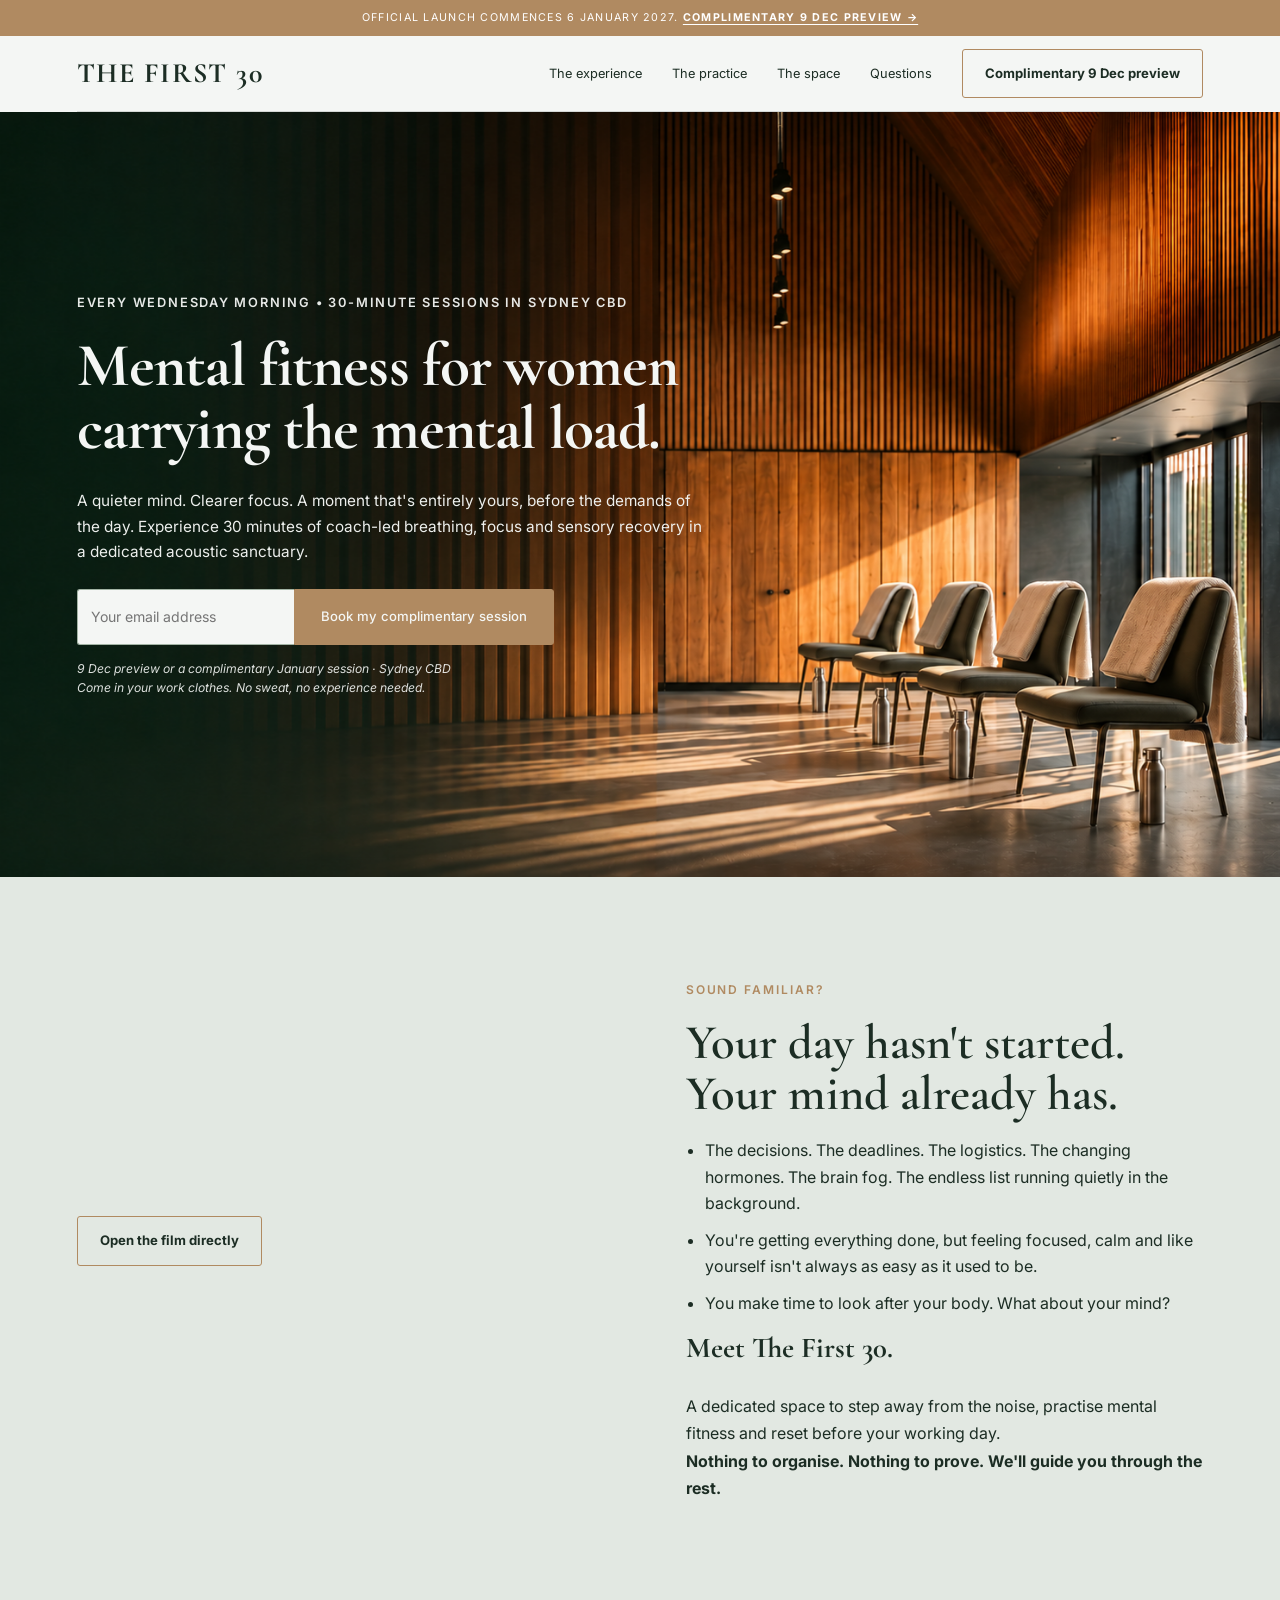
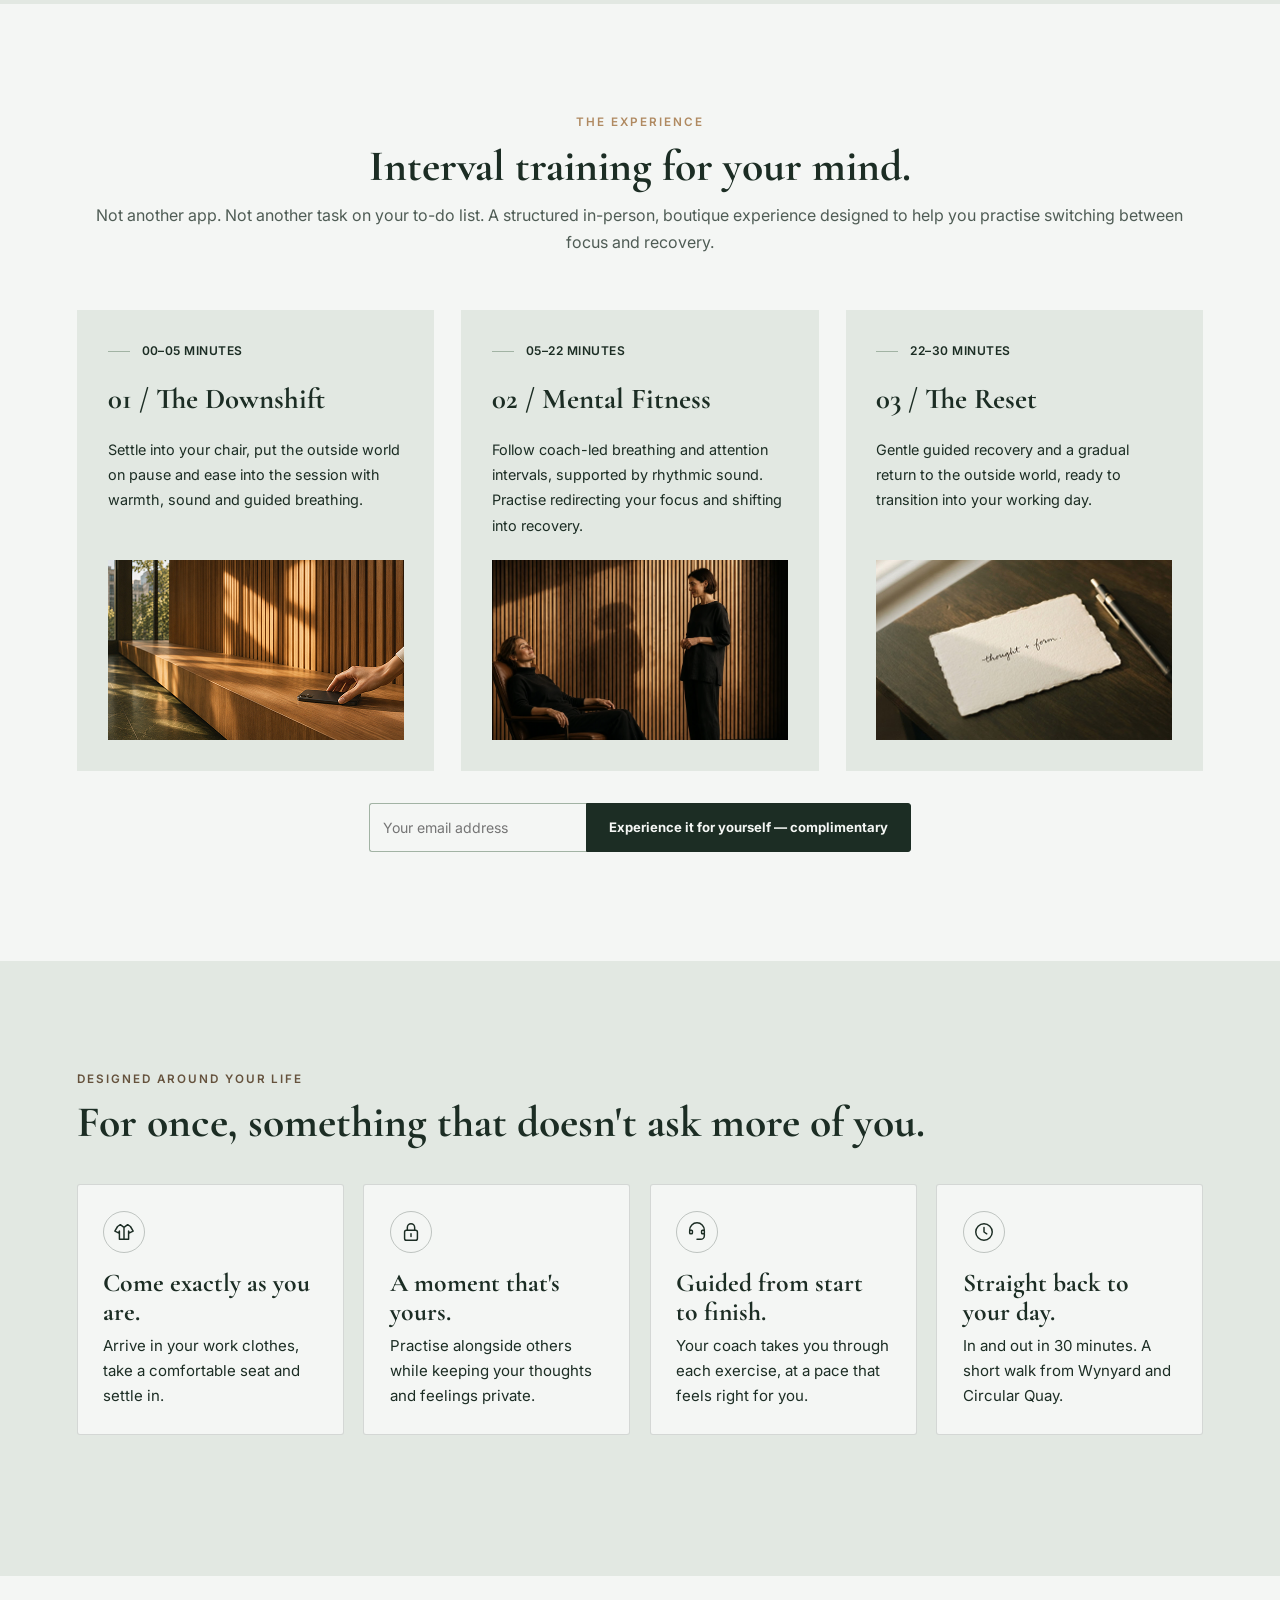
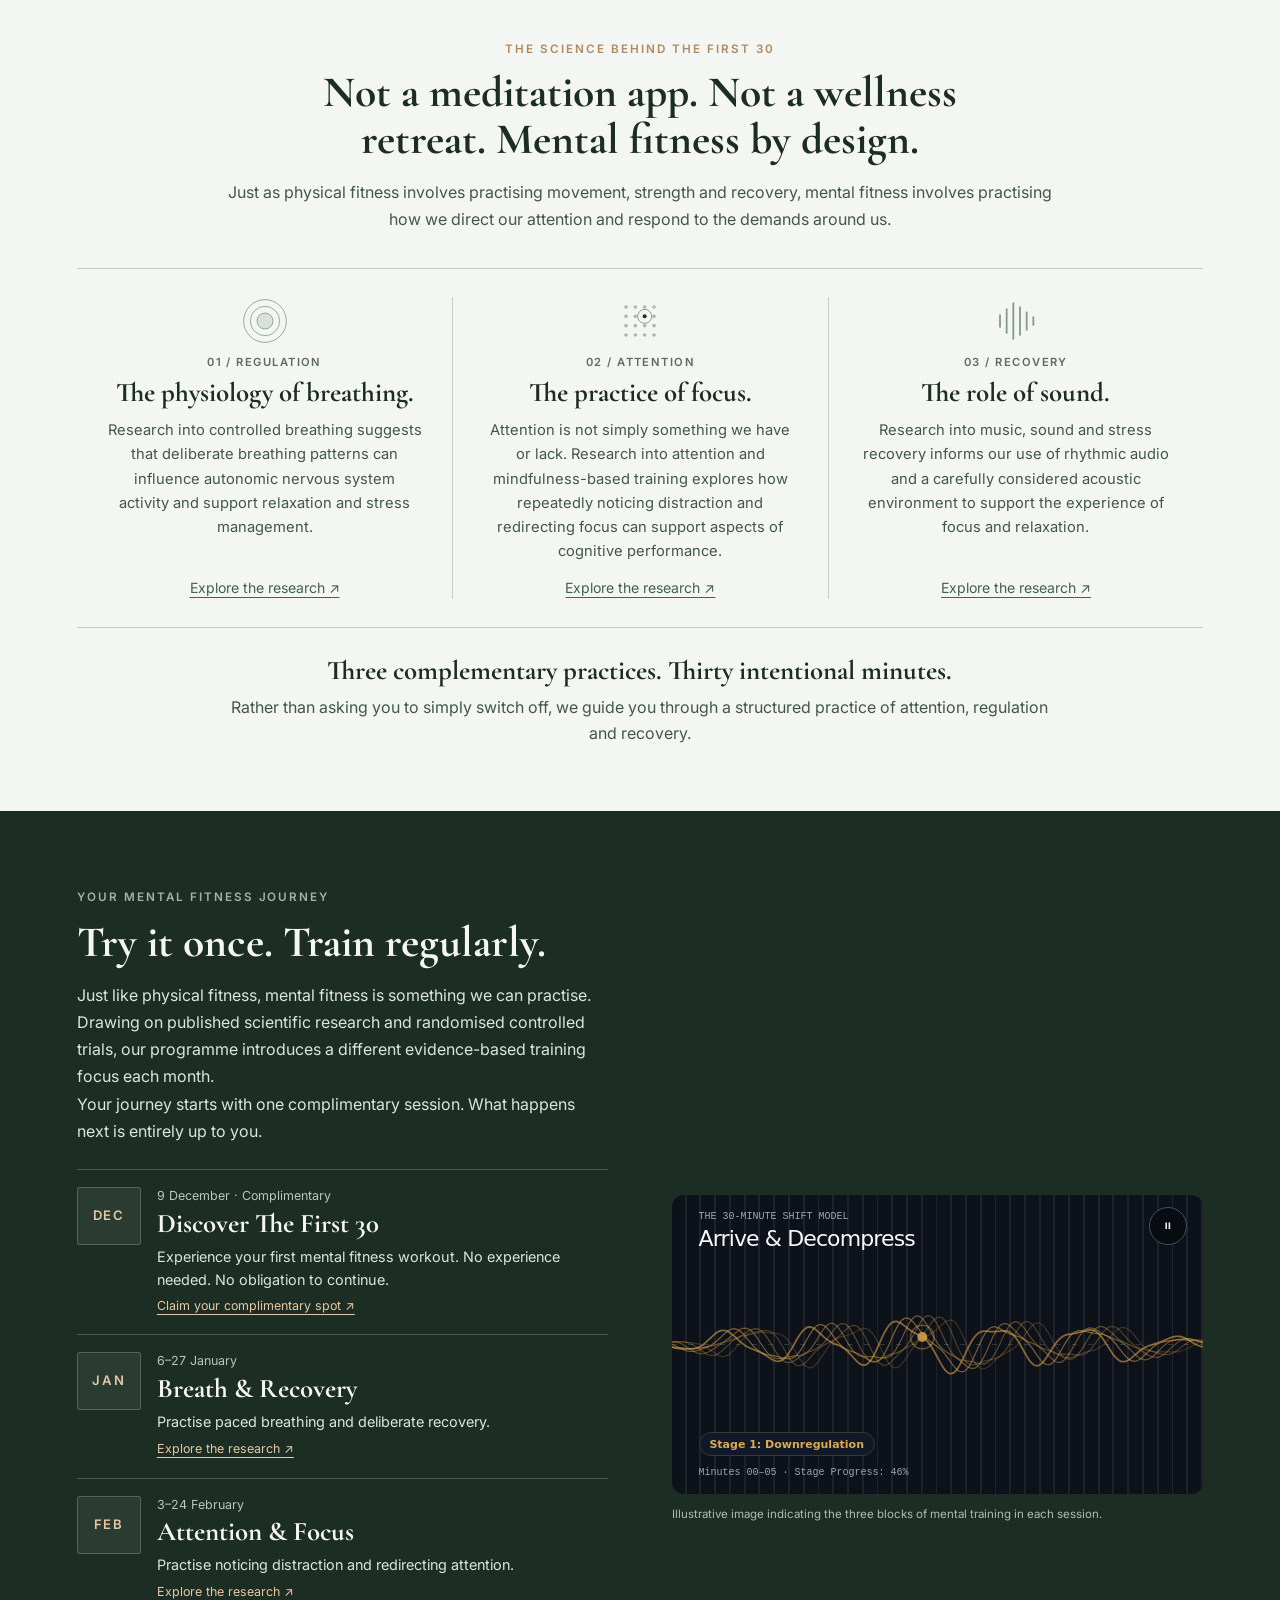
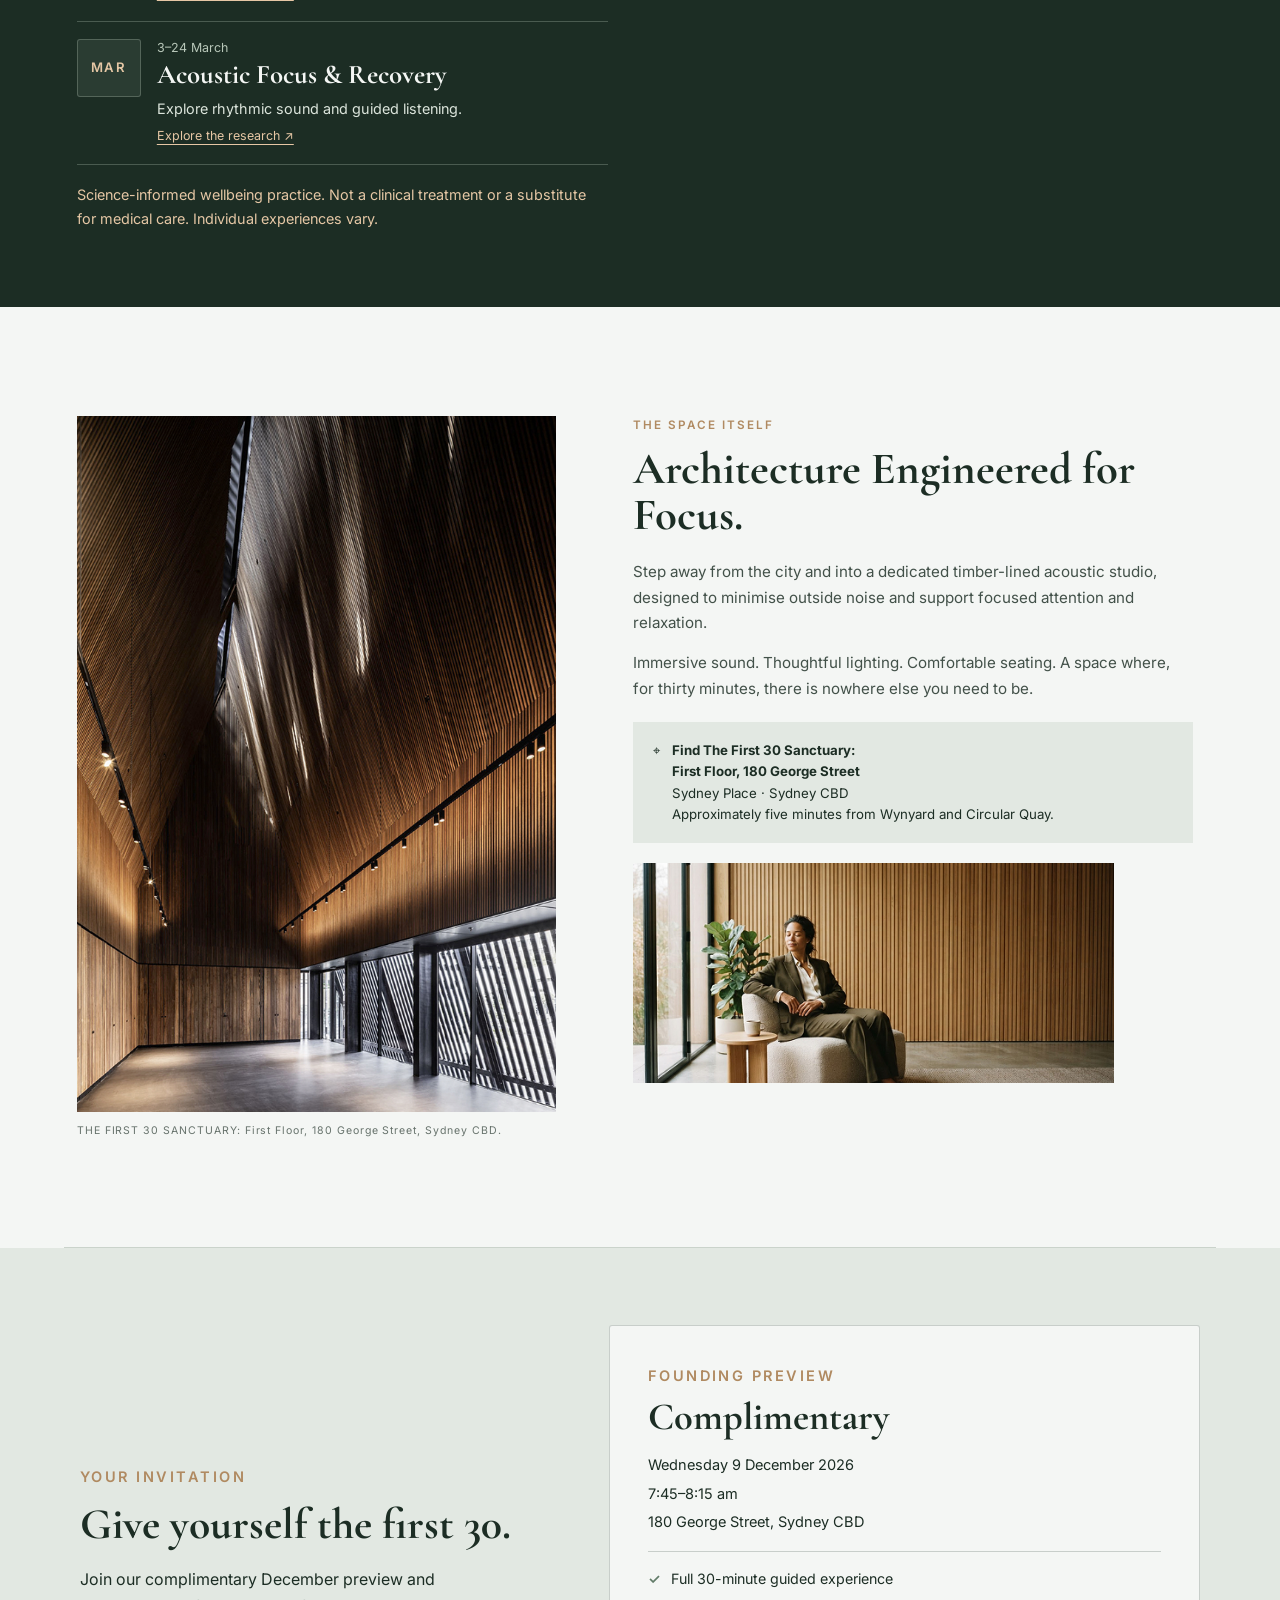
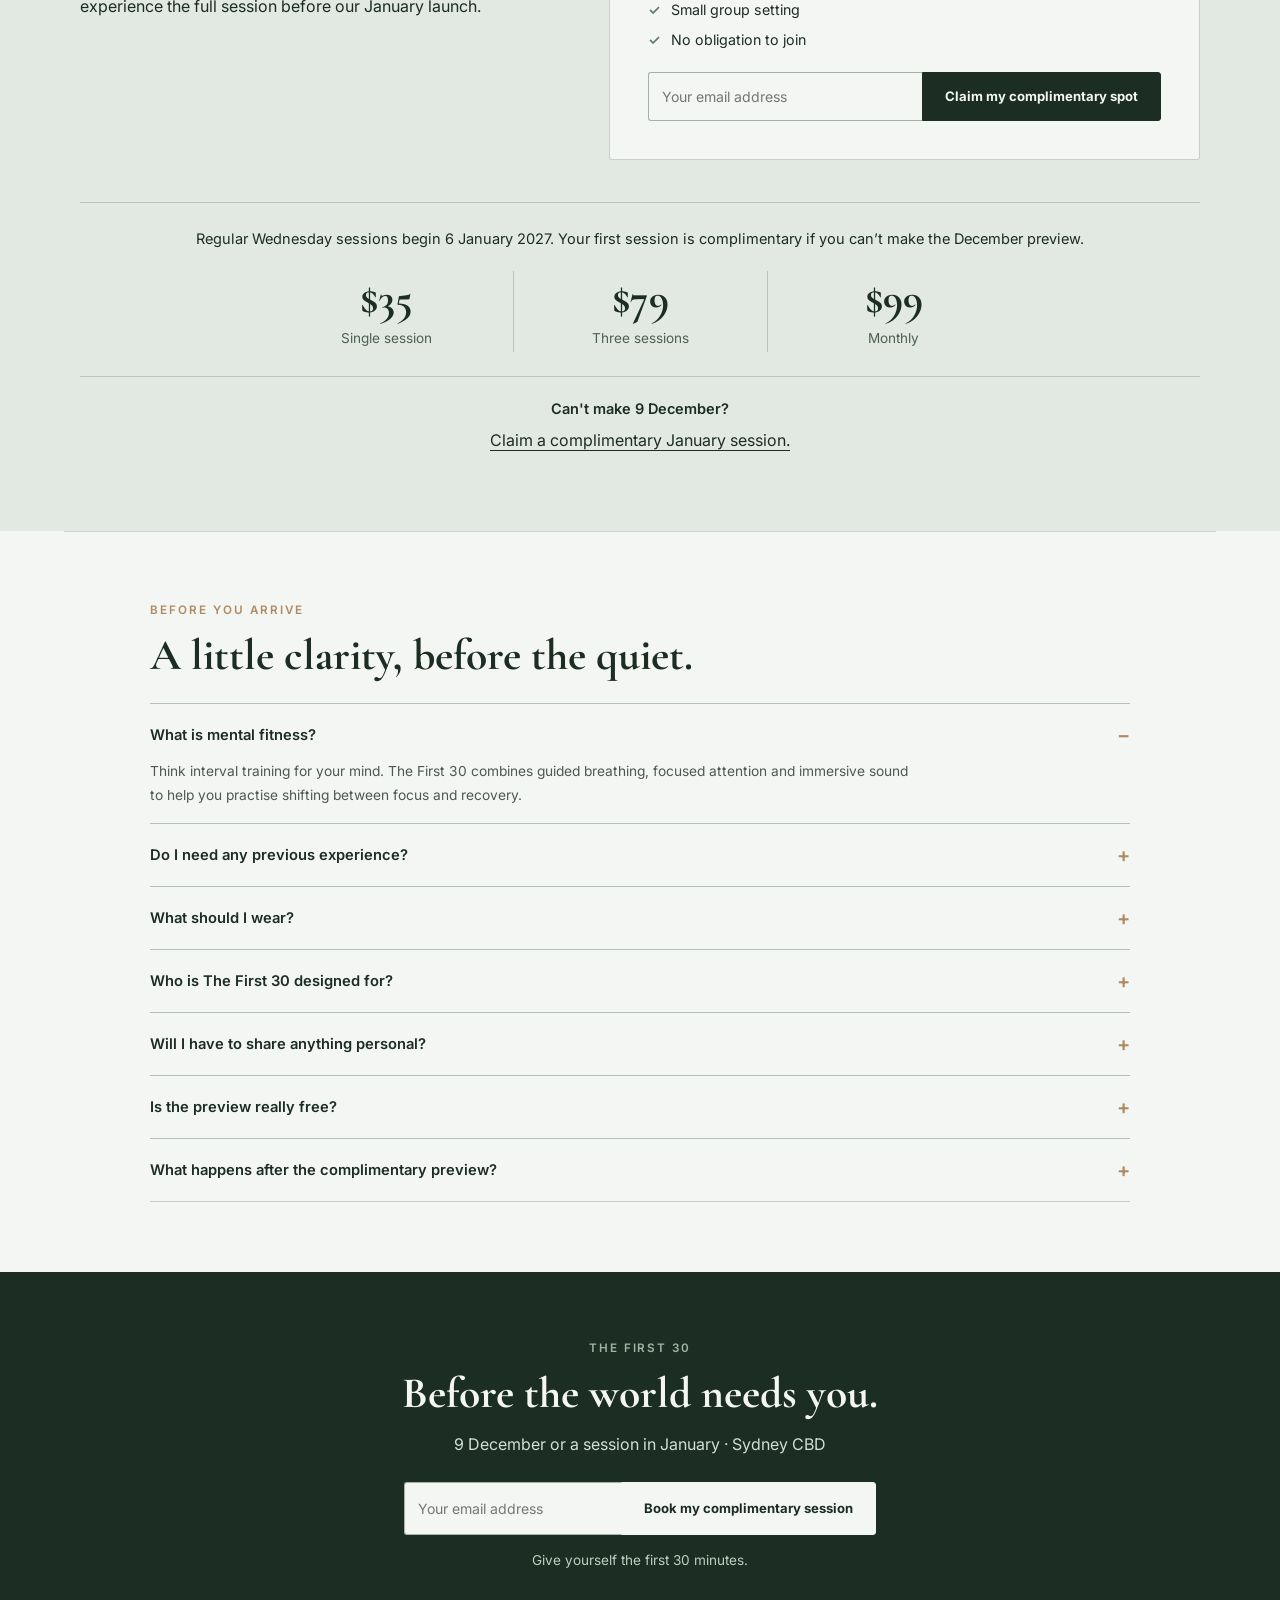
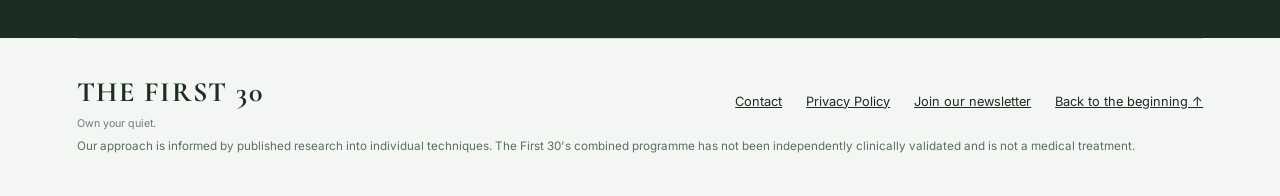
==== index.html @ bc0d4ae2 "Use welcoming affirmative copy in workday cards" ====
<!DOCTYPE html>

<html lang="en"><head><meta charset="utf-8"/><meta content="width=device-width,initial-scale=1" name="viewport"/><meta content="#1c2d24" name="theme-color"/><title>The First 30 | Mental Fitness for Women Carrying the Mental Load</title><link href="https://fonts.googleapis.com" rel="preconnect"/><link crossorigin="" href="https://fonts.gstatic.com" rel="preconnect"/><link href="https://fonts.googleapis.com/css2?family=Cormorant+Garamond:wght@500;600;700&amp;family=Inter:wght@400;500;600;700&amp;display=swap" rel="stylesheet"/><link rel="stylesheet" href="styles.css?v=complimentary-pass"/><meta name="description" content="A 30-minute, coach-led mental fitness session for women carrying the mental load. Get a complimentary spot at the Wednesday 9 December preview in Sydney CBD."/>
<link rel="canonical" href="https://thefirst30.com.au/"/>
<meta property="og:type" content="website"/>
<meta property="og:site_name" content="The First 30"/>
<meta property="og:title" content="The First 30 | Mental Fitness for Women Carrying the Mental Load"/>
<meta property="og:description" content="A 30-minute, coach-led mental fitness session for women carrying the mental load. Get a complimentary spot at the Wednesday 9 December preview in Sydney CBD."/>
<meta property="og:url" content="https://thefirst30.com.au/"/>
<meta property="og:image" content="https://thefirst30.com.au/assets/homepage-share-1200.jpg"/>
<meta property="og:image:type" content="image/jpeg">
<meta property="og:image:width" content="1200">
<meta property="og:image:height" content="630">
<meta property="og:image:alt" content="The First 30 guided morning session space with chairs arranged for participants"/>
<meta name="twitter:card" content="summary_large_image"/>
<meta name="twitter:title" content="The First 30 | Mental Fitness for Women Carrying the Mental Load"/>
<meta name="twitter:description" content="A 30-minute, coach-led mental fitness session for women carrying the mental load. Get a complimentary spot at the Wednesday 9 December preview in Sydney CBD."/>
<meta name="twitter:image" content="https://thefirst30.com.au/assets/homepage-share-1200.jpg"/>
<link rel="icon" href="favicon.svg" type="image/svg+xml" sizes="any"/>
</head><body id="top"><div class="announcement">OFFICIAL LAUNCH COMMENCES 6 JANUARY 2027. <a class="preview-register" data-rsvp-shortcut href="/free-preview/">Complimentary 9 Dec preview →</a></div><header class="wrap"><nav aria-label="Main navigation" class="nav"><a class="brand" href="#top">THE FIRST 30</a><button aria-controls="navlinks" aria-expanded="false" class="menu-toggle" id="menu">Menu ☰</button><div class="nav-links" id="navlinks"><a href="#experience">The experience</a><a href="#toolkit">The practice</a><a href="#space">The space</a><a href="#questions">Questions</a><a class="button preview-register outline" data-rsvp-shortcut href="/free-preview/">Complimentary 9 Dec preview</a></div></nav></header><section aria-label="The First 30 introduction" class="hero"><div class="wrap hero-inner"><div class="hero-copy"><p class="eyebrow">EVERY WEDNESDAY MORNING • 30-MINUTE SESSIONS IN SYDNEY CBD</p><h1>Mental fitness for women carrying the mental load.</h1><p class="intro">A quieter mind. Clearer focus. A moment that's entirely yours, before the demands of the day. Experience 30 minutes of coach-led breathing, focus and sensory recovery in a dedicated acoustic sanctuary.</p><a class="button preview-register homepage-rsvp-fallback" href="/free-preview/">Book my complimentary session</a><form class="homepage-rsvp-start" hidden aria-label="Book your complimentary session"><input id="hero-rsvp-email" name="email" type="email" autocomplete="email" placeholder="Your email address" aria-label="Your email address" required><button class="button" type="submit">Book my complimentary session</button></form><p class="fineprint">9 Dec preview or a complimentary January session · Sydney CBD<br><em>Come in your work clothes. No sweat, no experience needed.</em></p></div></div></section>
<main><section class="methodology-section" id="methodology">
<div class="wrap methodology-copy"><div class="method-video">
<video id="intro-film" src="assets/the-first-30-own-your-quiet-women.mp4?v=6aa486e" poster="assets/own-your-clarity-poster.jpg" aria-label="The First 30 — Own Your Quiet film" controls playsinline preload="metadata"></video>
<a id="intro-film-fallback" class="button outline" href="assets/the-first-30-own-your-quiet-women.mp4?v=6aa486e" hidden>Open the film directly</a>
</div>
<div><p class="eyebrow">SOUND FAMILIAR?</p><h2>Your day hasn't started. Your mind already has.</h2>
<ul class="methodology-points">
<li>The decisions. The deadlines. The logistics. The changing hormones. The brain fog. The endless list running quietly in the background.</li>
<li>You're getting everything done, but feeling focused, calm and like yourself isn't always as easy as it used to be.</li>
<li>You make time to look after your body. What about your mind?</li>
</ul>
<h3>Meet The First 30.</h3>
<p>A dedicated space to step away from the noise, practise mental fitness and reset before your working day.</p>
<p><strong>Nothing to organise. Nothing to prove. We'll guide you through the rest.</strong></p></div>
</div></section><section class="section" id="experience"><div class="wrap"><div class="center"><p class="eyebrow">The experience</p><h2 class="section-title">Interval training for your mind.</h2><p class="section-sub">Not another app. Not another task on your to-do list. A structured in-person, boutique experience designed to help you practise switching between focus and recovery.</p></div><div class="steps"><article class="step"><div class="time">00–05 MINUTES</div><h3>01 / The Downshift</h3><p>Settle into your chair, put the outside world on pause and ease into the session with warmth, sound and guided breathing.</p><img alt="" src="assets/Arrival%20sensory%20cue.jpg"/></article><article class="step"><div class="time">05–22 MINUTES</div><h3>02 / Mental Fitness</h3><p>Follow coach-led breathing and attention intervals, supported by rhythmic sound. Practise redirecting your focus and shifting into recovery.</p><img alt="A facilitator faces a seated woman in the timber-lined studio" src="assets/first-30-guided-session.webp"/></article><article class="step"><div class="time">22–30 MINUTES</div><h3>03 / The Reset</h3><p>Gentle guided recovery and a gradual return to the outside world, ready to transition into your working day.</p><img alt="" src="assets/Ritual%20sensory%20cue.jpg"/></article></div><div class="center" style="margin-top:32px"><a class="button preview-register homepage-rsvp-fallback" href="/free-preview/">Experience it for yourself — complimentary</a><form class="homepage-rsvp-start" hidden aria-label="Book your complimentary session"><input name="email" type="email" autocomplete="email" placeholder="Your email address" aria-label="Your email address" required><button class="button" type="submit">Experience it for yourself — complimentary</button></form></div></div></section>

<section class="section workday-section" aria-labelledby="workday-title"><div class="wrap">
<p class="eyebrow">DESIGNED AROUND YOUR LIFE</p>
<h2 class="section-title" id="workday-title">For once, something that doesn't ask more of you.</h2>
<div class="workday-grid">
<div class="workday-card"><span class="workday-icon" aria-hidden="true"><svg viewBox="0 0 24 24" fill="none" stroke="currentColor" stroke-width="1.6" stroke-linecap="round" stroke-linejoin="round" focusable="false"><path d="m8 4 4 3 4-3 3 2 3 5-4 2-1-2v9H7v-9l-1 2-4-2 3-5zM12 7v13"/></svg></span><h3>Come exactly as you are.</h3><p>Arrive in your work clothes, take a comfortable seat and settle in.</p></div>
<div class="workday-card"><span class="workday-icon" aria-hidden="true"><svg viewBox="0 0 24 24" fill="none" stroke="currentColor" stroke-width="1.6" stroke-linecap="round" stroke-linejoin="round" focusable="false"><path d="M8 10V7a4 4 0 0 1 8 0v3"/><rect x="5" y="10" width="14" height="11" rx="2"/><path d="M12 14v3"/></svg></span><h3>A moment that's yours.</h3><p>Practise alongside others while keeping your thoughts and feelings private.</p></div>
<div class="workday-card"><span class="workday-icon" aria-hidden="true"><svg viewBox="0 0 24 24" fill="none" stroke="currentColor" stroke-width="1.6" stroke-linecap="round" stroke-linejoin="round" focusable="false"><rect x="4" y="10" width="3" height="4" rx="1"/><rect x="17" y="10" width="3" height="4" rx="1"/><path d="M4 10a8 8 0 0 1 16 0M20 14v2a4 4 0 0 1-4 4h-4"/></svg></span><h3>Guided from start to finish.</h3><p>Your coach takes you through each exercise, at a pace that feels right for you.</p></div>
<div class="workday-card"><span class="workday-icon" aria-hidden="true"><svg viewBox="0 0 24 24" fill="none" stroke="currentColor" stroke-width="1.6" stroke-linecap="round" stroke-linejoin="round" focusable="false"><circle cx="12" cy="12" r="9"/><path d="M12 7v5l3 2"/></svg></span><h3>Straight back to your day.</h3><p>In and out in 30 minutes. A short walk from Wynyard and Circular Quay.</p></div>
</div>
</div></section>
<section class="section science-section" id="science" aria-labelledby="science-title"><div class="wrap">
<p class="eyebrow">THE SCIENCE BEHIND THE FIRST 30</p>
<h2 class="section-title" id="science-title">Not a meditation app. Not a wellness retreat. Mental fitness by design.</h2>
<div class="science-intro">
<p>Just as physical fitness involves practising movement, strength and recovery, mental fitness involves practising how we direct our attention and respond to the demands around us.</p>

</div>
<div class="science-practices">
<article class="science-practice"><span class="science-mark" aria-hidden="true"><svg viewBox="0 0 72 72" fill="none" xmlns="http://www.w3.org/2000/svg" focusable="false"><circle cx="36" cy="36" r="32" stroke="currentColor" stroke-width="1.2"/><circle cx="36" cy="36" r="22" stroke="currentColor" stroke-width="1.2"/><circle cx="36" cy="36" r="12" fill="#d9e2d8" stroke="currentColor" stroke-width="1.2"/></svg></span><div><p class="science-label">01 / REGULATION</p><h3>The physiology of breathing.</h3><p>Research into controlled breathing suggests that deliberate breathing patterns can influence autonomic nervous system activity and support relaxation and stress management.</p><button class="source-link" data-source="1" type="button" aria-haspopup="dialog" aria-label="Explore the research: The physiology of breathing.">Explore the research ↗</button></div></article>
<article class="science-practice"><span class="science-mark" aria-hidden="true"><svg viewBox="0 0 72 72" fill="none" xmlns="http://www.w3.org/2000/svg" focusable="false"><circle cx="15" cy="15" r="2.7" fill="currentColor" opacity=".65"/><circle cx="29" cy="15" r="2.7" fill="currentColor" opacity=".65"/><circle cx="43" cy="15" r="2.7" fill="currentColor" opacity=".65"/><circle cx="57" cy="15" r="2.7" fill="currentColor" opacity=".65"/><circle cx="15" cy="29" r="2.7" fill="currentColor" opacity=".65"/><circle cx="29" cy="29" r="2.7" fill="currentColor" opacity=".65"/><circle cx="43" cy="29" r="2.7" fill="currentColor" opacity=".65"/><circle cx="57" cy="29" r="2.7" fill="currentColor" opacity=".65"/><circle cx="15" cy="43" r="2.7" fill="currentColor" opacity=".65"/><circle cx="29" cy="43" r="2.7" fill="currentColor" opacity=".65"/><circle cx="43" cy="43" r="2.7" fill="currentColor" opacity=".65"/><circle cx="57" cy="43" r="2.7" fill="currentColor" opacity=".65"/><circle cx="15" cy="57" r="2.7" fill="currentColor" opacity=".65"/><circle cx="29" cy="57" r="2.7" fill="currentColor" opacity=".65"/><circle cx="43" cy="57" r="2.7" fill="currentColor" opacity=".65"/><circle cx="57" cy="57" r="2.7" fill="currentColor" opacity=".65"/><circle cx="43" cy="29" r="10.5" fill="#f4f6f4" stroke="currentColor" stroke-width="1.4"/><circle cx="43" cy="29" r="3" fill="#1c2d24"/></svg></span><div><p class="science-label">02 / ATTENTION</p><h3>The practice of focus.</h3><p>Attention is not simply something we have or lack. Research into attention and mindfulness-based training explores how repeatedly noticing distraction and redirecting focus can support aspects of cognitive performance.</p><button class="source-link" data-source="2" type="button" aria-haspopup="dialog" aria-label="Explore the research: The practice of focus.">Explore the research ↗</button></div></article>
<article class="science-practice"><span class="science-mark" aria-hidden="true"><svg viewBox="0 0 72 72" fill="none" xmlns="http://www.w3.org/2000/svg" focusable="false"><path d="M12 27v18M22 18v36M32 9v54M42 15v42M52 23v26M62 30v12" stroke="currentColor" stroke-width="2.6" stroke-linecap="round"/></svg></span><div><p class="science-label">03 / RECOVERY</p><h3>The role of sound.</h3><p>Research into music, sound and stress recovery informs our use of rhythmic audio and a carefully considered acoustic environment to support the experience of focus and relaxation.</p><button class="source-link" data-source="3" type="button" aria-haspopup="dialog" aria-label="Explore the research: The role of sound.">Explore the research ↗</button></div></article>
</div>
<div class="science-conclusion">
<h3>Three complementary practices. Thirty intentional minutes.</h3>
<p>Rather than asking you to simply switch off, we guide you through a structured practice of attention, regulation and recovery.</p>

</div></div></section>
<section class="section dark training-program-section" id="toolkit" aria-labelledby="training-program-title">
<div class="wrap training-program-grid">
<div class="training-program-copy">
<p class="eyebrow">YOUR MENTAL FITNESS JOURNEY</p>
<h2 id="training-program-title">Try it once. Train regularly.</h2>
<p class="training-program-intro">Just like physical fitness, mental fitness is something we can practise.</p>
<p class="training-program-intro">Drawing on published scientific research and randomised controlled trials, our programme introduces a different evidence-based training focus each month.</p>
<p class="training-program-intro">Your journey starts with one complimentary session. What happens next is entirely up to you.</p>
</div>
<div class="training-program-visual"><div class="toolkit-image"><iframe allow="autoplay" class="science-interactive" loading="lazy" src="assets/shift-model-interactive.html" title="The 30-minute shift model — animated three-stage interval-training visual"></iframe></div><p class="caption">Illustrative image indicating the three blocks of mental training in each session.</p></div>
<div class="training-program-list">
<article class="program-month"><div class="program-month-badge" aria-hidden="true">DEC</div><div><p class="program-month-date">9 December · Complimentary</p><h3>Discover The First 30</h3><p class="program-month-description">Experience your first mental fitness workout. No experience needed. No obligation to continue.</p><a class="source-link" href="#book">Claim your complimentary spot ↗</a></div></article>
<article class="program-month"><div class="program-month-badge" aria-hidden="true">JAN</div><div><p class="program-month-date">6–27 January</p><h3>Breath &amp; Recovery</h3><p class="program-month-description">Practise paced breathing and deliberate recovery.</p><button class="source-link" data-source="1" type="button" aria-haspopup="dialog">Explore the research ↗</button></div></article>
<article class="program-month"><div class="program-month-badge" aria-hidden="true">FEB</div><div><p class="program-month-date">3–24 February</p><h3>Attention &amp; Focus</h3><p class="program-month-description">Practise noticing distraction and redirecting attention.</p><button class="source-link" data-source="2" type="button" aria-haspopup="dialog">Explore the research ↗</button></div></article>
<article class="program-month"><div class="program-month-badge" aria-hidden="true">MAR</div><div><p class="program-month-date">3–24 March</p><h3>Acoustic Focus &amp; Recovery</h3><p class="program-month-description">Explore rhythmic sound and guided listening.</p><button class="source-link" data-source="3" type="button" aria-haspopup="dialog">Explore the research ↗</button></div></article>
</div>
<p class="training-program-footer">Science-informed wellbeing practice. Not a clinical treatment or a substitute for medical care. Individual experiences vary.</p>
</div></section>
<section class="section" id="space"><div class="wrap space-grid"><div class="space-main"><img alt="" src="assets/Concept%20photograph%20copy.jpg"/><div class="caption">THE FIRST 30 SANCTUARY: First Floor, 180 George Street, Sydney CBD.</div></div><div class="space-copy"><p class="eyebrow">The space itself</p><h2>Architecture Engineered for Focus.</h2><p>Step away from the city and into a dedicated timber-lined acoustic studio, designed to minimise outside noise and support focused attention and relaxation.</p><p>Immersive sound. Thoughtful lighting. Comfortable seating. A space where, for thirty minutes, there is nowhere else you need to be.</p><div class="address"><span aria-hidden="true">⌖</span><div><strong>Find The First 30 Sanctuary:</strong><br/><strong>First Floor, 180 George Street</strong><br/>Sydney Place · Sydney CBD<br/>Approximately five minutes from Wynyard and Circular Quay.</div></div><img alt="Person resting in a timber-lined lounge" class="space-secondary" src="assets/Concept photograph.jpg"/></div></div></section><section class="section booking invitation-section" id="book" aria-labelledby="invitation-title">
<div class="wrap invitation-wrap">
<div class="invitation-grid">
<div class="invitation-intro"><p class="eyebrow">YOUR INVITATION</p><h2 id="invitation-title">Give yourself the first 30.</h2><p>Join our complimentary December preview and experience the full session before our January launch.</p></div>
<article class="invitation-card" id="preview-booking" aria-labelledby="preview-title"><p class="eyebrow">FOUNDING PREVIEW</p><h3 id="preview-title">Complimentary</h3>
<div class="invitation-details"><p>Wednesday 9 December 2026</p><p>7:45–8:15 am</p><p>180 George Street, Sydney CBD</p></div>
<ul class="invitation-inclusions"><li>Full 30-minute guided experience</li><li>Small group setting</li><li>No obligation to join</li></ul>
<a class="button preview-register homepage-rsvp-fallback" href="/free-preview/">Claim my complimentary spot</a><form class="homepage-rsvp-start" hidden aria-label="Book your complimentary session"><input name="email" type="email" autocomplete="email" placeholder="Your email address" aria-label="Your email address" required><button class="button" type="submit">Claim my complimentary spot</button></form>
</article></div>
<div class="invitation-pricing" id="pricing"><p>Regular Wednesday sessions begin 6 January 2027. Your first session is complimentary if you can’t make the December preview.</p><div class="invitation-prices">
<div class="invitation-price"><strong>$35</strong><span>Single session</span></div>
<div class="invitation-price"><strong>$79</strong><span>Three sessions</span></div>
<div class="invitation-price"><strong>$99</strong><span>Monthly</span></div>
</div></div>
<div class="invitation-priority"><p>Can't make 9 December?</p><a data-rsvp-priority href="mailto:hello@thefirst30.com.au?subject=Complimentary%20January%20pass">Claim a complimentary January session.</a></div>
</div></section>
<section class="section" id="questions" aria-labelledby="faq-title">
<div class="wrap"><div class="faq"><p class="eyebrow">BEFORE YOU ARRIVE</p><h2 id="faq-title">A little clarity, before the quiet.</h2>
<details open><summary>What is mental fitness?</summary><p>Think interval training for your mind. The First 30 combines guided breathing, focused attention and immersive sound to help you practise shifting between focus and recovery.</p></details>
<details><summary>Do I need any previous experience?</summary><p>Not at all. Every part of the session is coach-led. You don't need to know how to meditate, control your thoughts or be good at switching off. Busy minds are welcome.</p></details>
<details><summary>What should I wear?</summary><p>Come in your usual work clothes. There is no strenuous physical activity, no sweat and no need to change or shower afterwards.</p></details>
<details><summary>Who is The First 30 designed for?</summary><p>Women navigating demanding careers, family responsibilities, midlife, changing hormones and the mental load of everyday life. You don't need to be experiencing menopause to attend.</p></details>
<details><summary>Will I have to share anything personal?</summary><p>No. This is mental fitness, not group therapy. There is no pressure to talk about your feelings or share personal experiences.</p></details>
<details><summary>Is the preview really free?</summary><p>Yes. Our founding preview is entirely complimentary. You'll experience the full 30-minute session with no payment required and no obligation to continue.</p></details>
<details><summary>What happens after the complimentary preview?</summary><p>Regular Wednesday morning sessions begin on 6 January 2027. There is no obligation to book further sessions.</p></details>
</div></div></section>
<section class="section dark final-cta-band" id="final-cta" aria-labelledby="final-cta-title">
<div class="wrap final-cta-band-inner"><p class="eyebrow">THE FIRST 30</p><h2 id="final-cta-title">Before the world needs you.</h2><p class="final-cta-band-subcopy">9 December or a session in January · Sydney CBD</p><a class="button light preview-register homepage-rsvp-fallback" href="/free-preview/">Book my complimentary session</a><form class="homepage-rsvp-start" hidden aria-label="Book your complimentary session"><input name="email" type="email" autocomplete="email" placeholder="Your email address" aria-label="Your email address" required><button class="button light" type="submit">Book my complimentary session</button></form><p class="final-cta-band-note">Give yourself the first 30 minutes.</p></div>
</section>
</main><div class="wrap"><footer><div><a class="brand" href="#top">THE FIRST 30</a><small>Own your quiet.</small></div><nav aria-label="Footer" style="display:flex;flex-wrap:wrap;gap:8px 24px"><a href="/contact/">Contact</a><a href="/privacy/">Privacy Policy</a><a data-rsvp-newsletter href="mailto:hello@thefirst30.com.au?subject=Newsletter%20signup">Join our newsletter</a><a href="#top">Back to the beginning ↑</a></nav><p class="footer-research-disclaimer">Our approach is informed by published research into individual techniques. The First 30's combined programme has not been independently clinically validated and is not a medical treatment.</p></footer></div><script src="script-1.js?v=media"></script>
<dialog aria-labelledby="research-title" class="research-dialog" id="research-dialog">
<button aria-label="Close research source" class="research-close" type="button">Close ×</button>
<p class="eyebrow" id="research-kicker"></p>
<h3 id="research-title"></h3>
<div class="research-credit" id="research-credit"></div>
<p id="research-summary"></p>
<div class="research-context" id="research-context"></div>
</dialog>
<script src="script-2.js"></script>
<dialog id="homepage-rsvp" aria-labelledby="homepage-rsvp-title">
<button type="button" class="rsvp-close" data-rsvp-close>Close ×</button>
<p class="eyebrow">THE FIRST 30</p>
<h2 id="homepage-rsvp-title">Make the first 30 yours.</h2>
<p id="homepage-rsvp-description">Choose when you would like to experience The First 30.</p>
<form>
<fieldset class="rsvp-session-choices"><legend>Choose your complimentary session</legend><label class="rsvp-session-option"><input type="radio" name="session" value="attend" checked><span><strong>Wednesday 9 December</strong><small>7:45–8:15 am · Founding preview</small></span></label><label class="rsvp-session-option"><input type="radio" name="session" value="january"><span><strong>A session in January</strong><small>Choose a Wednesday when bookings open</small></span></label></fieldset>
<label class="rsvp-field">Full name *<input name="name" autocomplete="name" required></label>
<label class="rsvp-field">Email *<input name="email" type="email" autocomplete="email" required></label>
<label class="rsvp-field"><span class="rsvp-phone-label">Phone number *</span><input name="phone" type="tel" autocomplete="tel" required></label>
<p class="rsvp-phone-help">For your 9 December door code and reminder.</p>
<label class="rsvp-opt-in"><input name="updates" type="checkbox"> <span>Send me occasional First 30 updates and free passes. I can opt out anytime.</span></label>
<p class="rsvp-priority-consent" hidden>By joining, you're signing up for occasional First 30 updates and free passes. You can opt out anytime.</p>
<p role="alert"></p>
<a class="rsvp-email-fallback" href="mailto:hello@thefirst30.com.au" hidden>Contact us by email</a>
<button type="submit" class="button">Lock in my spot</button>
<p class="rsvp-privacy">See our <a href="/privacy/" target="_blank" rel="noopener">privacy policy</a>.</p>
</form>
<div class="rsvp-success" hidden><h3 tabindex="-1"></h3><p class="rsvp-success-text"></p><div class="rsvp-share"><p>And you have a plus one. Invite someone to join you.</p><button type="button" class="button rsvp-copy">Copy invitation message</button><p class="rsvp-share-status" role="status"></p></div></div>
</dialog>
<script src="/homepage-rsvp.js?v=4" defer></script>
</body></html>
---- styles.css ----
:root{--ink:#1c2d24;--sage:#e2e8e2;--paper:#f4f6f4;--gold:#b08a61;--muted:#a2b3a4}*{box-sizing:border-box}html{scroll-behavior:smooth}body{margin:0;background:var(--paper);color:var(--ink);font:16px/1.65 Inter,Arial,sans-serif}h1,h2,h3,p{margin-top:0}h1,h2,h3,.brand{font-family:'Cormorant Garamond',Georgia,serif}h1{font-size:clamp(3.15rem,4.5vw,5rem);line-height:1.02;letter-spacing:-.035em}h2{font-size:clamp(2.4rem,3.4vw,3.7rem);line-height:1.08}h3{font-size:clamp(1.8rem,2.1vw,2.3rem);line-height:1.12}p{margin-bottom:0}a{color:inherit}button{font:inherit;cursor:pointer}.wrap{width:min(1370px,calc(100% - 9vw));margin:auto}.eyebrow{font-size:.73rem;letter-spacing:.17em;font-weight:600;text-transform:uppercase;color:var(--gold)}.button{display:inline-flex;align-items:center;justify-content:center;background:var(--ink);color:var(--paper);border:1px solid var(--ink);border-radius:3px;padding:13px 22px;font-size:.82rem;font-weight:700;text-decoration:none;transition:transform .2s,background .2s}.button:hover{transform:translateY(-2px);background:#304739}.button.outline{background:transparent;color:var(--ink);border-color:var(--gold)}.button.light{background:var(--paper);color:var(--ink);border-color:var(--paper)}.announcement{background:var(--gold);color:white;text-align:center;padding:9px 20px;font-size:.67rem;letter-spacing:.12em;text-transform:uppercase}.announcement a{font-weight:700;text-decoration:underline;text-underline-offset:3px}.nav{height:100px;border-bottom:1px solid #1c2d2426;display:flex;justify-content:space-between;align-items:center;gap:20px}.brand{font-size:1.75rem;font-weight:700;letter-spacing:.04em;text-decoration:none;white-space:nowrap}.nav-links{display:flex;gap:30px;align-items:center;font-size:.8rem}.nav-links>a:not(.button){text-decoration:none}.nav-links>a:hover{text-decoration:underline}.menu-toggle{display:none;border:1px solid #b9c5b9;background:transparent;padding:7px 12px}.hero{padding:58px 0 72px;display:grid;grid-template-columns:1fr .95fr;gap:8%;align-items:center}.hero .eyebrow{color:var(--muted);margin-bottom:25px}.hero h1{margin-bottom:26px}.hero .intro{font-size:1.07rem;line-height:1.7;max-width:600px;opacity:.82;margin-bottom:28px}.hero .fineprint{max-width:480px;opacity:.6;font-size:.73rem;font-style:italic;margin-top:15px}.hero-photo img{width:100%;aspect-ratio:504/585;object-fit:cover;display:block}.photo-note{font-size:.68rem;opacity:.6;line-height:1.55;margin-top:12px}.section{padding:90px 0}.center{text-align:center}.section-title{max-width:850px;margin:10px auto 13px}.section-sub{opacity:.76}.steps{display:grid;grid-template-columns:repeat(3,minmax(0,1fr));gap:20px;margin-top:45px}.step{background:var(--sage);padding:28px;display:flex;flex-direction:column;gap:19px}.step .time{font-size:.75rem;font-weight:600;letter-spacing:.04em}.step .time:before{content:'';display:inline-block;width:22px;height:1px;background:var(--muted);vertical-align:middle;margin-right:12px}.step h3{margin:0}.step p{font-size:.9rem;line-height:1.75;flex:1}.step img{width:100%;height:180px;object-fit:cover}.dark{background:var(--ink);color:var(--paper)}.dark .eyebrow{color:var(--muted)}.toolkit-intro{display:grid;grid-template-columns:1fr 1fr;gap:8%;align-items:center;margin:22px 0 44px}.toolkit-intro h2{max-width:600px}.toolkit-intro p{max-width:580px;opacity:.78}.toolkit-image{border:1px solid var(--gold);padding:7px}.toolkit-image img{width:100%;display:block;aspect-ratio:632/236;object-fit:cover}.caption{font-size:.66rem;letter-spacing:.09em;opacity:.65;margin-top:10px}.phases{display:grid;gap:12px}.phase{border:1px solid var(--gold);border-radius:100px;padding:18px 28px;display:grid;grid-template-columns:32% 1fr;gap:25px;align-items:center;font-size:.84rem}.phase>div+div{border-left:1px solid #a2b3a46a;padding-left:26px;opacity:.82}.phase.featured{background:var(--gold);border-color:var(--gold)}.phase small{display:block;opacity:.75}.space-grid{display:grid;grid-template-columns:1.04fr 1fr;gap:6%;align-items:start}.space-main img{width:100%;display:block;aspect-ratio:648/941;object-fit:cover}.space-copy{padding-top:15px}.space-copy h2{margin:15px 0 22px}.space-copy>p:not(.eyebrow){opacity:.82}.address{background:var(--sage);padding:22px;margin:24px 0;display:flex;gap:12px;font-size:.87rem}.space-secondary{width:100%;display:block;aspect-ratio:560/256;object-fit:cover}.booking{background:var(--sage)}.booking-grid{display:grid;grid-template-columns:.92fr 1.08fr;gap:7%;align-items:start}.booking h2{margin:15px 0 22px}.booking p{font-size:.91rem}.access{background:var(--paper);padding:22px;margin-top:30px;font-size:.82rem}.access strong{display:block;margin-bottom:8px}.schedule{background:#fff;padding:28px;border-radius:10px}.session{display:grid;grid-template-columns:1fr auto;gap:15px;align-items:center;padding:15px 0;border-bottom:1px solid #b3c0b5}.session:last-child{border:0}.session strong{font-size:1rem}.session small{display:block;color:var(--gold);font-size:.7rem}.session .button{padding:11px 16px;font-size:.72rem}.pricing{padding-top:80px}.price-grid{display:grid;grid-template-columns:repeat(3,1fr);gap:20px}.price-card{border:1px solid #8b9c8e;background:#fff;padding:30px;display:flex;flex-direction:column;gap:14px;position:relative;min-height:360px}.price-card .eyebrow{font-size:.65rem}.price-card h3{margin:0}.price{font-size:2rem;font-weight:700;line-height:1.2}.price-card ul{padding-left:17px;font-size:.78rem;line-height:1.9;flex:1}.price-card .button{width:100%}.price-card.featured{border:2px solid var(--gold)}.ribbon{position:absolute;top:-12px;left:24px;background:var(--gold);color:white;padding:4px 12px;font-size:.61rem;letter-spacing:.09em}.preview-callout{border:1px solid var(--ink);background:var(--sage);padding:30px;margin-top:28px}.preview-callout h3{margin-bottom:8px}.preview-callout p{max-width:750px;margin:12px 0 20px}.faq-layout{display:grid;grid-template-columns:1fr 440px;gap:8%;align-items:start}.faq-layout h2{margin:15px 0 30px}.faq details{border-top:1px solid #b2c0b5;padding:20px 0}.faq details:last-child{border-bottom:1px solid #b2c0b5}.faq summary{font-size:.92rem;font-weight:600;cursor:pointer;list-style:none;display:flex;justify-content:space-between;gap:20px}.faq summary:after{content:'+';color:var(--gold);font-size:1.25rem}.faq details[open] summary:after{content:'−'}.faq details p{font-size:.86rem;opacity:.78;margin-top:14px}.final-cta{background:var(--ink);color:var(--paper);padding:36px;border-top:2px solid var(--gold)}.final-cta h2{margin:14px 0 25px}.final-cta>p:not(.eyebrow){font-size:.82rem;line-height:1.8;margin-bottom:22px}.final-cta .fineprint{opacity:.6;font-size:.7rem;font-style:italic;margin-top:16px}footer{border-top:1px solid #1c2d2426;padding:30px 0 40px;display:flex;justify-content:space-between;align-items:center;font-size:.8rem}footer small{display:block;opacity:.6}.prototype-note{background:#fff5e9;border:1px solid #dfc8aa;padding:13px 20px;font-size:.75rem;color:#4e3c29}.prototype-note strong{font-weight:700}dialog{border:0;border-radius:10px;max-width:min(470px,calc(100% - 32px));padding:32px;color:var(--ink);box-shadow:0 15px 70px #0003}dialog::backdrop{background:#12241caa}dialog h2{font-size:2rem}dialog p{font-size:.9rem;margin-bottom:20px}.dialog-actions{display:flex;gap:12px;flex-wrap:wrap}dialog .outline{background:white}section[id]{scroll-margin-top:20px}
@media(max-width:1000px){.wrap{width:min(100% - 44px,900px)}.nav-links{gap:16px}.hero{gap:5%}.hero h1{font-size:3.3rem}.steps{gap:12px}.step{padding:20px}.faq-layout{grid-template-columns:1fr 340px;gap:5%}.phase{grid-template-columns:35% 1fr}.space-grid{gap:4%}}
@media(max-width:720px){.announcement{font-size:.58rem}.nav{height:76px}.menu-toggle{display:block}.nav-links{display:none;position:absolute;top:115px;left:0;right:0;background:var(--paper);z-index:20;flex-direction:column;align-items:stretch;padding:25px;box-shadow:0 12px 25px #0002}.nav-links.open{display:flex}.hero,.toolkit-intro,.space-grid,.booking-grid,.faq-layout{grid-template-columns:1fr}.hero{padding:36px 0 60px;gap:32px}.hero h1{font-size:clamp(3rem,12vw,4.5rem)}.hero-photo img{max-height:520px}.section{padding:65px 0}.steps,.price-grid{grid-template-columns:1fr}.step img{height:220px}.toolkit-intro{gap:26px}.phase{grid-template-columns:1fr;border-radius:18px;gap:8px}.phase>div+div{border-left:0;border-top:1px solid #a2b3a46a;padding:10px 0 0}.space-main img{max-height:600px}.space-copy{padding:20px 0}.booking-grid{gap:30px}.price-card{min-height:auto}.faq-layout{gap:40px}.session{grid-template-columns:1fr auto}.session .button{padding:10px}.final-cta{padding:28px}footer{gap:15px}.brand{font-size:1.5rem}}
@media(prefers-reduced-motion:reduce){html{scroll-behavior:auto}.button{transition:none}}

/* v3: fluid editorial layout, first-screen hero, and generous whitespace */
:root { --page-gutter: clamp(22px, 5.2vw, 104px); }
.wrap { width: min(1440px, calc(100% - 2 * var(--page-gutter))); }
.nav { height: clamp(66px, 9vh, 88px); }
.hero {
  min-height: min(760px, calc(100svh - 130px));
  padding: clamp(22px, 3.5vh, 46px) 0;
  grid-template-columns: minmax(0, 1.06fr) minmax(0, .94fr);
  gap: clamp(30px, 5.2vw, 96px);
  align-items: center;
}
.hero > * { min-width: 0; }
.hero h1 { font-size: clamp(3rem, 4.2vw, 4.9rem); line-height: 1.02; margin-bottom: clamp(14px, 2.2vh, 24px); }
.hero .eyebrow { margin-bottom: clamp(12px, 2vh, 22px); }
.hero .intro { font-size: clamp(.9rem, 1.04vw, 1.07rem); line-height: 1.6; margin-bottom: clamp(16px, 2.4vh, 26px); }
.hero-photo img { width: 100%; height: min(60svh, 570px); aspect-ratio: auto; object-fit: cover; object-position: center; }
.hero .photo-note { font-size: .64rem; line-height: 1.4; margin-top: 8px; }
.hero .fineprint { margin-top: 10px; line-height: 1.45; }
.section { padding: clamp(88px, 9vw, 148px) 0; }
.steps { gap: clamp(18px, 2.1vw, 32px); margin-top: 55px; }
.step { padding: clamp(24px, 2.4vw, 40px); gap: 22px; }
.toolkit-intro { gap: 10%; margin: 32px 0 58px; }
.space-grid { gap: 8%; }
.booking-grid { gap: 9%; }
.price-grid { gap: clamp(18px, 2vw, 30px); }
.faq-layout { gap: 10%; }
.prototype-note { max-width: 100%; margin: 0; padding: 15px var(--page-gutter); }
@media (min-width: 721px) and (max-height: 800px) {
  .hero { min-height: calc(100svh - 115px); padding: 16px 0; }
  .hero h1 { font-size: clamp(2.65rem, 3.7vw, 4.2rem); }
  .hero-photo img { height: min(54svh, 440px); }
  .hero .intro { font-size: .91rem; }
  .hero .photo-note { max-height: 42px; overflow: hidden; }
}
@media (max-width: 1100px) {
  .hero { gap: 4vw; }
  .hero h1 { font-size: clamp(2.8rem, 4.6vw, 4rem); }
  .nav-links { gap: 16px; }
  .space-grid { gap: 5%; }
  .faq-layout { grid-template-columns: minmax(0, 1fr) minmax(280px, 36%); gap: 5%; }
}
@media (max-width: 720px) {
  .wrap { width: calc(100% - 40px); }
  .nav { height: 70px; }
  .nav-links { top: 100%; }
  header { position: relative; }
  .hero { min-height: auto; grid-template-columns: 1fr; padding: 42px 0 72px; gap: 34px; }
  .hero h1 { font-size: clamp(3.15rem, 11.4vw, 4.6rem); }
  .hero .intro { font-size: 1rem; }
  .hero-photo img { height: auto; aspect-ratio: 4 / 3; max-height: 430px; }
  .section { padding: 84px 0; }
  .steps, .price-grid, .toolkit-intro, .space-grid, .booking-grid, .faq-layout { grid-template-columns: 1fr; }
  .steps { gap: 22px; }
  .step { padding: 28px; }
  .toolkit-intro { gap: 30px; }
  .phase { grid-template-columns: 1fr; border-radius: 18px; }
  .phase > div + div { border-left: 0; border-top: 1px solid #a2b3a46a; padding: 12px 0 0; }
  .space-main img { max-height: 590px; }
  .booking-grid { gap: 34px; }
  .faq-layout { gap: 48px; }
  .final-cta { padding: 30px; }
  .price-card { min-height: auto; }
}
@media (max-width: 420px) {
  .wrap { width: calc(100% - 32px); }
  .hero { padding-top: 32px; }
  .hero h1 { font-size: clamp(2.85rem, 12.3vw, 3.6rem); }
  .hero .button { width: 100%; }
  .session { grid-template-columns: 1fr; }
  .session .button { width: 100%; }
  .schedule { padding: 20px; }
  .section { padding: 70px 0; }
  .phase { padding: 20px; }
  footer { align-items: flex-start; flex-direction: column; }
}


/* v4: Figma-aligned colours and typography; cinematic editorial hero */
:root { --ink:#1c2d24; --paper:#f4f6f4; --sage:#e2e8e2; --gold:#b08a61; --muted:#a2b3a4; --page-gutter:clamp(22px,5.5vw,108px); }
body { background:var(--paper); color:var(--ink); font-family:Inter,Arial,sans-serif; font-weight:400; }
h1,h2,h3,.brand { font-family:'Cormorant Garamond',Georgia,serif; font-weight:700; letter-spacing:0; }
.brand { letter-spacing:.055em; }
.wrap { width:min(1320px,calc(100% - 2 * var(--page-gutter))); margin-inline:auto; }
.nav { height:clamp(74px,8.5vh,100px); }
.announcement { background:var(--gold); }
.section { padding-block:clamp(90px,8.5vw,144px); }
.step,.booking,.preview-callout,.address { background:var(--sage); }
.dark,.final-cta { background:var(--ink); color:var(--paper); }
.hero { display:block; width:100%; min-height:clamp(610px,calc(100svh - 135px),850px); margin:0; padding:0; position:relative; isolation:isolate; background:var(--ink) url('assets/hero-architectural-wide.jpg') center center / cover no-repeat; color:var(--paper); }
.hero-inner { min-height:inherit; display:flex; align-items:center; padding-block:clamp(45px,6vh,90px); }
.hero-copy { max-width:min(690px,59%); position:relative; z-index:1; }
.hero .eyebrow { color:#f4f6f4; opacity:.94; margin-bottom:22px; font-size:.8rem; letter-spacing:.13em; }
.hero h1 { color:#f4f6f4; font-weight:700; font-size:clamp(3.25rem,4.8vw,5.3rem); line-height:1.02; margin:0 0 28px; letter-spacing:-.014em; text-wrap:balance; }
.hero .intro { color:#f4f6f4; opacity:.97; max-width:625px; font-size:clamp(.96rem,1.14vw,1.1rem); line-height:1.65; margin-bottom:25px; }
.hero .button { background:var(--ink); border-color:var(--ink); color:var(--paper); padding:16px 26px; }
.hero .fineprint { color:#f4f6f4; opacity:.9; font-size:.76rem; line-height:1.55; max-width:590px; margin-top:15px; }
@media(min-width:1500px){ .hero { background-size:cover; } }
@media(min-width:721px) and (max-height:780px){ .hero { min-height:calc(100svh - 115px); } .hero h1{font-size:clamp(2.9rem,4vw,4.3rem);margin-bottom:16px}.hero .intro{font-size:.95rem;margin-bottom:16px}.hero .eyebrow{margin-bottom:14px} }
@media(max-width:1100px){ .hero-copy{max-width:65%}.hero h1{font-size:clamp(3rem,5.3vw,4.4rem)} }
@media(max-width:720px){
  .wrap{width:calc(100% - 40px)}
  .hero{min-height:0; background-position:67% top; background-size:auto 100%; }
  .hero::before{content:'';position:absolute;inset:0;background:linear-gradient(90deg,rgba(17,35,25,.90),rgba(17,35,25,.70));z-index:0}
  .hero-inner{min-height:610px;padding-block:60px;align-items:center}
  .hero-copy{max-width:100%}
  .hero h1{font-size:clamp(3.2rem,10.4vw,4.4rem)}
  .hero .intro{font-size:1rem}
  .section{padding-block:80px}
  .nav-links{top:100%}
  header{position:relative;z-index:5;background:var(--paper)}
}
@media(max-width:420px){.wrap{width:calc(100% - 32px)}.hero-inner{min-height:680px;padding-block:50px}.hero h1{font-size:clamp(2.9rem,11.5vw,3.5rem)}.hero .button{width:100%}.section{padding-block:70px}}


/* v5: restrained editorial grid and section boundaries */
:root { --content-max: 1220px; --page-gutter: clamp(24px, 6vw, 112px); }
.wrap { width: min(var(--content-max), calc(100% - 2 * var(--page-gutter))); margin-inline:auto; }
/* Maintain the photograph's cinematic width, but anchor all copy to the same grid. */
.hero-copy { max-width: min(650px, 56%); }
/* The programme is an editorial spread, not a full-bleed data table. */
#toolkit .wrap { max-width: 1180px; }
.toolkit-intro { grid-template-columns: minmax(0,1fr) minmax(0,.94fr); gap: clamp(48px,7vw,105px); }
.toolkit-intro h2 { max-width: 540px; }
.toolkit-intro p { max-width: 495px; }
.phases { max-width: 1140px; margin-inline:auto; gap: 13px; }
.phase { grid-template-columns: 35% minmax(0,1fr); padding: 19px 26px; gap: 20px; }
.phase>div+div { padding-left: 24px; }
/* The preview and paid plans are separate chapters with distinct paper colours. */
.booking { background: #e2e8e2; }
.pricing-section { background: #f4f6f4; border-top: 1px solid #d3dcd3; }
.pricing { padding-top:0; }
.pricing-kicker { margin-bottom: 34px; }
.price-grid { gap: clamp(18px,2.3vw,30px); }
.price-card { background:#fff; }
/* Preserve the entire height of the architectural photograph. Give the copy a
   shorter reading measure and allow it to remain visible while the image scrolls. */
#space .wrap { max-width: 1160px; }
.space-grid { grid-template-columns: minmax(0,.84fr) minmax(0,1fr); gap: clamp(44px,6vw,94px); align-items:start; }
.space-main img { width:100%; height:auto; max-height:none; aspect-ratio:auto; object-fit:contain; }
.space-copy { position:sticky; top:28px; padding-top:0; max-width:560px; }
.space-copy h2 { font-size:clamp(2.5rem,3.5vw,3.8rem); line-height:1.02; margin:12px 0 20px; }
.space-copy>p:not(.eyebrow) { font-size:.95rem; line-height:1.7; }
.address { padding:18px 20px; margin:20px 0; font-size:.83rem; line-height:1.6; }
.space-secondary { width:100%; height:auto; aspect-ratio:auto; max-height:220px; object-fit:contain; object-position:left center; }
@media (min-width:1450px) { .wrap { width:min(var(--content-max),calc(100% - 160px)); } }
@media (max-width:1050px) {
  .wrap { width:calc(100% - 64px); }
  .toolkit-intro { gap:40px; }
  .space-grid { gap:38px; }
  .space-copy h2 { font-size:clamp(2.3rem,4vw,3.1rem); }
}
@media (max-width:720px) {
  .wrap { width:calc(100% - 40px); }
  .toolkit-intro,.space-grid { grid-template-columns:1fr; }
  .space-copy { position:static; max-width:none; }
  .space-main { max-width:550px; margin-inline:auto; }
  .space-main img { max-height:none; }
  .space-grid { gap:36px; }
  .space-secondary { max-height:none; }
  .phase { grid-template-columns:1fr; }
  .pricing-kicker { margin-bottom:26px; }
  .hero-copy { max-width:100%; }
}
@media (max-width:420px) { .wrap { width:calc(100% - 32px); } }

 .research-credit, #research-credit{white-space:pre-line}


.methodology-section{background:#f4f6f4;color:#1c2d24}
.method-video{position:relative;background:#182820;overflow:hidden}
.method-video video{display:block;width:100%;max-height:76svh;min-height:330px;object-fit:contain;background:#182820}
.methodology-copy{display:grid;grid-template-columns:minmax(0,1fr) minmax(0,1fr);gap:clamp(40px,8vw,140px);padding-top:clamp(78px,8vw,130px);padding-bottom:clamp(85px,9vw,150px)}
.methodology-copy h2{font-family:'Cormorant Garamond',Georgia,serif;font-size:clamp(3rem,4.7vw,5.2rem);line-height:1.04;font-weight:600;margin:18px 0}
.methodology-copy p{line-height:1.75}
.methodology-copy .eyebrow{font-size:12px;letter-spacing:.16em}
.work-ready{background:#f4f6f4;padding:24px 28px;margin-top:30px}
.work-ready p{margin:10px 0 0}
.source-link{font:inherit;color:#e6c7a5;background:transparent;border:0;text-decoration:underline;text-underline-offset:4px;cursor:pointer;padding:3px 5px}
.source-link:hover,.source-link:focus-visible{color:white}
.research-dialog{width:min(520px,calc(100% - 30px));max-height:calc(100svh - 40px);overflow:auto;border:1px solid #b08a61;border-radius:12px;background:#f4f6f4;color:#1c2d24;padding:26px 28px;box-shadow:0 25px 80px #0004}
.research-dialog::backdrop{background:#0b1a14a8}
.research-dialog .research-close{background:transparent;border:0;color:#1c2d24;font:500 13px Inter,Arial,sans-serif;cursor:pointer;padding:0 0 16px}
.research-dialog h3{font-family:'Cormorant Garamond',Georgia,serif;font-size:36px;line-height:1.1;margin:8px 0 20px}
.research-dialog .research-credit{font-size:13px;font-weight:600;line-height:1.6;margin-bottom:20px}
.research-dialog p{line-height:1.65}
.research-context{background:#e2e8e2;padding:16px 18px;font-size:13px;line-height:1.65;margin-top:22px}
#toolkit .toolkit-image img{object-fit:contain;height:auto;width:100%}
@media(max-width:720px){.methodology-copy{grid-template-columns:1fr;gap:18px}.method-video video{min-height:220px;max-height:55svh}.methodology-copy h2{font-size:clamp(2.8rem,10vw,4rem)}}


/* V7: Figma-aligned layout refinements */
.hero .button{background:#b08a61!important;border-color:#b08a61!important;color:#f4f6f4!important;font-weight:500}
.methodology-section{background:#e2e8e2!important}
.methodology-copy{display:grid;grid-template-columns:minmax(0,1.02fr) minmax(0,.98fr);align-items:center;gap:clamp(40px,5.5vw,88px);padding-block:clamp(85px,8vw,130px)}
.methodology-copy .method-video{align-self:stretch;display:flex;align-items:center;background:transparent;min-width:0}
.methodology-copy .method-video [hidden]{display:none}
.methodology-copy .method-video video{width:100%;height:auto;max-height:none;min-height:0;aspect-ratio:16/10;object-fit:contain;background:#1c2d24}
.methodology-copy>div:last-child{min-width:0}
.methodology-copy h2{font-size:clamp(2.9rem,3.8vw,4.6rem)}
.methodology-copy p{line-height:1.7}
#toolkit .toolkit-image img{width:100%;height:auto;display:block;object-fit:contain}
#book .booking-grid{align-items:start}
#book .schedule{background:transparent;padding:0;box-shadow:none;border:0}
#book .preview-time{background:#f4f6f4;border-radius:9px;padding:24px;display:flex;align-items:center;justify-content:space-between;gap:20px}
#book .preview-time strong{font-size:1.25rem}
#book .preview-time small{display:block;color:#b08a61}
#book .preview-time .button{white-space:nowrap}
#book .preview-note{font-size:.85rem;line-height:1.5;margin:14px 0 20px}
#book .booking-photo{width:100%;height:auto;display:block;max-height:460px;object-fit:contain;object-position:center}
#book .booking-grid>div:first-child p:not(.eyebrow){max-width:54ch}
#questions .faq details:last-child{border-bottom:1px solid #c6d0c6}
@media(max-width:900px){
 .methodology-copy{grid-template-columns:1fr;gap:36px}
 .methodology-copy .method-video{order:0}
 .methodology-copy>div:last-child{order:1}
}
@media(max-width:720px){
 .hero{background-position:right center!important;background-size:auto 100%!important;min-height:0}
 .hero::before{background:linear-gradient(180deg,rgba(16,32,23,.83) 0%,rgba(16,32,23,.79) 49%,rgba(16,32,23,.23) 100%)!important}
 .hero-inner{min-height:740px;align-items:flex-start!important;padding-top:42px!important;padding-bottom:160px!important}
 .hero-copy{max-width:100%}
 .hero h1{font-size:clamp(2.65rem,10vw,3.8rem)}
 .hero .intro{font-size:.92rem}
 .hero .fineprint{font-size:.72rem}
 #book .preview-time{flex-direction:column;align-items:stretch}
 #book .preview-time .button{width:100%;text-align:center}
}
@media(max-width:420px){
 .hero-inner{min-height:790px;padding-top:36px!important;padding-bottom:165px!important}
 .hero h1{font-size:clamp(2.65rem,10.5vw,3.2rem)}
}


.registration-modal{width:min(640px,calc(100vw - 28px));max-width:640px;max-height:min(92svh,940px);padding:0;overflow:auto;background:#f4f6f4;color:#1c2d24;border:1px solid #b08a61;border-radius:12px;box-shadow:0 28px 100px #0a1b13a6}
.registration-modal::backdrop{background:rgba(12,29,20,.76);backdrop-filter:blur(5px)}
.registration-header{display:flex;justify-content:space-between;align-items:flex-start;gap:16px;padding:28px 30px 15px;background:#e2e8e2}
.registration-header h2{font-family:'Cormorant Garamond',Georgia,serif;font-size:clamp(2.4rem,5vw,3.35rem);line-height:1.04;font-weight:600;margin:7px 0 12px;color:#1c2d24}
.registration-header p{font-size:14px;line-height:1.55;margin:0}
.registration-header .registration-eyebrow{font-size:11px;letter-spacing:.15em;font-weight:700;color:#9c7652}
.registration-close{font-size:29px;line-height:1;border:1px solid #1c2d2450;border-radius:50%;width:38px;height:38px;flex:none;background:transparent;color:#1c2d24;cursor:pointer}
.registration-close:hover,.registration-close:focus-visible{background:#1c2d24;color:white}
.registration-modal iframe{display:block;width:100%;height:min(570px,66svh);min-height:390px;border:0;background:#f4f6f4}
.registration-note{font-size:12px;line-height:1.55;color:#54655b;margin:0;padding:12px 30px 22px}
@media(max-width:600px){.registration-modal{width:calc(100vw - 14px);max-height:96svh;border-radius:8px}.registration-header{padding:19px 18px 12px}.registration-modal iframe{height:65svh;min-height:350px}.registration-note{padding:10px 18px 18px}}


/* V9: Figma copy and transformation, restrained pricing */
.transformation-section{background:#f4f6f4;color:#1c2d24}
.transformation-section .center{margin-bottom:48px}
.transformation-section em{font-style:italic;font-weight:inherit}
.transform-head{display:grid;grid-template-columns:1fr 1fr;gap:clamp(55px,7vw,130px);padding:0 0 16px;border-bottom:1px solid #a2b3a4;color:#1c2d24;font-family:'Cormorant Garamond',Georgia,serif;font-size:clamp(1.65rem,2.5vw,2.5rem);font-weight:600}
.transform-head>div:last-child{padding-left:24px}
.transform-row{display:grid;grid-template-columns:minmax(0,1fr) 42px minmax(0,1fr);gap:clamp(16px,3vw,45px);align-items:center;padding:24px 8px;border-bottom:1px solid #c8d3ca}
.transform-row p{margin:0;max-width:49ch;font-size:clamp(.94rem,1.13vw,1.12rem);line-height:1.6}
.transform-row p:first-child{color:#617166}.transform-row p:last-child{font-weight:500}
.transform-row span{text-align:center;font-size:27px;color:#b08a61}
.transform-disclaimer{max-width:85ch;margin:28px 0 0;color:#69796d;font-size:12px;line-height:1.65}
.pricing-section{background:#f4f6f4;color:#1c2d24;border-top:1px solid #dce3dd}
.pricing-heading{display:grid;grid-template-columns:1.3fr .7fr;gap:50px;align-items:end;margin-bottom:38px}
.pricing-heading .section-title{max-width:680px}.pricing-heading>p{max-width:38ch;line-height:1.65}
.pricing-list{border-top:1px solid #a2b3a4}
.pricing-line{display:grid;grid-template-columns:minmax(0,1fr) 170px 200px;gap:30px;align-items:center;padding:23px 0;border-bottom:1px solid #c8d3ca}
.pricing-line strong{display:block;font-family:'Cormorant Garamond',Georgia,serif;font-size:clamp(1.6rem,2.3vw,2.2rem);font-weight:600}
.pricing-line span{display:block;color:#617166;font-size:14px;margin-top:4px}
.pricing-line .price{font-family:'Cormorant Garamond',Georgia,serif;font-size:2.4rem;font-weight:600;white-space:nowrap}
.pricing-line .launch-list-interest{font:inherit;cursor:pointer;border:1px solid #b08a61;background:transparent;color:#1c2d24;padding:16px 12px;min-height:52px;font-weight:600;transition:background .2s ease,color .2s ease}
.pricing-line .launch-list-interest:hover{background:#1c2d24;color:#f4f6f4}
.pricing-line .price small{font-family:Inter,Arial,sans-serif;font-size:13px;font-weight:400}
.paid-interest{border:1px solid #b08a61;background:transparent;color:#1c2d24;padding:13px 15px;font:600 13px Inter,Arial,sans-serif;cursor:pointer}
.paid-interest:hover{background:#e2e8e2}
.pricing-footnote{color:#69796d;font-size:12px;margin-top:24px;line-height:1.5}
.registration-header{background:#1c2d24;color:#f4f6f4}
.registration-header h2,.registration-header p{color:#f4f6f4}
.registration-header .registration-eyebrow{color:#b08a61}
.registration-close{border-color:#f4f6f480;color:#f4f6f4}
.registration-note{background:#1c2d24;color:#e2e8e2}
@media(max-width:720px){.transform-head{gap:12px;font-size:1.45rem}.transform-head>div:last-child{padding-left:0}.transform-row{grid-template-columns:1fr 25px 1fr;gap:10px;padding:20px 0}.transform-row p{font-size:.85rem}.transform-row span{font-size:20px}.pricing-heading{grid-template-columns:1fr;gap:10px}.pricing-line{grid-template-columns:1fr auto;gap:12px}.pricing-line .paid-interest{grid-column:1/-1;width:100%}}


/* V10 — full copy and style reconciliation against Figma 12 Nov 2026 */
.hero .eyebrow{letter-spacing:.14em}
.methodology-lead{font-family:Inter,Arial,sans-serif;font-size:16px;font-weight:700;line-height:1.7;margin:12px 0 16px}
#toolkit .toolkit-intro .caption{font-size:12px;line-height:1.5;opacity:.78;max-width:50ch}
#book .capacity-indicator{display:block;margin-top:7px;font-weight:700;color:#9a6749}
#questions .final-cta .eyebrow{text-transform:uppercase}
#transformation h2 em,#transformation .transform-head em{font-style:italic}
#space .space-main img{height:auto;object-fit:contain;max-height:none}
@media(max-width:720px){#book .preview-time small{white-space:normal}}


/* v11: composed transformation contrast, pricing alignment, distinct registration */
#transformation.transformation-section {
 background:#263b30;
 color:#f4f6f4;
 padding-block:clamp(88px,8vw,126px);
}
#transformation .wrap {max-width:1050px}
#transformation .eyebrow {color:#c7a67f}
#transformation .section-title,
#transformation .transform-head {color:#f4f6f4}
#transformation .center {margin-bottom:clamp(38px,5vw,65px)}
#transformation .transform-head {
 display:grid;
 grid-template-columns:minmax(0,1fr) 44px minmax(0,1fr);
 gap:clamp(14px,2.4vw,30px);
 font-size:clamp(1.55rem,2.2vw,2.2rem);
 line-height:1.16;
 padding:0 0 26px;
 border-bottom:1px solid #789081;
}
#transformation .transform-head>div:last-child{padding-left:0}
#transformation .transform-row {
 grid-template-columns:minmax(0,1fr) 44px minmax(0,1fr);
 gap:clamp(14px,2.4vw,30px);
 padding:clamp(22px,2.8vw,34px) 0;
 border-color:#647d6c;
}
#transformation .transform-row p {font-size:clamp(.95rem,1.07vw,1.08rem);line-height:1.55;max-width:43ch}
#transformation .transform-row p:first-child{color:#c1cec3}
#transformation .transform-row p:last-child{color:#f4f6f4;font-weight:550}
#transformation .transform-row span{color:#c7a67f}
#transformation .transform-disclaimer{color:#b8c8bc;max-width:80ch;margin-top:30px}
#pricing .pricing-heading{display:block;margin-bottom:42px}
#pricing .pricing-heading>div {max-width:none}
#pricing .pricing-heading .section-title{max-width:none;margin-top:10px;margin-bottom:15px;text-align:left}
#pricing .pricing-heading>p{max-width:70ch;margin:0;text-align:left}
#pricing .inline-preview-link{color:#1c2d24;text-decoration:underline;text-decoration-color:#b08a61;text-underline-offset:4px;font-weight:600}
#pricing .inline-preview-link:hover{color:#9d744c}
#pricing .pricing-line:nth-child(2) span{color:#617166}
#pricing .paid-interest{white-space:nowrap}
@media(max-width:720px){
 #transformation .wrap{width:calc(100% - 40px)}
 #transformation .transform-head{grid-template-columns:1fr 1fr;gap:16px;font-size:clamp(1.2rem,5vw,1.65rem);padding-bottom:20px}
 #transformation .transform-head-spacer{display:none}
 #transformation .transform-row{display:grid;grid-template-columns:1fr;gap:8px;padding:23px 0}
 #transformation .transform-row p{max-width:none;font-size:1rem}
 #transformation .transform-row span{justify-self:start;text-align:left;line-height:1;font-size:25px}
 #transformation .transform-row p:last-child{padding-left:25px}
 #pricing .pricing-heading{margin-bottom:32px}
 #pricing .pricing-heading .section-title{font-size:clamp(2.4rem,8.5vw,3.5rem)}
}
@media(max-width:420px){
 #transformation .wrap{width:calc(100% - 32px)}
 #transformation .transform-head{font-size:1.25rem}
}


/* V12 — architectural hero and final editorial refinements */
.hero{background-image:url('assets/hero-four-chairs-water-bottles.png')!important;background-position:center center!important;background-size:cover!important}
/* Science graphic: give the actual data artwork enough room to be legible */
#toolkit .toolkit-intro{grid-template-columns:minmax(0,.82fr) minmax(0,1.18fr);gap:clamp(38px,5vw,85px);align-items:center}
#toolkit .toolkit-image{padding:5px;border-color:rgba(176,138,97,.8)}
#toolkit .toolkit-image img{width:100%;height:auto;aspect-ratio:auto;object-fit:contain}
#toolkit .toolkit-intro .caption{font-size:clamp(.67rem,.72vw,.74rem);font-weight:400!important;letter-spacing:0!important;line-height:1.55;opacity:.56;max-width:68ch;margin-top:12px;color:#d4ded5}
/* Fine editorial dividers contained to the main page grid, not edge-to-edge */
#space,#questions{position:relative}
#space::after,#questions::before{content:'';position:absolute;left:50%;transform:translateX(-50%);width:min(1250px,calc(100% - 10vw));height:1px;background:#aebcaf;opacity:.6;pointer-events:none}
#space::after{bottom:0}
#questions::before{top:0}
#pricing .pricing-heading .section-title{text-align:left}
@media(max-width:900px){#toolkit .toolkit-intro{grid-template-columns:1fr;gap:30px}#toolkit .toolkit-image{max-width:740px}#toolkit .toolkit-intro .caption{max-width:70ch}}
@media(max-width:720px){.hero{background-position:59% center!important}#space::after,#questions::before{width:calc(100% - 44px)}#toolkit .toolkit-intro .caption{font-size:.7rem}}


/* v14: transformation card, sensory cue, and interactive shift model */
#transformation .transform-card{background:#f5f7f3;color:#1c2d24;border-radius:14px;padding:clamp(24px,3.8vw,52px);box-shadow:0 15px 38px rgba(0,0,0,.12);max-width:1050px;margin:0 auto}
#transformation .transform-card .transform-head{color:#1c2d24;border-bottom-color:#c6d0c7}
#transformation .transform-card .transform-row{border-bottom-color:#cbd5cd}
#transformation .transform-card .transform-row:last-child{border-bottom:0}
#transformation .transform-card .transform-row p:first-child{color:#68766d}
#transformation .transform-card .transform-row p:last-child{color:#1c2d24}
#transformation .transform-card .transform-row span{color:#b08a61}
#transformation .transform-disclaimer{max-width:900px;margin:25px auto 0;text-align:center}
#toolkit .toolkit-image{padding:0;border:0;overflow:hidden;border-radius:12px}
#toolkit .science-interactive{display:block;width:100%;height:auto;aspect-ratio:16/9;border:0;background:#0d1119;border-radius:12px}
#experience .step img[src*="guided-reset-sensory-cue"]{object-fit:cover;object-position:center 44%}
@media(max-width:720px){#transformation .transform-card{padding:22px 20px;border-radius:11px}#transformation .transform-card .transform-head{grid-template-columns:1fr 1fr;gap:14px;font-size:clamp(1.2rem,4vw,1.55rem)}#transformation .transform-card .transform-row{display:grid;grid-template-columns:1fr;gap:7px;padding:20px 0}#transformation .transform-card .transform-row span{justify-self:start}#transformation .transform-card .transform-row p:last-child{padding-left:22px}#toolkit .science-interactive{aspect-ratio:4/3}}

.comparison-scroll{overflow-x:auto;border:1px solid #1c2d2440;border-radius:3px}
.comparison-scroll:focus-visible{outline:2px solid var(--ink);outline-offset:4px}
.morning-comparison{width:100%;min-width:670px;border-collapse:collapse;text-align:left;font-size:.92rem}
.morning-comparison th,.morning-comparison td{padding:16px;vertical-align:top;border-bottom:1px solid #1c2d2426}
.morning-comparison thead th{background:var(--ink);color:var(--paper)}
.morning-comparison tbody tr:last-child>*{border-bottom:0}
.morning-comparison tbody td:last-child{background:var(--sage);font-weight:700}
@media(max-width:600px){.morning-comparison th,.morning-comparison td{padding:12px}}

.methodology-points {padding-inline-start:1.2em}
.methodology-points li + li {margin-top:.65em}
.comparison-section > .wrap {max-width:1040px}
.comparison-section .section-title,
.workday-section .section-title {max-width:none;margin-inline:0;text-wrap:balance}
.comparison-section .section-title {margin-top:0;margin-bottom:clamp(24px,3vw,42px)}
.workday-section {background:var(--sage)}
.workday-section .eyebrow {color:#65523d}
.workday-grid {display:grid;grid-template-columns:repeat(4,minmax(0,1fr));gap:clamp(12px,1.5vw,24px);margin:clamp(24px,3vw,40px) 0 32px}
.workday-card {padding:clamp(18px,2vw,30px);background:var(--paper);border:1px solid #1c2d2426;border-radius:3px}
.workday-card h3 {font-size:clamp(1.5rem,2vw,2rem);margin:16px 0 8px}
.workday-card p {font-size:.94rem}
.workday-icon {display:grid;place-items:center;width:42px;height:42px;border:1px solid #1c2d2440;border-radius:50%}
.workday-icon svg {width:22px;height:22px}
.preview-pricing-line {grid-template-columns:minmax(0,1fr) auto;background:var(--sage);padding-inline:clamp(14px,2vw,28px)}
@media (max-width:1000px) {.workday-grid {grid-template-columns:repeat(2,minmax(0,1fr))}}
@media (max-width:600px) {
  .workday-grid {grid-template-columns:1fr}
}
@media (max-width:720px) {.preview-pricing-line {grid-template-columns:1fr}}

/* Science: three research-informed practices */
.section.science-section {padding-block:clamp(48px,5vw,80px);text-align:center}
.science-section > .wrap {max-width:1200px}
.science-section .section-title {max-width:960px;margin:10px auto 16px;text-wrap:balance}
.science-section .science-intro {max-width:84ch;margin-inline:auto}
.science-intro p + p {margin-top:8px}
.science-intro p,.science-practice p,.science-conclusion p {color:#42574a;line-height:1.65}
.science-practices {display:grid;grid-template-columns:repeat(3,minmax(0,1fr));margin:clamp(24px,3vw,36px) 0 0;padding:clamp(20px,2.4vw,28px) 0;border-block:1px solid #c5d0c5}
.science-practice {display:flex;flex-direction:column;align-items:center;min-width:0;padding:0 clamp(16px,2.4vw,32px);gap:10px}
.science-practice + .science-practice {border-left:1px solid #c5d0c5}
.science-practice > div {display:flex;flex-direction:column;align-items:center;flex:1;width:100%}
.science-mark {width:48px;height:48px;color:#819887;display:grid;place-items:center}
.science-mark svg {width:100%;height:100%;display:block}
.science-practice .science-label {font-size:.7rem;letter-spacing:.13em;font-weight:600;color:#596e60;text-transform:uppercase;line-height:1.4}
.science-practice h3 {font-size:clamp(1.65rem,2.1vw,2.05rem);margin:7px 0 10px;text-wrap:balance}
.science-practice p:not(.science-label) {max-width:42ch;font-size:.92rem;flex:1}
.science-section .source-link {color:#42614e;padding:0;margin-top:12px;text-align:center;font-size:.88rem}
.science-section .source-link:hover,.science-section .source-link:focus-visible {color:var(--ink)}
.science-section .source-link:focus-visible {outline:2px solid #42614e;outline-offset:5px}
.science-conclusion {padding:clamp(20px,2.4vw,28px) 0 0}
.science-conclusion h3 {margin:0 0 8px;font-size:clamp(1.65rem,2.1vw,2.05rem)}
.science-conclusion p {max-width:84ch;margin-inline:auto}
.science-conclusion .science-disclaimer {font-size:.76rem;color:#596e60;margin-top:14px;line-height:1.55}
@media(max-width:800px) {
  .science-practices {grid-template-columns:1fr;padding:0}
  .science-practice {padding:22px 8px;gap:8px}
  .science-practice + .science-practice {border-left:0;border-top:1px solid #c5d0c5}
  .science-practice p:not(.science-label) {max-width:60ch}
  .science-mark {width:42px;height:42px}
}

/* Q1 training programme — compact editorial layout */
#toolkit.training-program-section {padding-block:clamp(56px,6vw,96px)}
#toolkit .training-program-grid {display:grid;grid-template-columns:minmax(0,1fr) minmax(0,1fr);grid-template-areas:"intro visual" "months visual" "footer visual";gap:0 clamp(32px,5vw,72px);align-items:start}
#toolkit .training-program-copy {grid-area:intro}
#toolkit .training-program-copy .eyebrow {margin-bottom:12px}
#toolkit .training-program-copy h2 {margin:0 0 16px;text-wrap:balance}
#toolkit .training-program-intro {color:#dce5dc;line-height:1.7}
#toolkit .training-program-list {grid-area:months;margin-top:24px;border-top:1px solid #a2b3a459}
#toolkit .program-month {display:grid;grid-template-columns:64px minmax(0,1fr);gap:16px;align-items:start;padding:17px 0;border-bottom:1px solid #a2b3a459}
#toolkit .program-month-badge {display:grid;place-items:center;min-height:58px;background:#a2b3a41c;border:1px solid #a2b3a459;border-radius:3px;color:#e5c7a5;font-size:.82rem;font-weight:600;letter-spacing:.12em}
#toolkit .program-month-date {color:#b8c7b9;font-size:.78rem;line-height:1.5}
#toolkit .program-month h3 {font-size:clamp(1.5rem,2.1vw,1.95rem);margin:3px 0 6px;color:var(--paper)}
#toolkit .program-month-description {font-size:.9rem;line-height:1.6;color:#dce5dc}
#toolkit .program-month .source-link {font-size:.78rem;padding:0;margin-top:6px}
#toolkit .training-program-footer {grid-area:footer;font-size:.9rem;line-height:1.65;color:#e5c7a5;margin-top:18px}
#toolkit .training-program-visual {grid-area:visual;align-self:center;min-width:0}
#toolkit .training-program-visual .caption {font-size:.72rem;line-height:1.55;letter-spacing:0;color:#d4ded5;opacity:.8;margin-top:12px}
@media(max-width:900px) {
  #toolkit .training-program-grid {grid-template-columns:1fr;grid-template-areas:"intro" "visual" "months" "footer";gap:0}
  #toolkit .training-program-visual {margin-top:24px}
  #toolkit .training-program-list {margin-top:24px}
}
@media(max-width:480px) {
  #toolkit .program-month {grid-template-columns:54px minmax(0,1fr);gap:12px}
  #toolkit .program-month-badge {min-height:52px}
}

/* Consolidated founding preview invitation */
#space .space-copy > p:not(.eyebrow) + p {margin-top:14px}
#book.invitation-section {background:var(--sage);padding-block:clamp(58px,6vw,94px)}
#book .invitation-wrap {max-width:1120px}
#book .invitation-grid {display:grid;grid-template-columns:minmax(0,.88fr) minmax(0,1.12fr);gap:clamp(24px,5vw,72px);align-items:center}
#book .invitation-intro h2 {margin:12px 0 18px;text-wrap:balance}
#book .invitation-intro p:not(.eyebrow) {max-width:42ch;line-height:1.7;font-size:1rem}
#book .invitation-card {background:var(--paper);border:1px solid #1c2d2433;border-radius:3px;padding:clamp(22px,3vw,38px)}
#book .invitation-card h3 {margin:8px 0 14px;font-size:clamp(2.1rem,3vw,3rem)}
#book .invitation-details {font-size:.96rem;line-height:1.7}
#book .invitation-details p {margin:4px 0}
#book .invitation-inclusions {list-style:none;padding:15px 0 0;margin:16px 0 20px;border-top:1px solid #1c2d2433;display:grid;gap:7px;font-size:.89rem}
#book .invitation-inclusions li {display:flex;align-items:baseline;gap:10px}
#book .invitation-inclusions li::before {content:"✓";color:#617b68;font-weight:600}
#book .invitation-card .button {width:100%;text-align:center}
#book .invitation-pricing {border-top:1px solid #1c2d2433;margin-top:clamp(24px,4vw,42px);padding-top:24px;text-align:center}
#book .invitation-prices {display:grid;grid-template-columns:repeat(3,minmax(0,1fr));max-width:760px;margin:20px auto 0}
#book .invitation-price {display:flex;flex-direction:column;gap:3px;align-items:center;padding:3px 8px}
#book .invitation-price + .invitation-price {border-left:1px solid #1c2d2433}
#book .invitation-price strong {font-family:'Cormorant Garamond',Georgia,serif;font-size:clamp(2rem,3.5vw,2.7rem);font-weight:700;line-height:1.15}
#book .invitation-price span {font-size:.85rem;color:#4d6153}
#book .invitation-priority {margin-top:24px;padding-top:20px;text-align:center;border-top:1px solid #1c2d2433}
#book .invitation-priority p {margin-bottom:6px;font-weight:600}
#book .invitation-priority a {text-decoration:underline;text-underline-offset:4px}
#book .invitation-priority a:hover {color:#4b6653}
footer {flex-wrap:wrap}
footer .footer-research-disclaimer {flex:0 0 100%;font-size:.73rem;line-height:1.6;color:#596e60;max-width:100%;margin-top:4px}
@media(max-width:800px) {
  #book .invitation-grid {grid-template-columns:1fr;gap:24px}
  #book .invitation-intro p:not(.eyebrow) {max-width:100%}
}

/* Standalone FAQs and closing invitation */
#questions {padding-block:clamp(48px,5.5vw,84px)}
#questions > .wrap {max-width:980px}
#questions .faq h2 {margin:12px 0 24px;text-wrap:balance}
#questions .faq details {padding:16px 0}
#questions .faq summary {align-items:center;line-height:1.5}
#questions .faq summary::-webkit-details-marker {display:none}
#questions .faq details p {max-width:85ch;line-height:1.7;margin-top:10px}
#questions .faq summary:focus-visible {outline:2px solid #617b68;outline-offset:5px}
#final-cta.final-cta-band {padding-block:clamp(44px,5.2vw,76px);text-align:center}
#final-cta .final-cta-band-inner {max-width:900px}
#final-cta h2 {margin:12px 0 14px;text-wrap:balance}
#final-cta .final-cta-band-subcopy {color:#d4ded5;margin-bottom:24px}
#final-cta .button {width:min(100%,400px);padding:15px 22px}
#final-cta .button:hover,#final-cta .button:focus-visible {background:var(--sage);color:var(--ink)}
#final-cta .final-cta-band-note {font-size:.85rem;color:#c0cec2;margin-top:14px}

/* Homepage: email-first RSVP, progressively enhanced */
.homepage-rsvp-start[hidden],.homepage-rsvp-fallback[hidden],#homepage-rsvp [hidden]{display:none!important}
.homepage-rsvp-start {display:flex;align-items:stretch;gap:8px;max-width:100%;width:fit-content;margin:0}
.homepage-rsvp-start input {min-width:0;width:clamp(135px,17vw,230px);border:1px solid #a2b3a4;background:var(--paper);color:var(--ink);border-radius:3px;padding:11px 13px;font:inherit;font-size:.88rem}
.homepage-rsvp-start .button {flex:0 1 auto;min-width:0;white-space:normal;text-align:center}
.center .homepage-rsvp-start,#final-cta .homepage-rsvp-start {margin-inline:auto}
#final-cta .homepage-rsvp-start .button {width:auto;min-width:0}
#book .invitation-card .homepage-rsvp-start {width:100%}
#book .invitation-card .homepage-rsvp-start input {flex:1;width:auto}
#book .invitation-card .homepage-rsvp-start .button {width:auto;flex:0 1 auto}
#homepage-rsvp {width:min(460px,calc(100% - 28px));max-height:calc(100dvh - 28px);overflow:auto;border:1px solid var(--muted);border-radius:8px;padding:clamp(20px,4vw,32px);background:var(--paper);color:var(--ink);box-shadow:0 20px 80px #0004}
#homepage-rsvp::backdrop {background:#0b1a14a8}
#homepage-rsvp .rsvp-close {display:block;margin:0 0 12px auto;background:none;border:0;color:var(--ink);font:inherit;font-size:.85rem;padding:4px;cursor:pointer}
#homepage-rsvp h2 {font-size:clamp(2rem,5vw,2.65rem);margin:8px 0 10px}
#homepage-rsvp-description {font-size:.86rem;color:#516658;margin-bottom:20px}
#homepage-rsvp .rsvp-field {display:grid;gap:5px;margin-bottom:12px;font-size:.84rem;font-weight:500}
#homepage-rsvp .rsvp-field input {width:100%;min-width:0;border:1px solid #9dad9f;border-radius:3px;padding:10px 12px;background:white;color:var(--ink);font:inherit;font-size:16px}
#homepage-rsvp .rsvp-opt-in {display:flex;align-items:flex-start;gap:9px;font-size:.85rem;line-height:1.5;margin:16px 0}
#homepage-rsvp .rsvp-opt-in input {accent-color:var(--ink);width:18px;height:18px;flex:none;margin-top:3px}
#homepage-rsvp .rsvp-phone-help,#homepage-rsvp .rsvp-priority-consent,#homepage-rsvp .rsvp-privacy {font-size:.76rem;color:#516658;line-height:1.5;margin:8px 0}
#homepage-rsvp [role=alert] {font-size:.82rem;color:#8b2e21;margin:8px 0}
#homepage-rsvp [role=alert]:empty {display:none}
#homepage-rsvp form .button {width:100%;margin-top:8px}
#homepage-rsvp button:disabled {opacity:.6;cursor:wait}
#homepage-rsvp .rsvp-success h3 {font-size:1.75rem;margin-bottom:10px}
#homepage-rsvp .rsvp-success-text {font-size:.92rem;line-height:1.6}
#homepage-rsvp .rsvp-share {margin-top:20px;padding:14px;background:var(--sage)}
#homepage-rsvp .rsvp-share p {font-size:.84rem;margin-bottom:10px;overflow-wrap:anywhere}
#homepage-rsvp .rsvp-share-status {margin-top:8px}
@media(max-width:600px) {
 .homepage-rsvp-start {flex-direction:column;width:100%}
 .homepage-rsvp-start input,#book .invitation-card .homepage-rsvp-start input,#book .invitation-card .homepage-rsvp-start .button,#final-cta .homepage-rsvp-start .button {width:100%;flex:auto}
 .homepage-rsvp-start input {font-size:16px}
}

/* Joined booking control and complimentary session choices */
@media(min-width:601px) {
  .homepage-rsvp-start {gap:0}
  .homepage-rsvp-start input {border-radius:3px 0 0 3px;border-right:0}
  .homepage-rsvp-start .button {border-radius:0 3px 3px 0}
  .homepage-rsvp-start .button:hover {transform:none}
  .homepage-rsvp-start input:focus-visible {position:relative;z-index:1;outline-offset:-2px}
}
#homepage-rsvp .rsvp-session-choices {border:0;padding:0;margin:0 0 18px;display:grid;gap:8px;min-width:0}
#homepage-rsvp .rsvp-session-choices legend {font-weight:600;font-size:.84rem;margin-bottom:8px;padding:0}
#homepage-rsvp .rsvp-session-option {display:flex;align-items:center;gap:10px;border:1px solid #a2b3a4;border-radius:3px;padding:11px 12px;cursor:pointer;line-height:1.4}
#homepage-rsvp .rsvp-session-option:has(input:checked) {background:var(--sage);border-color:var(--ink)}
#homepage-rsvp .rsvp-session-option input {flex:none;accent-color:var(--ink);width:18px;height:18px;margin:0}
#homepage-rsvp .rsvp-session-option strong {font-size:.9rem}
#homepage-rsvp .rsvp-session-option small {display:block;font-size:.76rem;color:#516658;margin-top:3px}
#homepage-rsvp .rsvp-email-fallback {display:block;font-size:.82rem;text-decoration:underline;margin-bottom:8px}
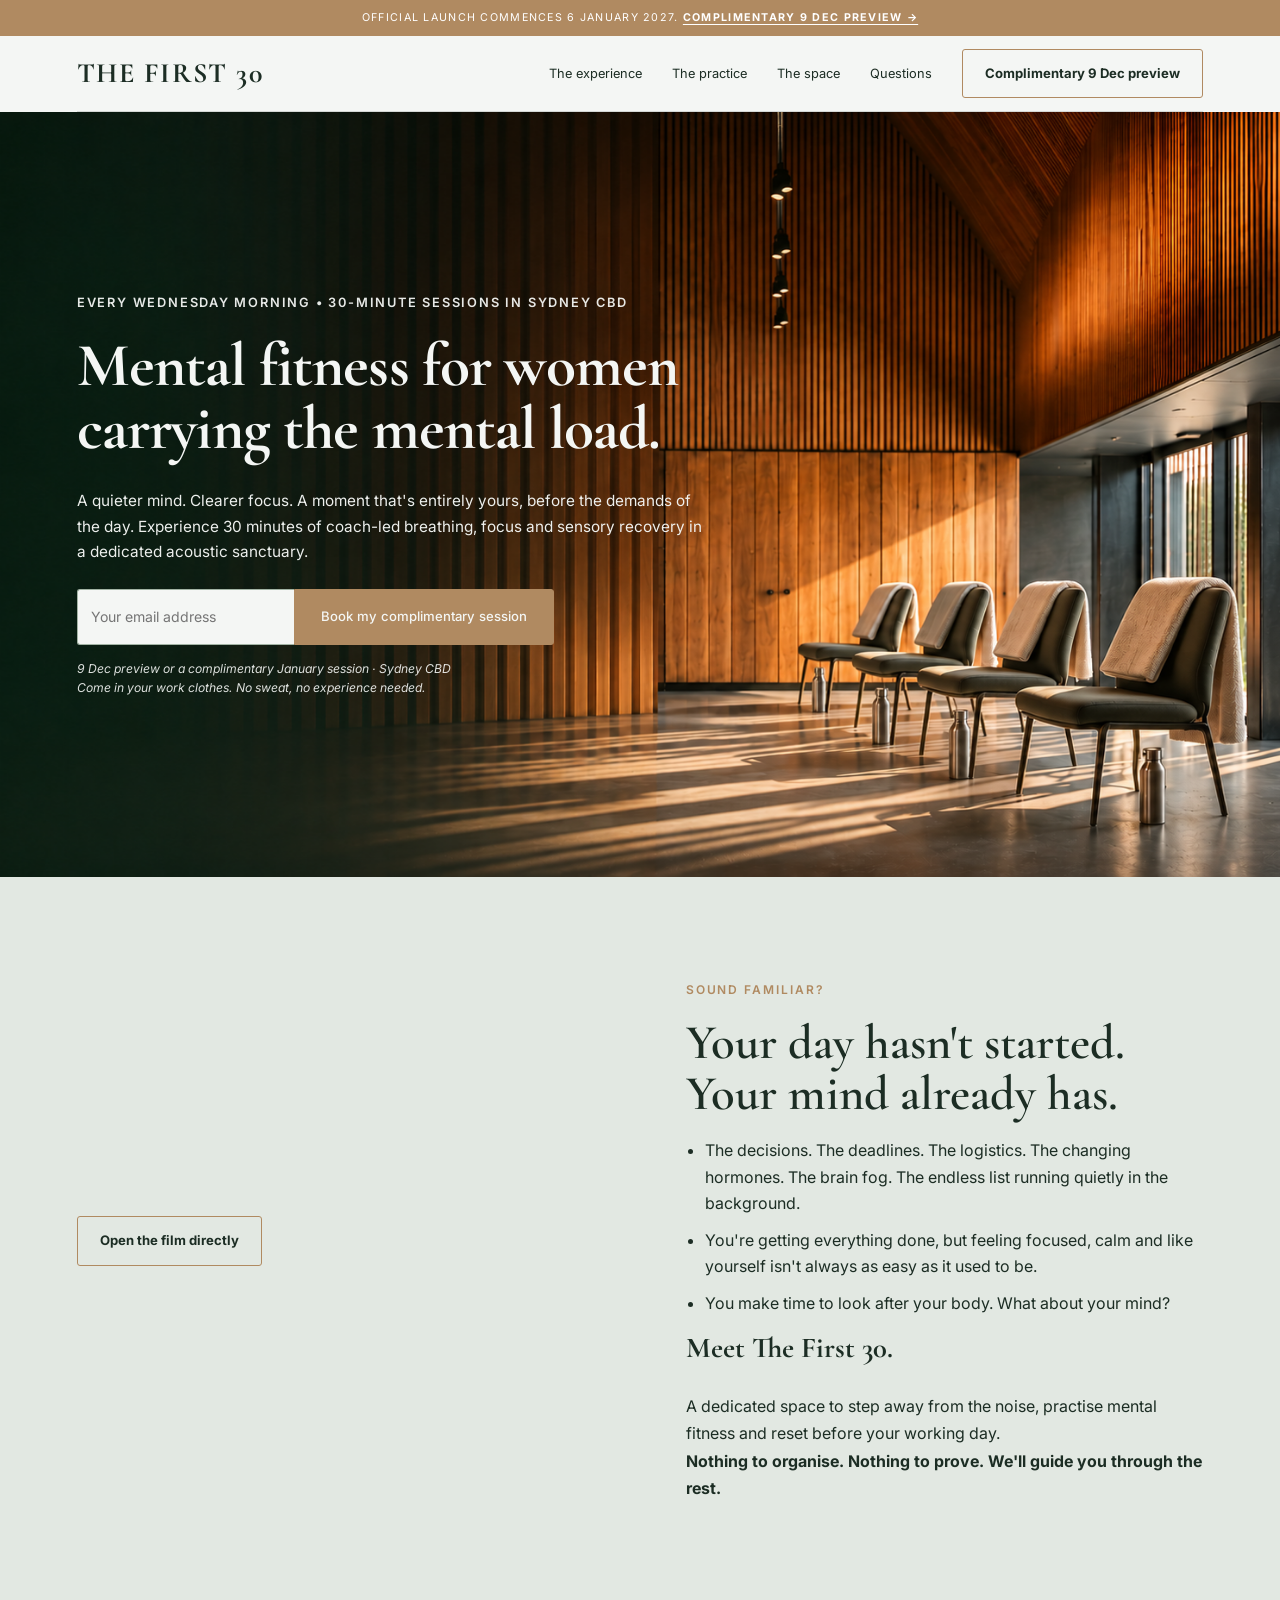
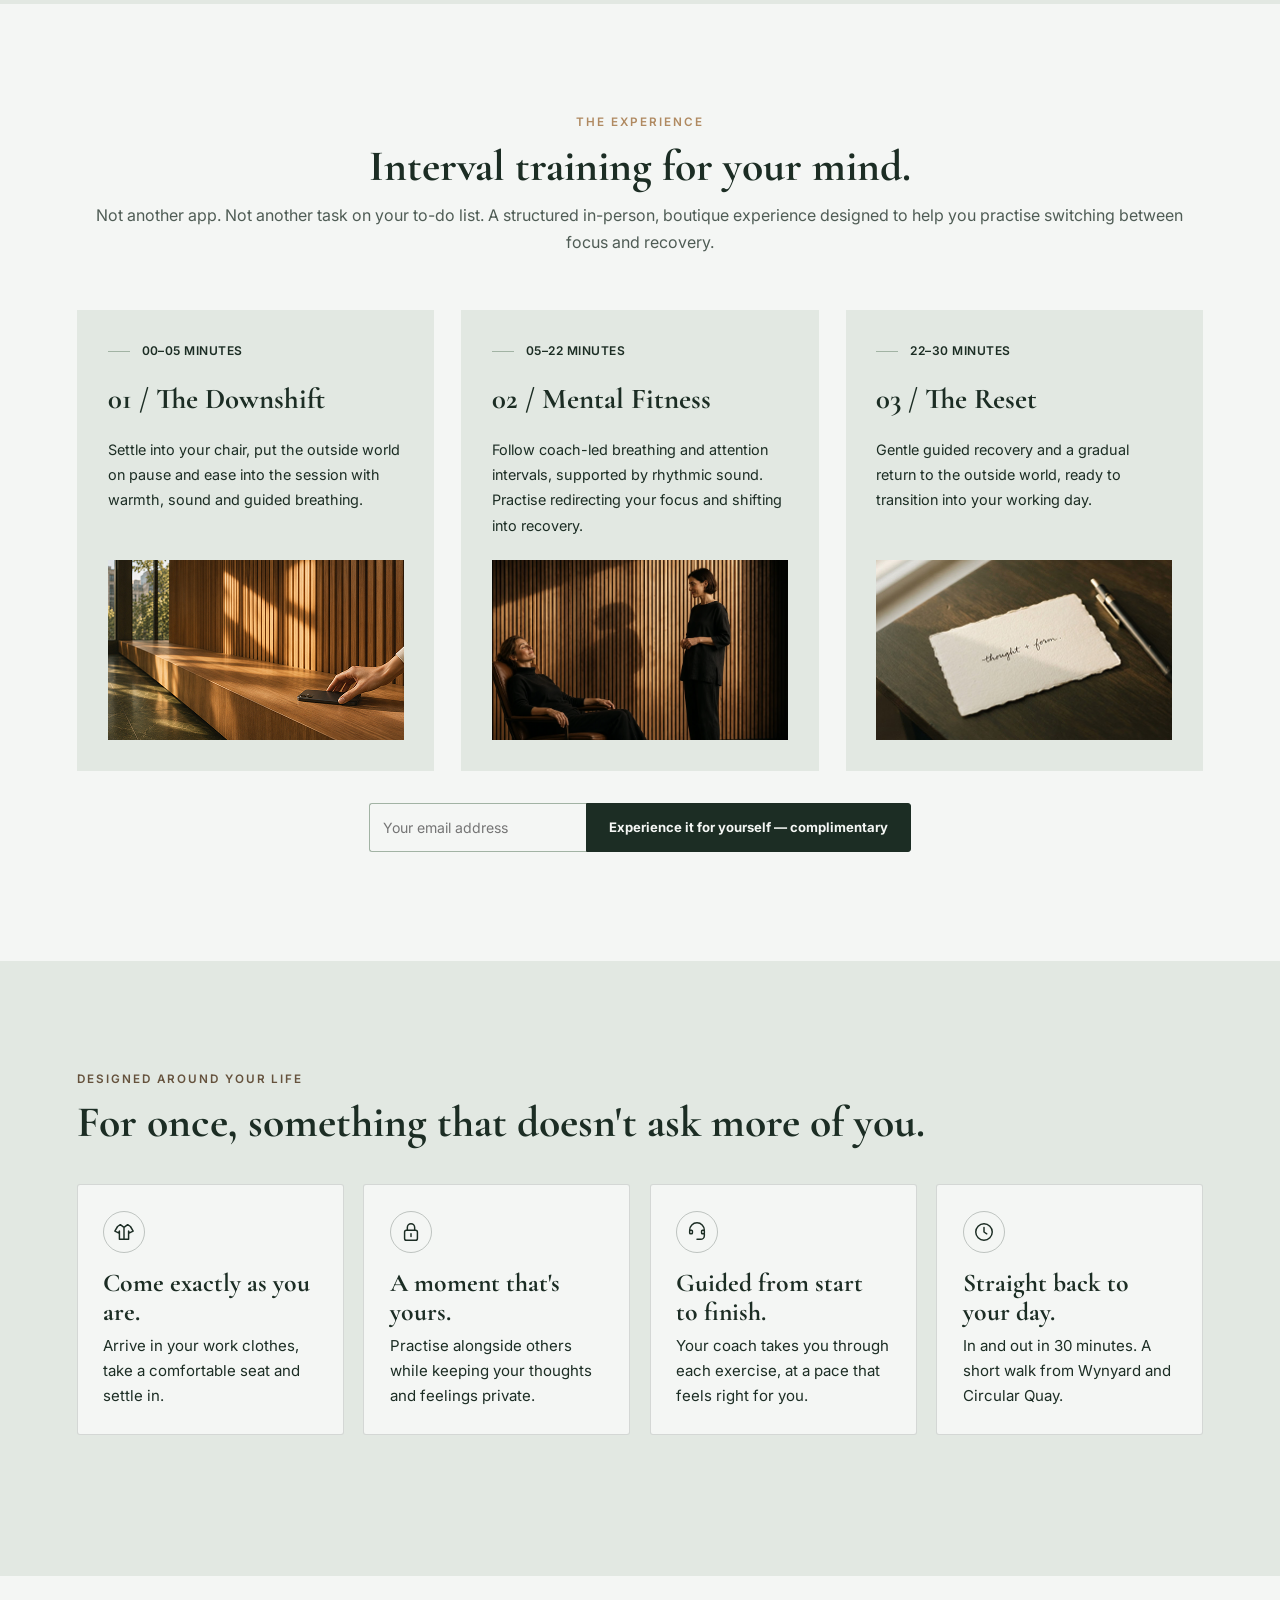
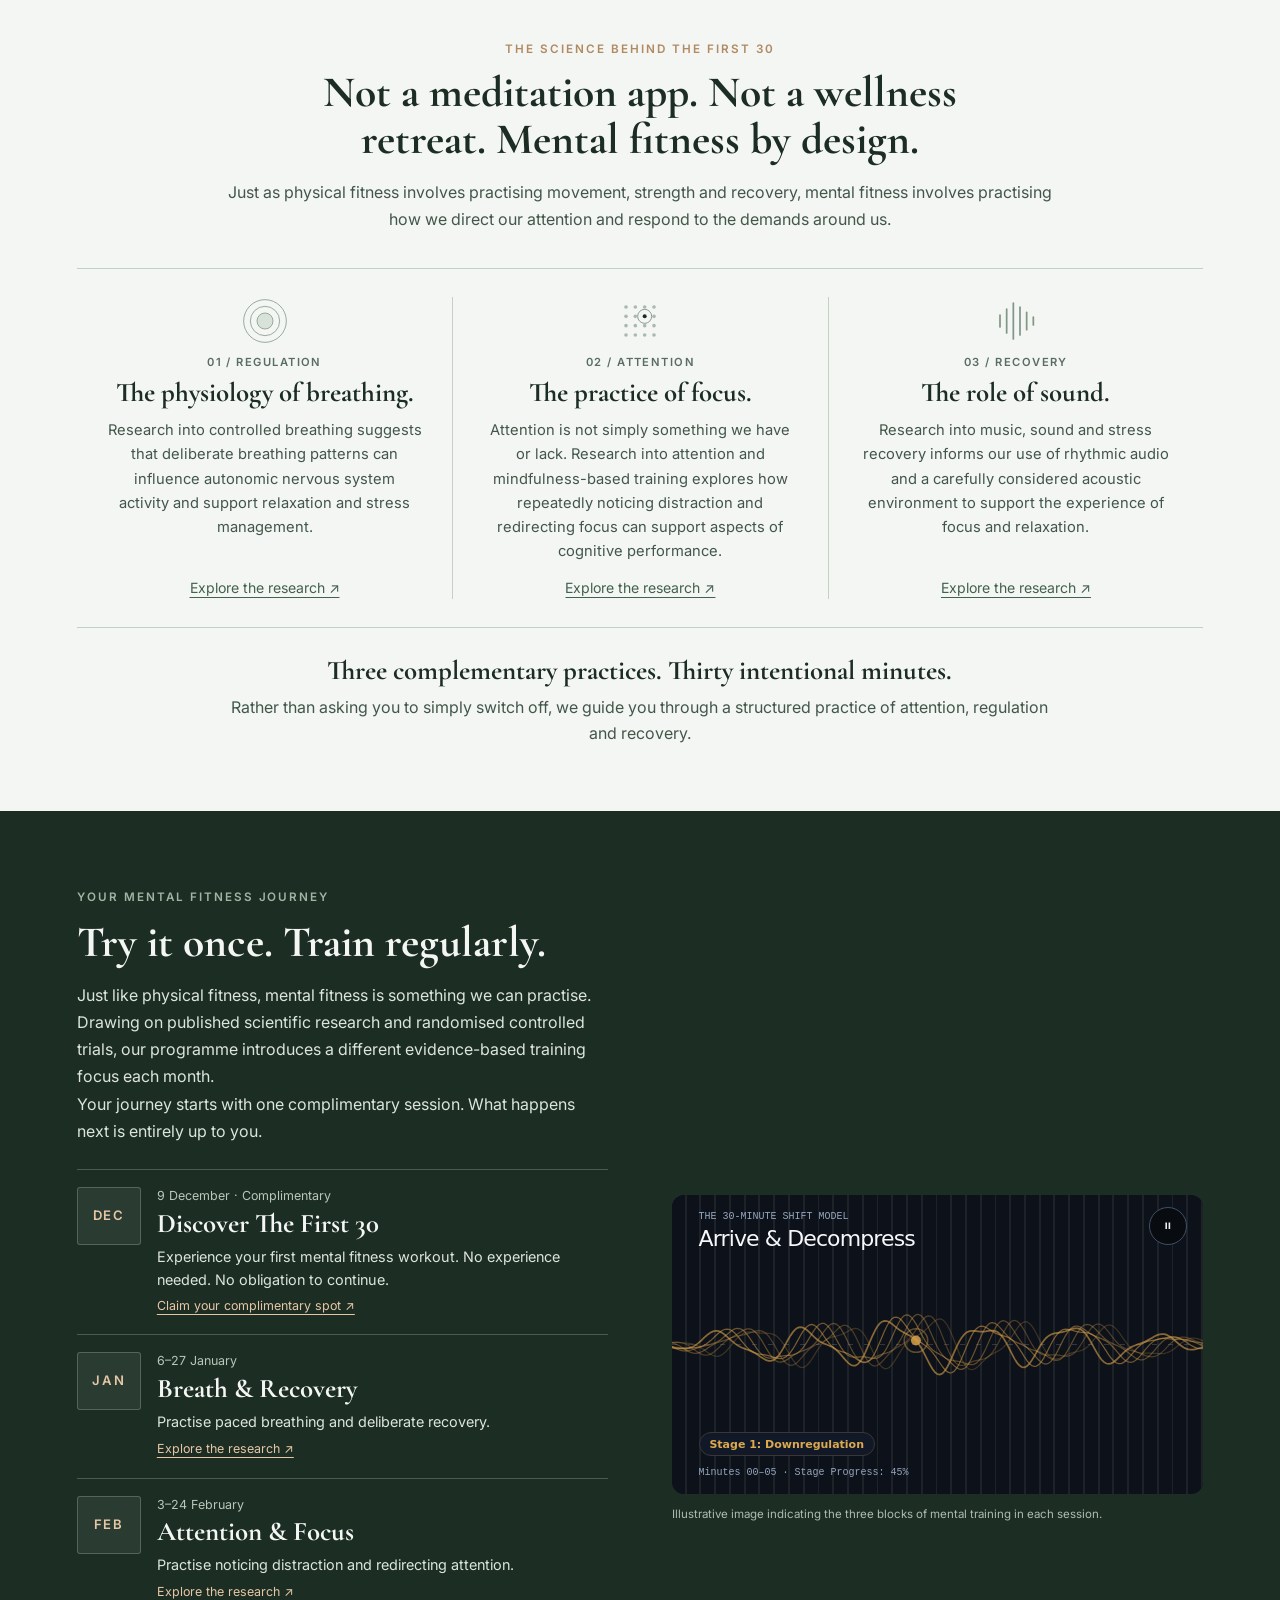
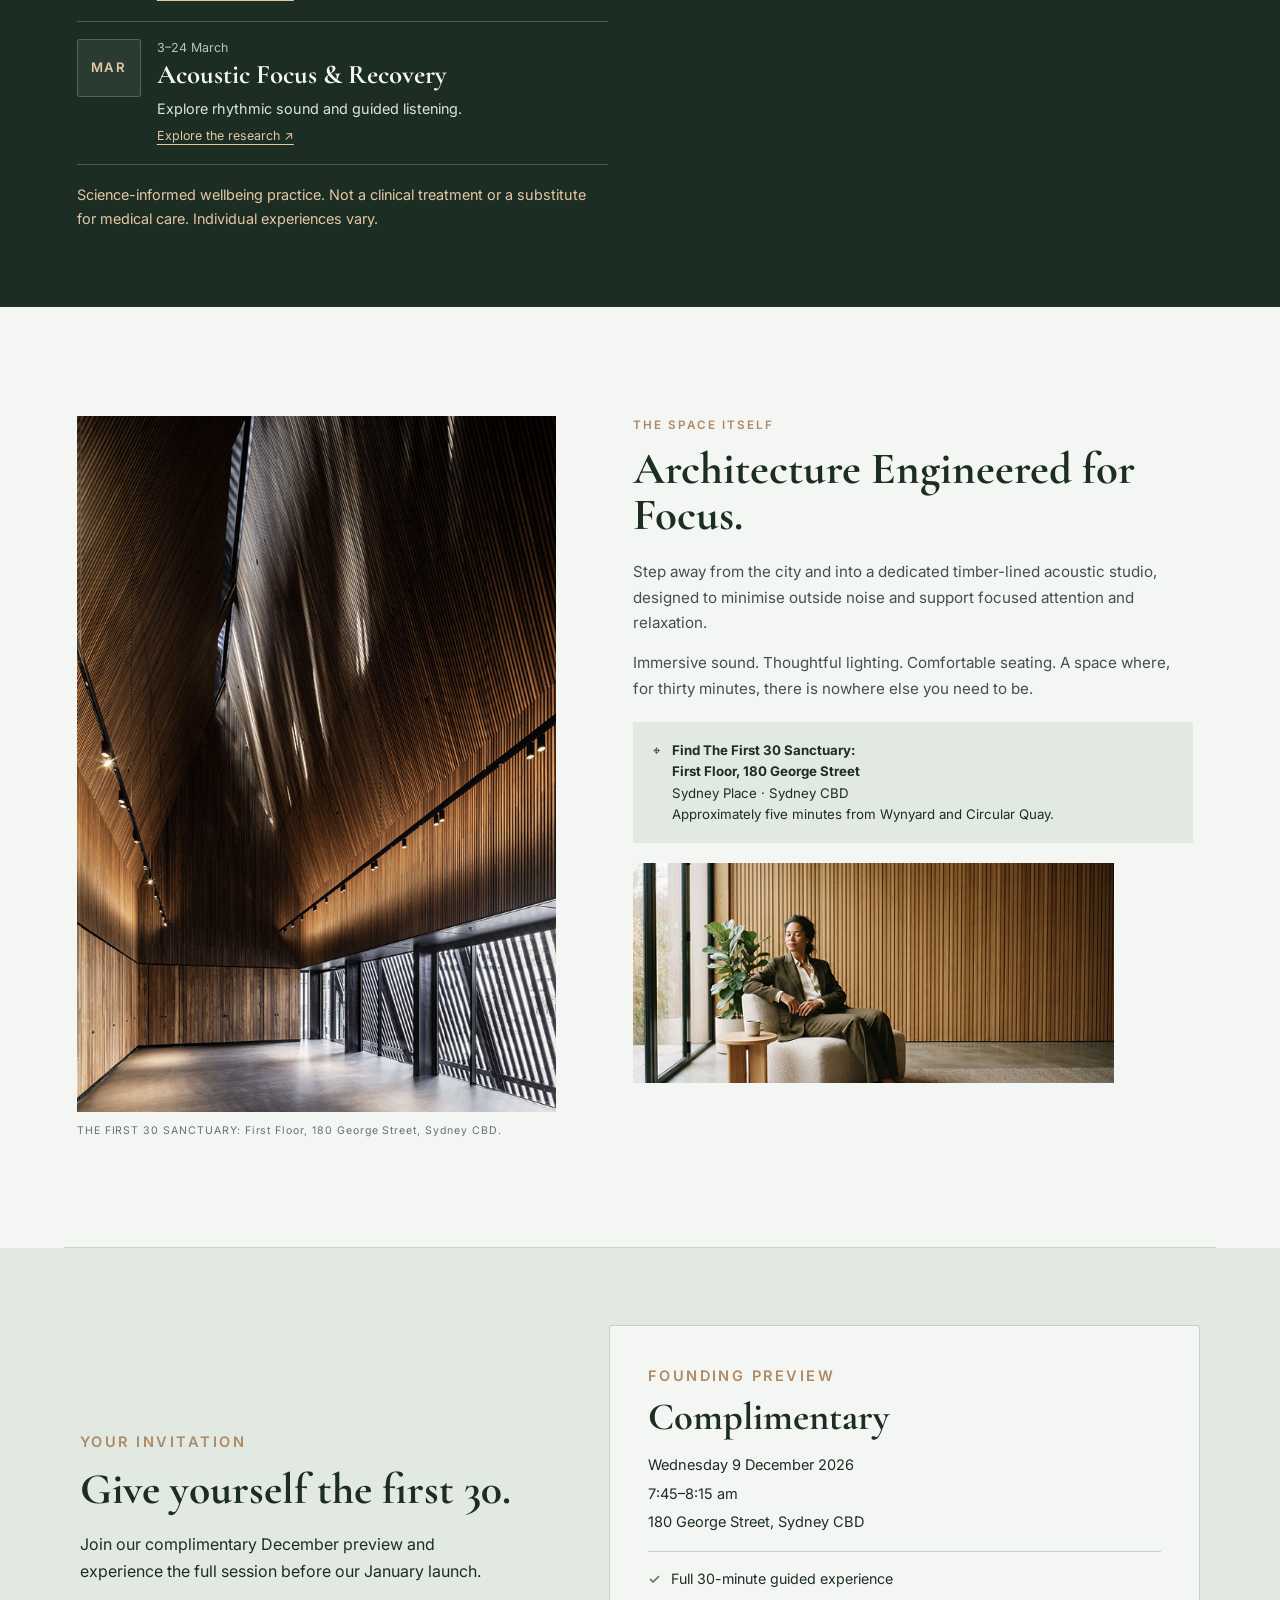
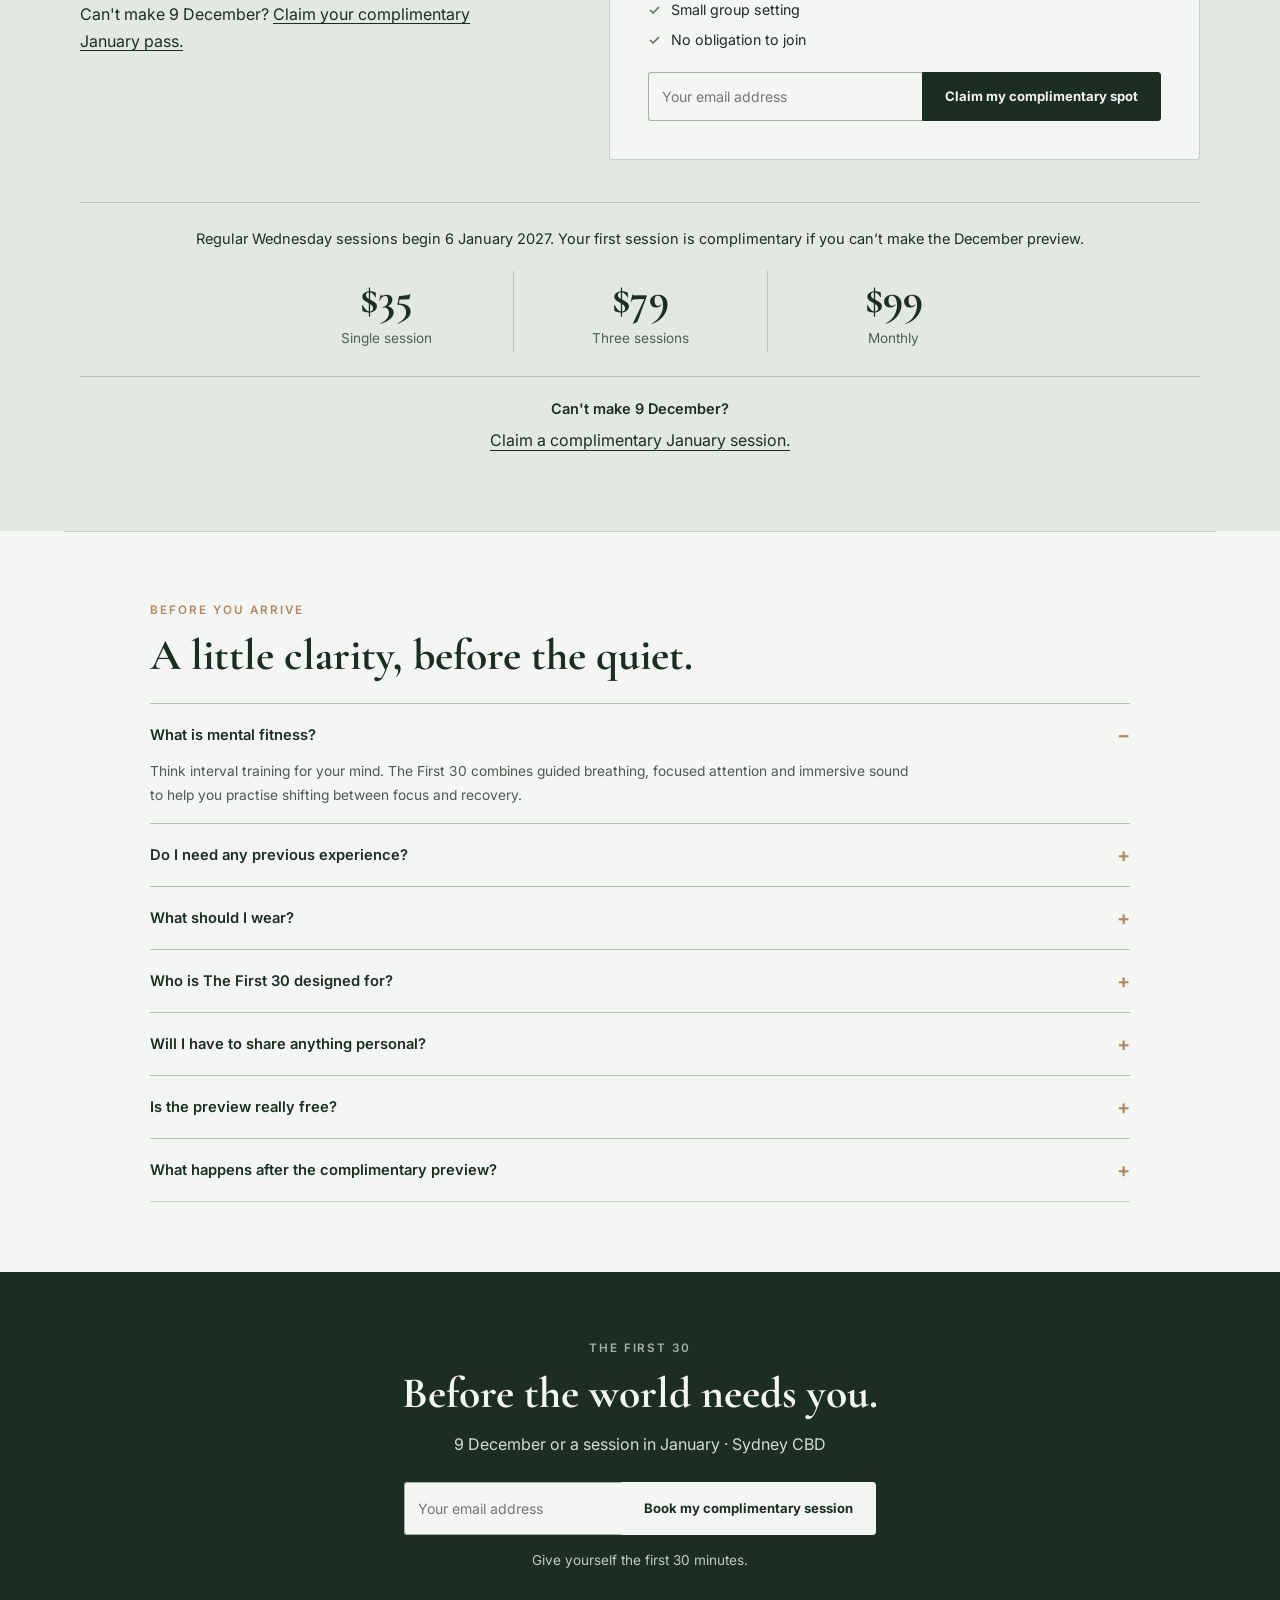
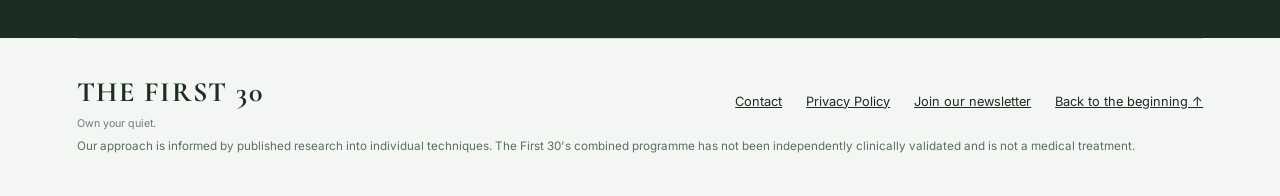
==== commit 23e0138e: "Add January pass invitation beside December preview and support both links" ====
--- a/index.html
+++ b/index.html
@@ -82,7 +82,7 @@
 <section class="section" id="space"><div class="wrap space-grid"><div class="space-main"><img alt="" src="assets/Concept%20photograph%20copy.jpg"/><div class="caption">THE FIRST 30 SANCTUARY: First Floor, 180 George Street, Sydney CBD.</div></div><div class="space-copy"><p class="eyebrow">The space itself</p><h2>Architecture Engineered for Focus.</h2><p>Step away from the city and into a dedicated timber-lined acoustic studio, designed to minimise outside noise and support focused attention and relaxation.</p><p>Immersive sound. Thoughtful lighting. Comfortable seating. A space where, for thirty minutes, there is nowhere else you need to be.</p><div class="address"><span aria-hidden="true">⌖</span><div><strong>Find The First 30 Sanctuary:</strong><br/><strong>First Floor, 180 George Street</strong><br/>Sydney Place · Sydney CBD<br/>Approximately five minutes from Wynyard and Circular Quay.</div></div><img alt="Person resting in a timber-lined lounge" class="space-secondary" src="assets/Concept photograph.jpg"/></div></div></section><section class="section booking invitation-section" id="book" aria-labelledby="invitation-title">
 <div class="wrap invitation-wrap">
 <div class="invitation-grid">
-<div class="invitation-intro"><p class="eyebrow">YOUR INVITATION</p><h2 id="invitation-title">Give yourself the first 30.</h2><p>Join our complimentary December preview and experience the full session before our January launch.</p></div>
+<div class="invitation-intro"><p class="eyebrow">YOUR INVITATION</p><h2 id="invitation-title">Give yourself the first 30.</h2><p>Join our complimentary December preview and experience the full session before our January launch.</p><p style="margin-top:1rem">Can't make 9 December? <a data-rsvp-priority href="mailto:hello@thefirst30.com.au?subject=Complimentary%20January%20pass" style="text-decoration:underline;text-underline-offset:3px">Claim your complimentary January pass.</a></p></div>
 <article class="invitation-card" id="preview-booking" aria-labelledby="preview-title"><p class="eyebrow">FOUNDING PREVIEW</p><h3 id="preview-title">Complimentary</h3>
 <div class="invitation-details"><p>Wednesday 9 December 2026</p><p>7:45–8:15 am</p><p>180 George Street, Sydney CBD</p></div>
 <ul class="invitation-inclusions"><li>Full 30-minute guided experience</li><li>Small group setting</li><li>No obligation to join</li></ul>
@@ -138,5 +138,5 @@
 </form>
 <div class="rsvp-success" hidden><h3 tabindex="-1"></h3><p class="rsvp-success-text"></p><div class="rsvp-share"><p>And you have a plus one. Invite someone to join you.</p><button type="button" class="button rsvp-copy">Copy invitation message</button><p class="rsvp-share-status" role="status"></p></div></div>
 </dialog>
-<script src="/homepage-rsvp.js?v=4" defer></script>
+<script src="/homepage-rsvp.js?v=5" defer></script>
 </body></html>
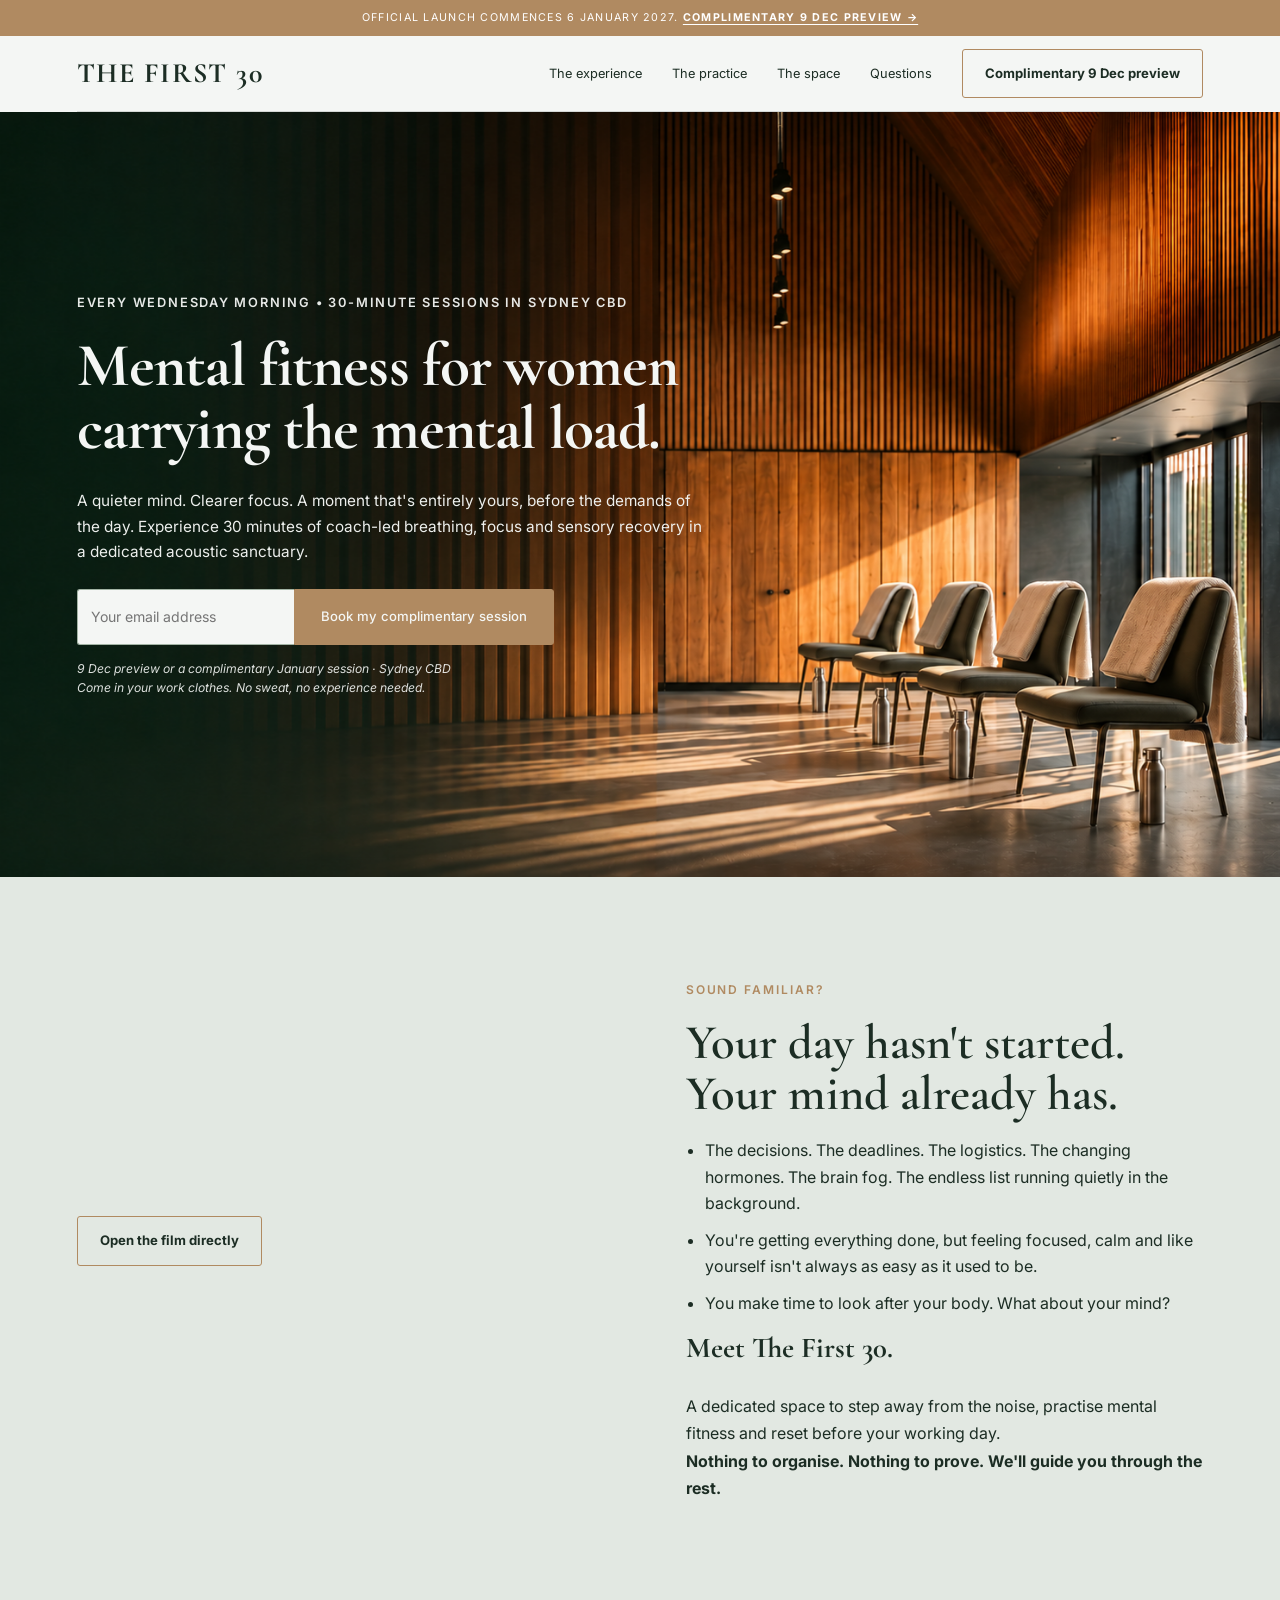
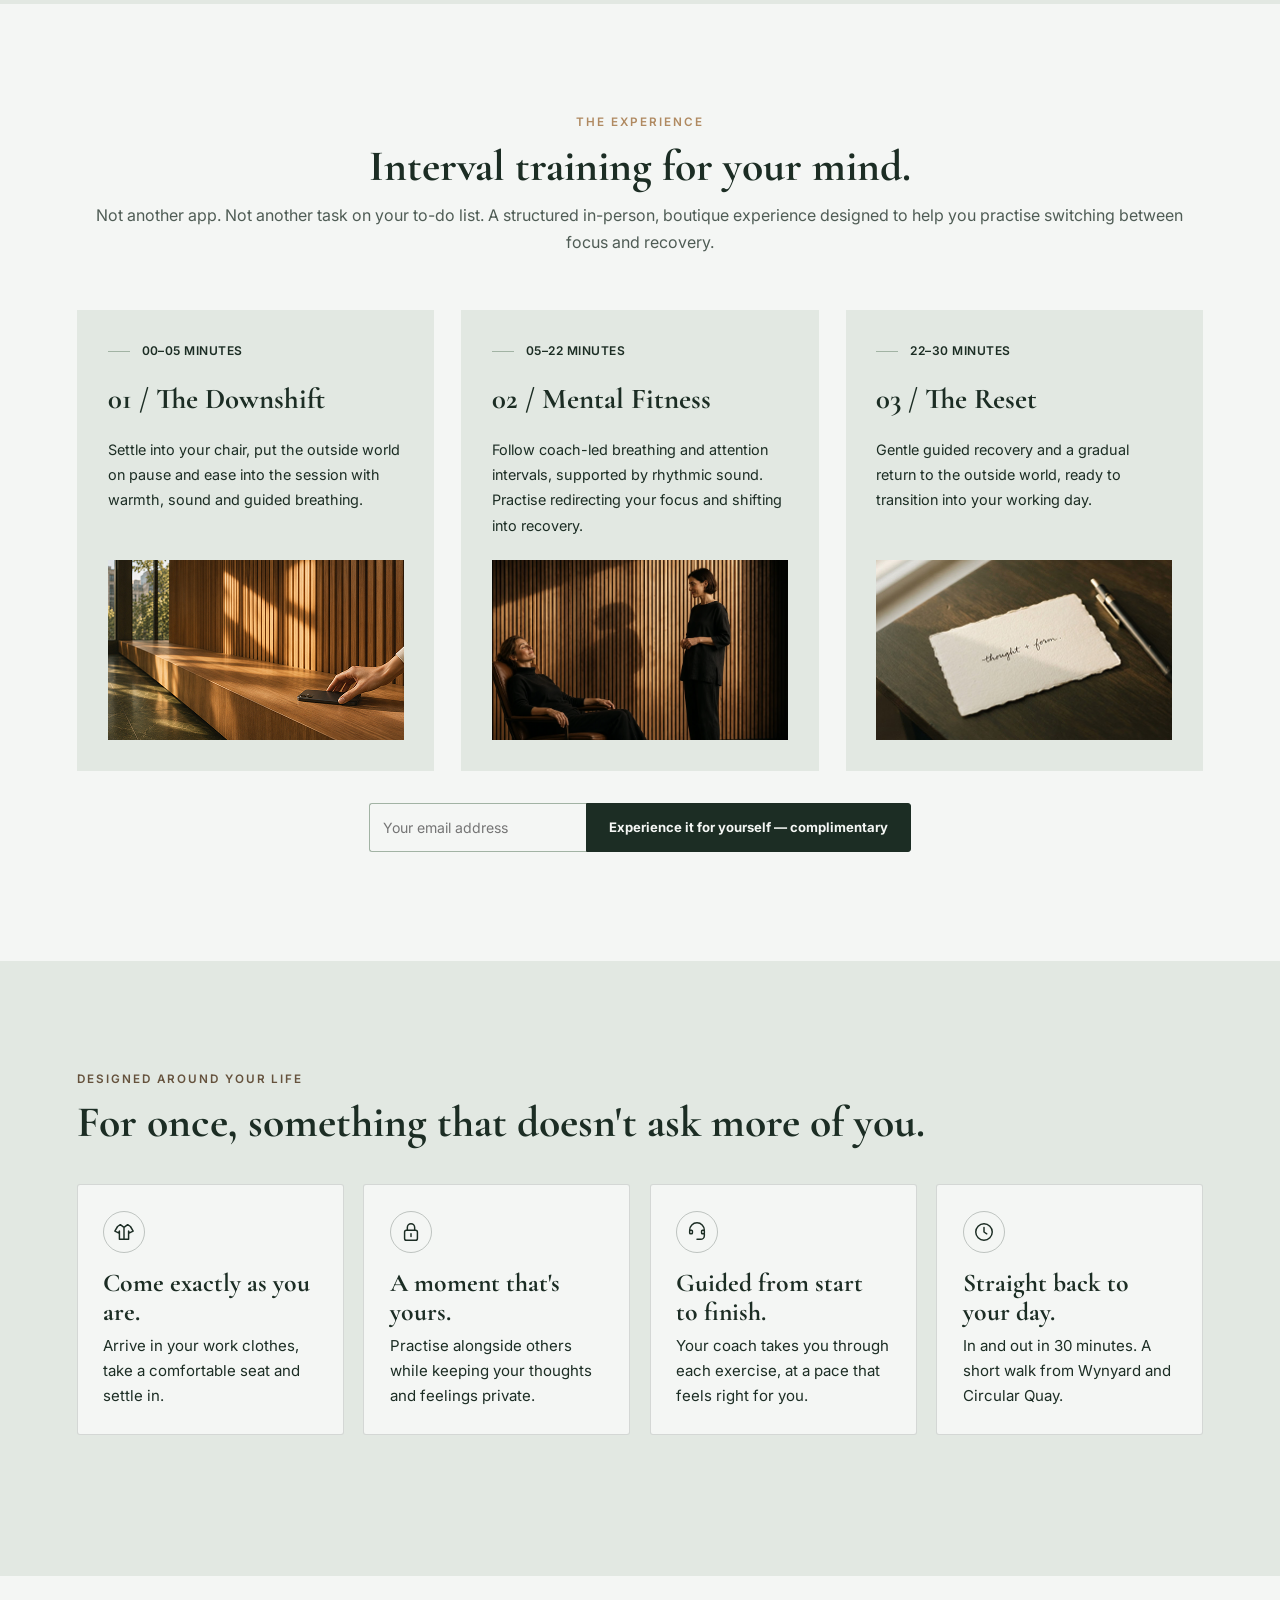
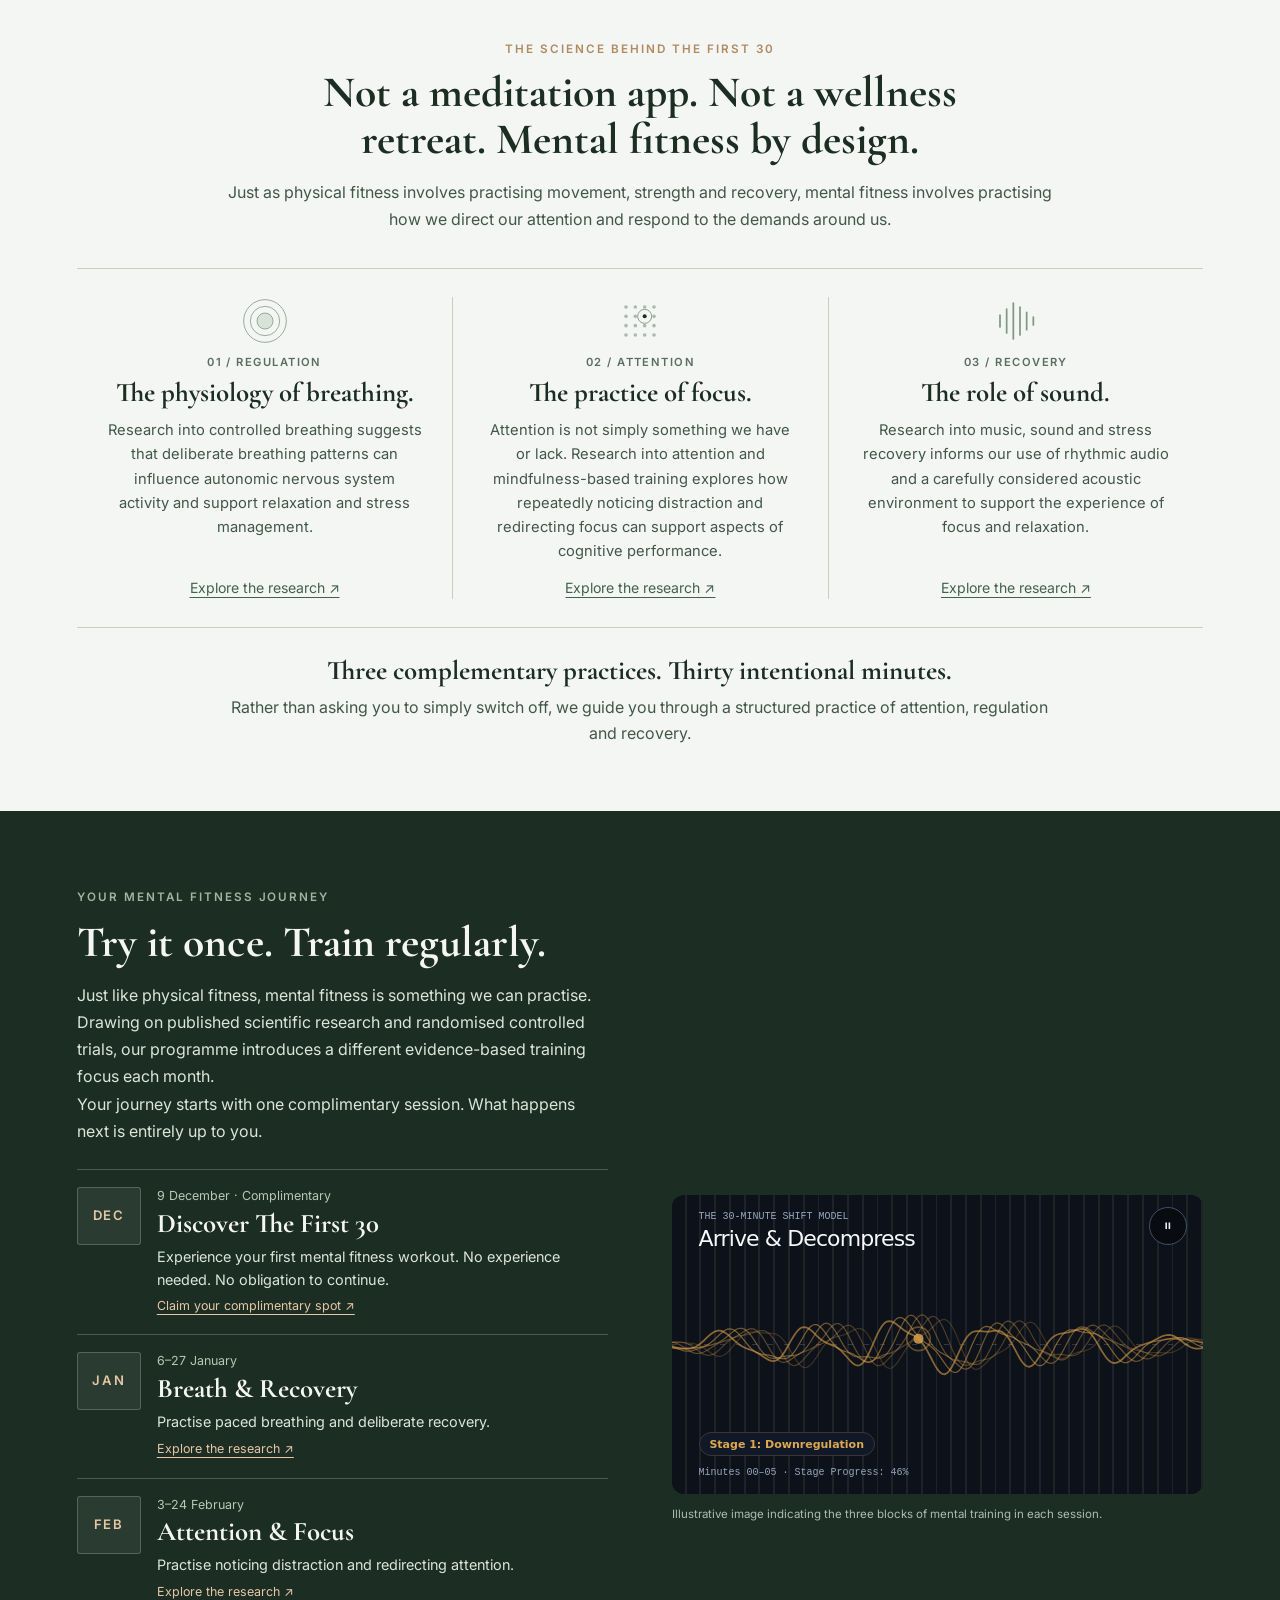
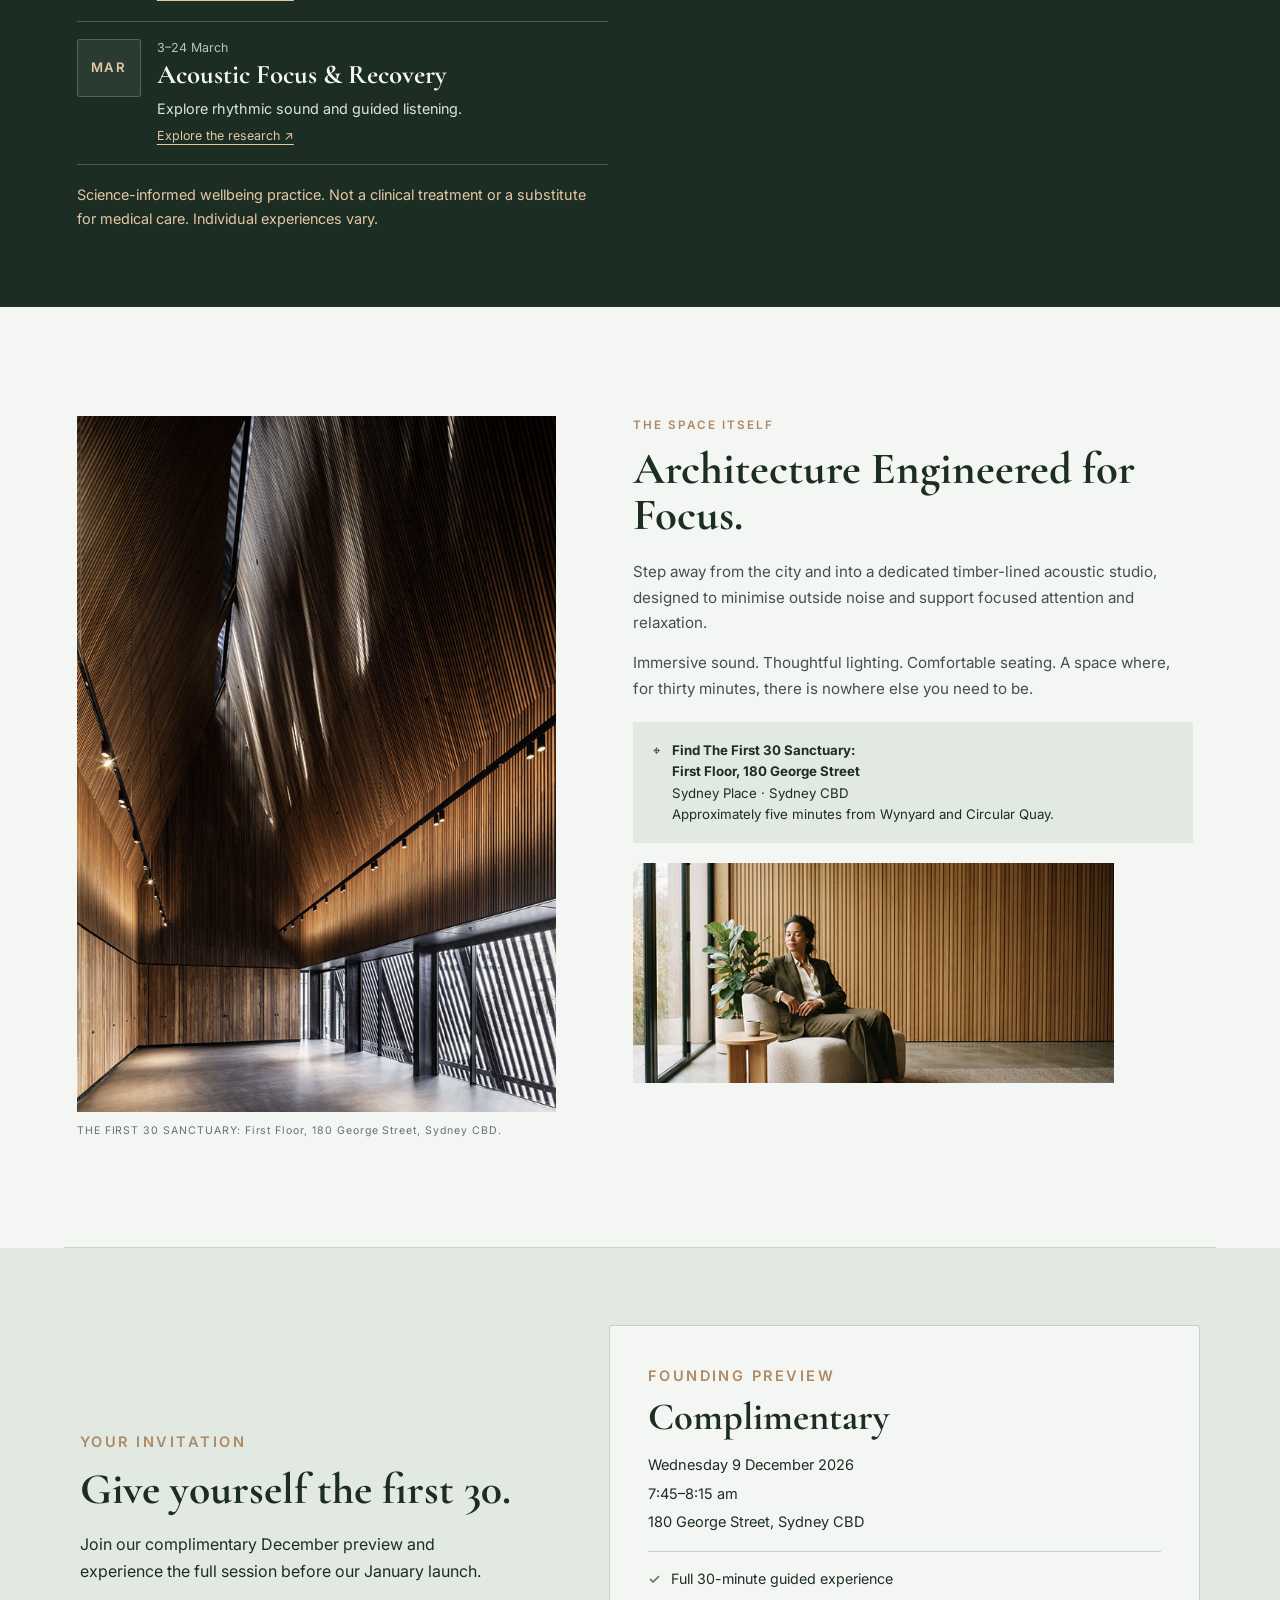
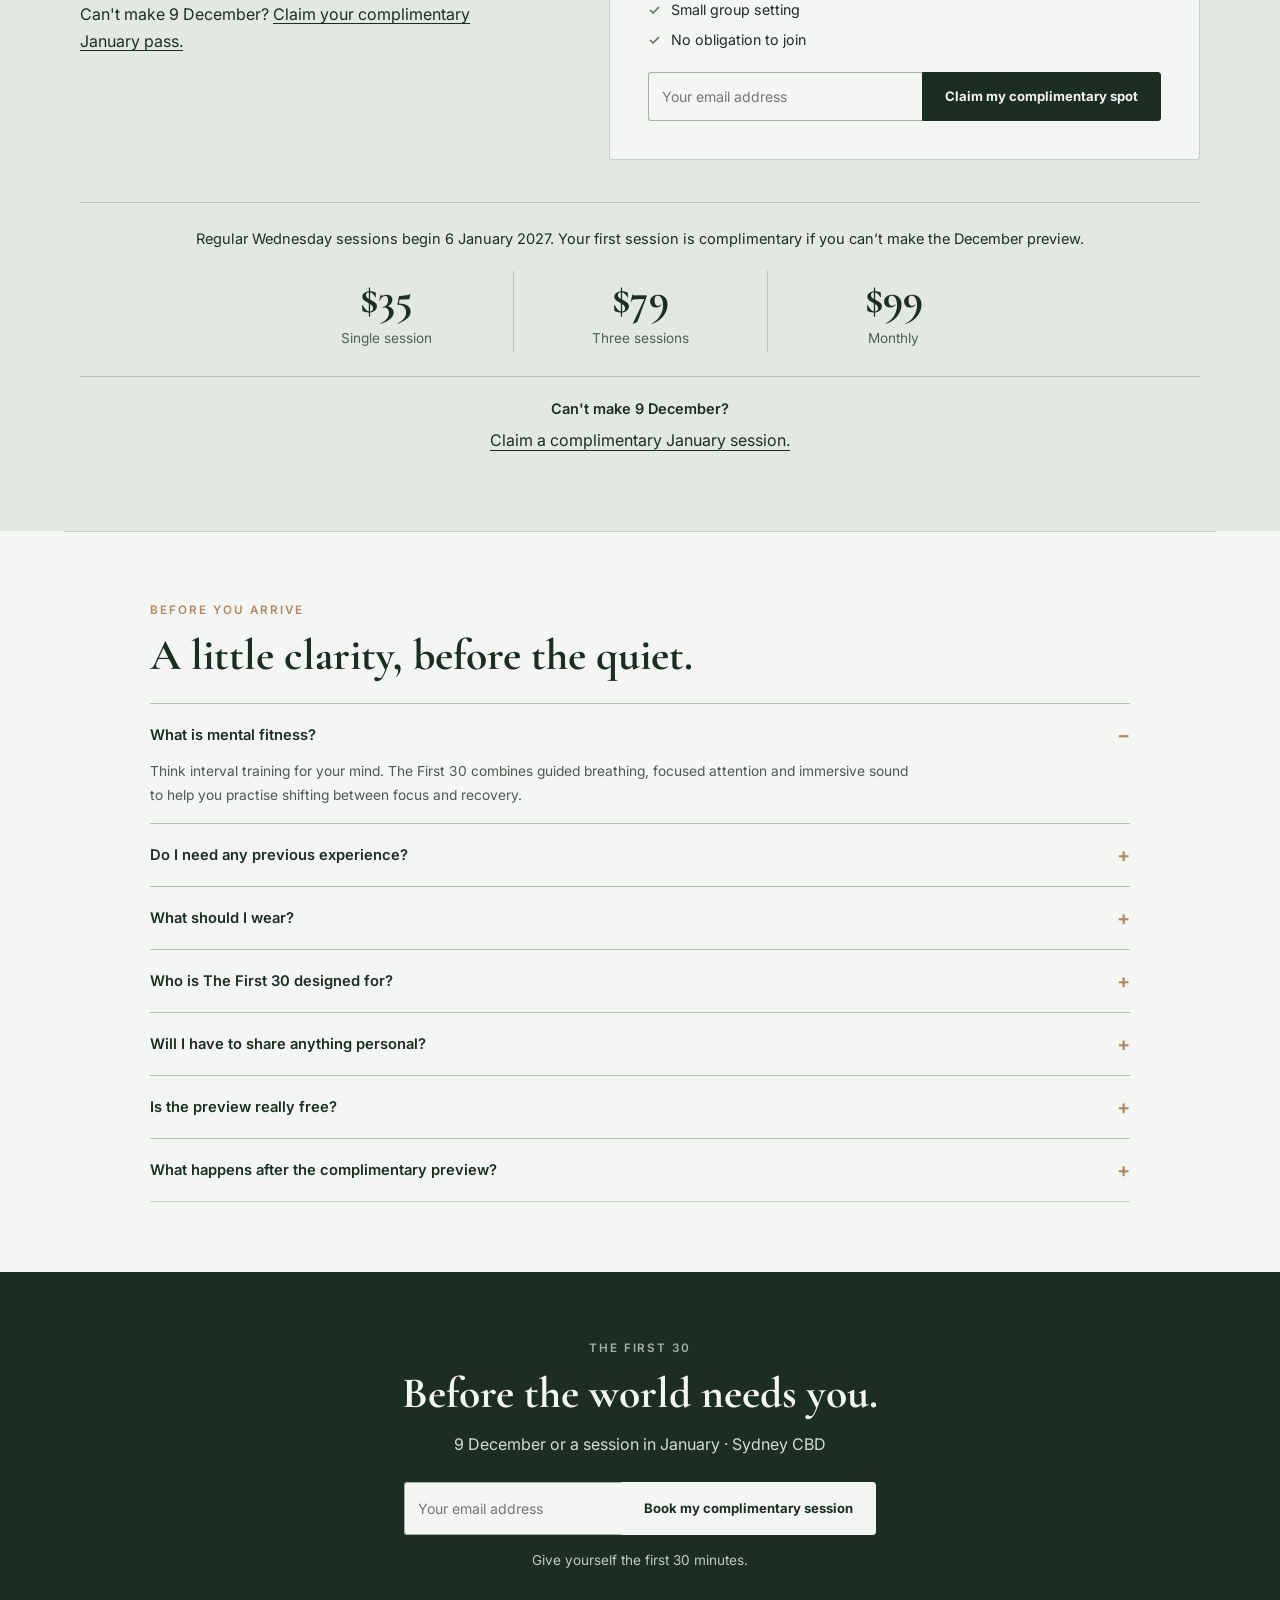
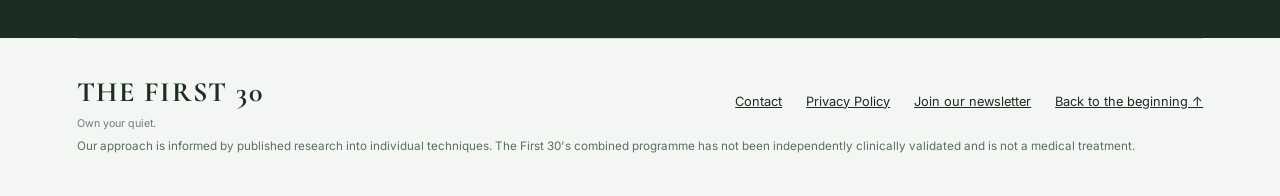
==== commit f5d708b2: "Simplify homepage share and browser titles" ====
--- a/index.html
+++ b/index.html
@@ -1,10 +1,10 @@
 <!DOCTYPE html>
 
-<html lang="en"><head><meta charset="utf-8"/><meta content="width=device-width,initial-scale=1" name="viewport"/><meta content="#1c2d24" name="theme-color"/><title>The First 30 | Mental Fitness for Women Carrying the Mental Load</title><link href="https://fonts.googleapis.com" rel="preconnect"/><link crossorigin="" href="https://fonts.gstatic.com" rel="preconnect"/><link href="https://fonts.googleapis.com/css2?family=Cormorant+Garamond:wght@500;600;700&amp;family=Inter:wght@400;500;600;700&amp;display=swap" rel="stylesheet"/><link rel="stylesheet" href="styles.css?v=complimentary-pass"/><meta name="description" content="A 30-minute, coach-led mental fitness session for women carrying the mental load. Get a complimentary spot at the Wednesday 9 December preview in Sydney CBD."/>
+<html lang="en"><head><meta charset="utf-8"/><meta content="width=device-width,initial-scale=1" name="viewport"/><meta content="#1c2d24" name="theme-color"/><title>A mental fitness experience for women | Sydney CBD</title><link href="https://fonts.googleapis.com" rel="preconnect"/><link crossorigin="" href="https://fonts.gstatic.com" rel="preconnect"/><link href="https://fonts.googleapis.com/css2?family=Cormorant+Garamond:wght@500;600;700&amp;family=Inter:wght@400;500;600;700&amp;display=swap" rel="stylesheet"/><link rel="stylesheet" href="styles.css?v=complimentary-pass"/><meta name="description" content="A 30-minute, coach-led mental fitness session for women carrying the mental load. Get a complimentary spot at the Wednesday 9 December preview in Sydney CBD."/>
 <link rel="canonical" href="https://thefirst30.com.au/"/>
 <meta property="og:type" content="website"/>
 <meta property="og:site_name" content="The First 30"/>
-<meta property="og:title" content="The First 30 | Mental Fitness for Women Carrying the Mental Load"/>
+<meta property="og:title" content="A mental fitness experience for women | Sydney CBD"/>
 <meta property="og:description" content="A 30-minute, coach-led mental fitness session for women carrying the mental load. Get a complimentary spot at the Wednesday 9 December preview in Sydney CBD."/>
 <meta property="og:url" content="https://thefirst30.com.au/"/>
 <meta property="og:image" content="https://thefirst30.com.au/assets/homepage-share-1200.jpg"/>
@@ -13,7 +13,7 @@
 <meta property="og:image:height" content="630">
 <meta property="og:image:alt" content="The First 30 guided morning session space with chairs arranged for participants"/>
 <meta name="twitter:card" content="summary_large_image"/>
-<meta name="twitter:title" content="The First 30 | Mental Fitness for Women Carrying the Mental Load"/>
+<meta name="twitter:title" content="A mental fitness experience for women | Sydney CBD"/>
 <meta name="twitter:description" content="A 30-minute, coach-led mental fitness session for women carrying the mental load. Get a complimentary spot at the Wednesday 9 December preview in Sydney CBD."/>
 <meta name="twitter:image" content="https://thefirst30.com.au/assets/homepage-share-1200.jpg"/>
 <link rel="icon" href="favicon.svg" type="image/svg+xml" sizes="any"/>
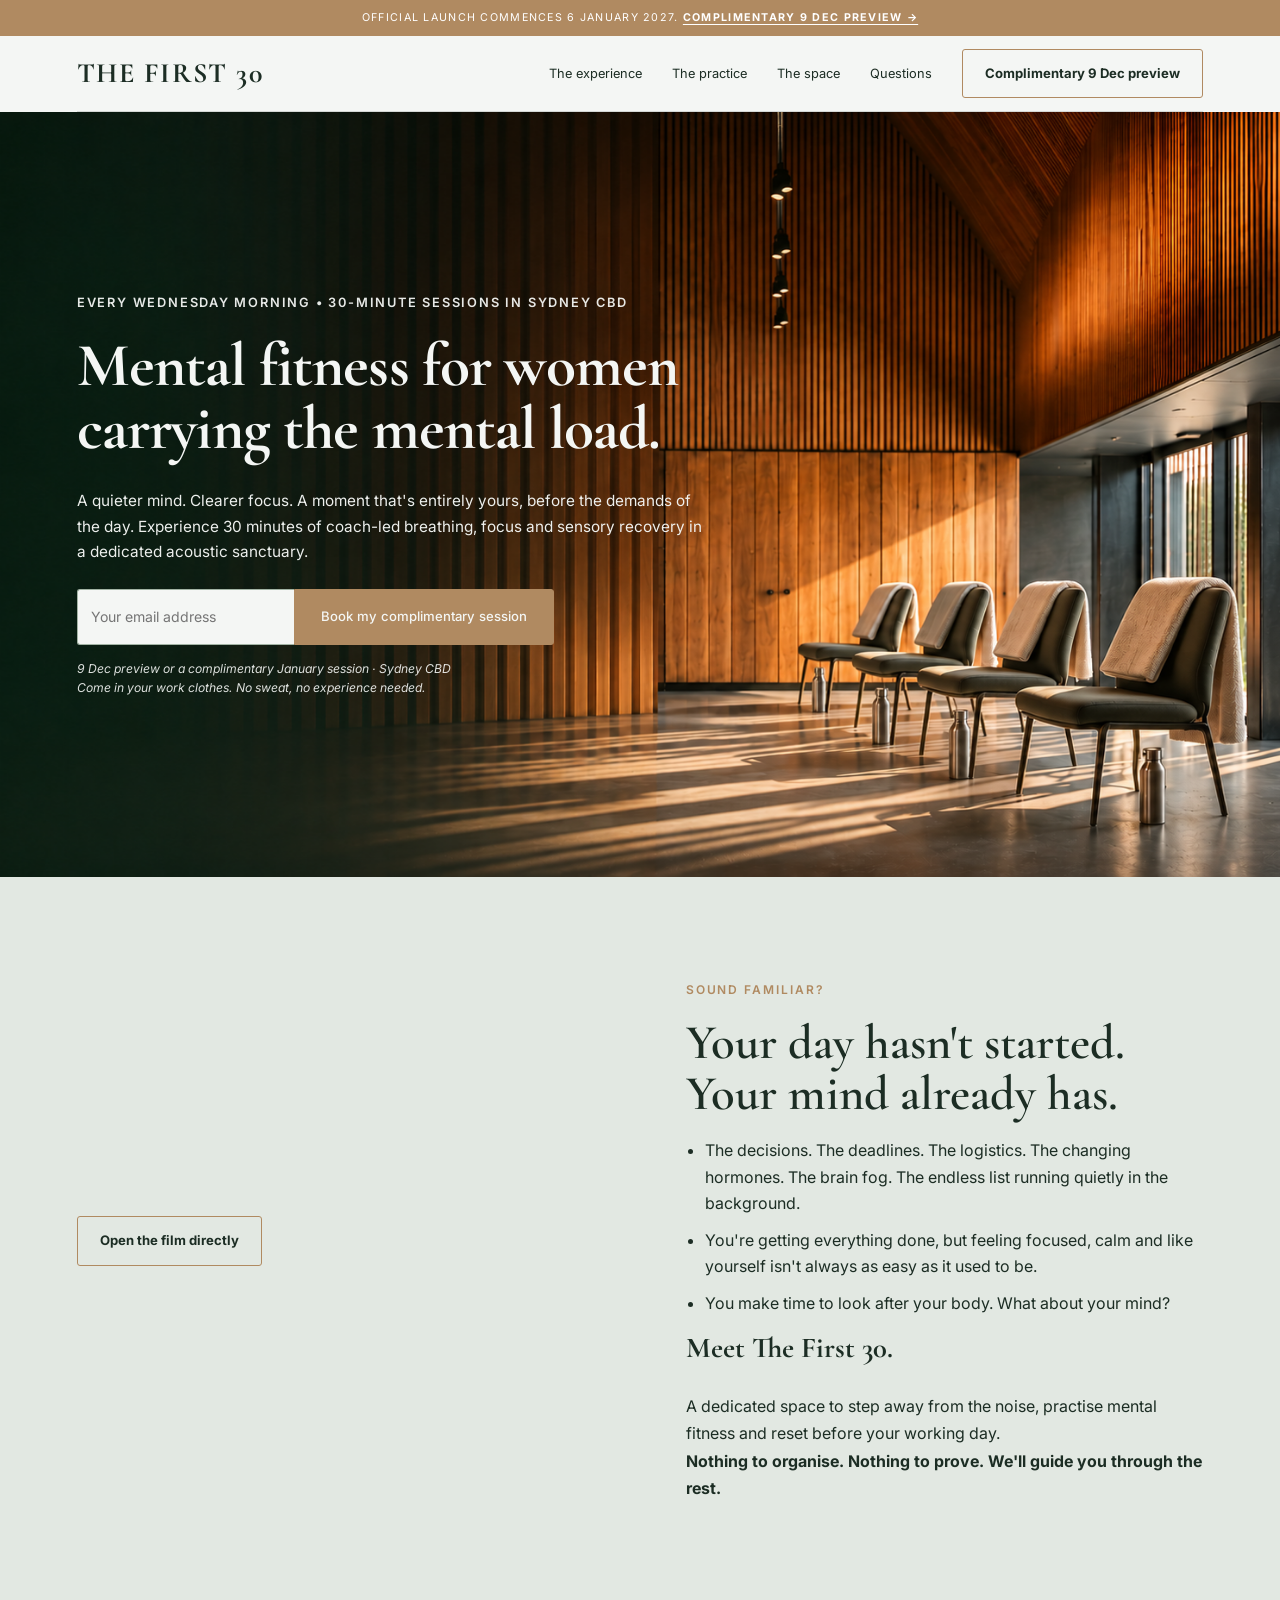
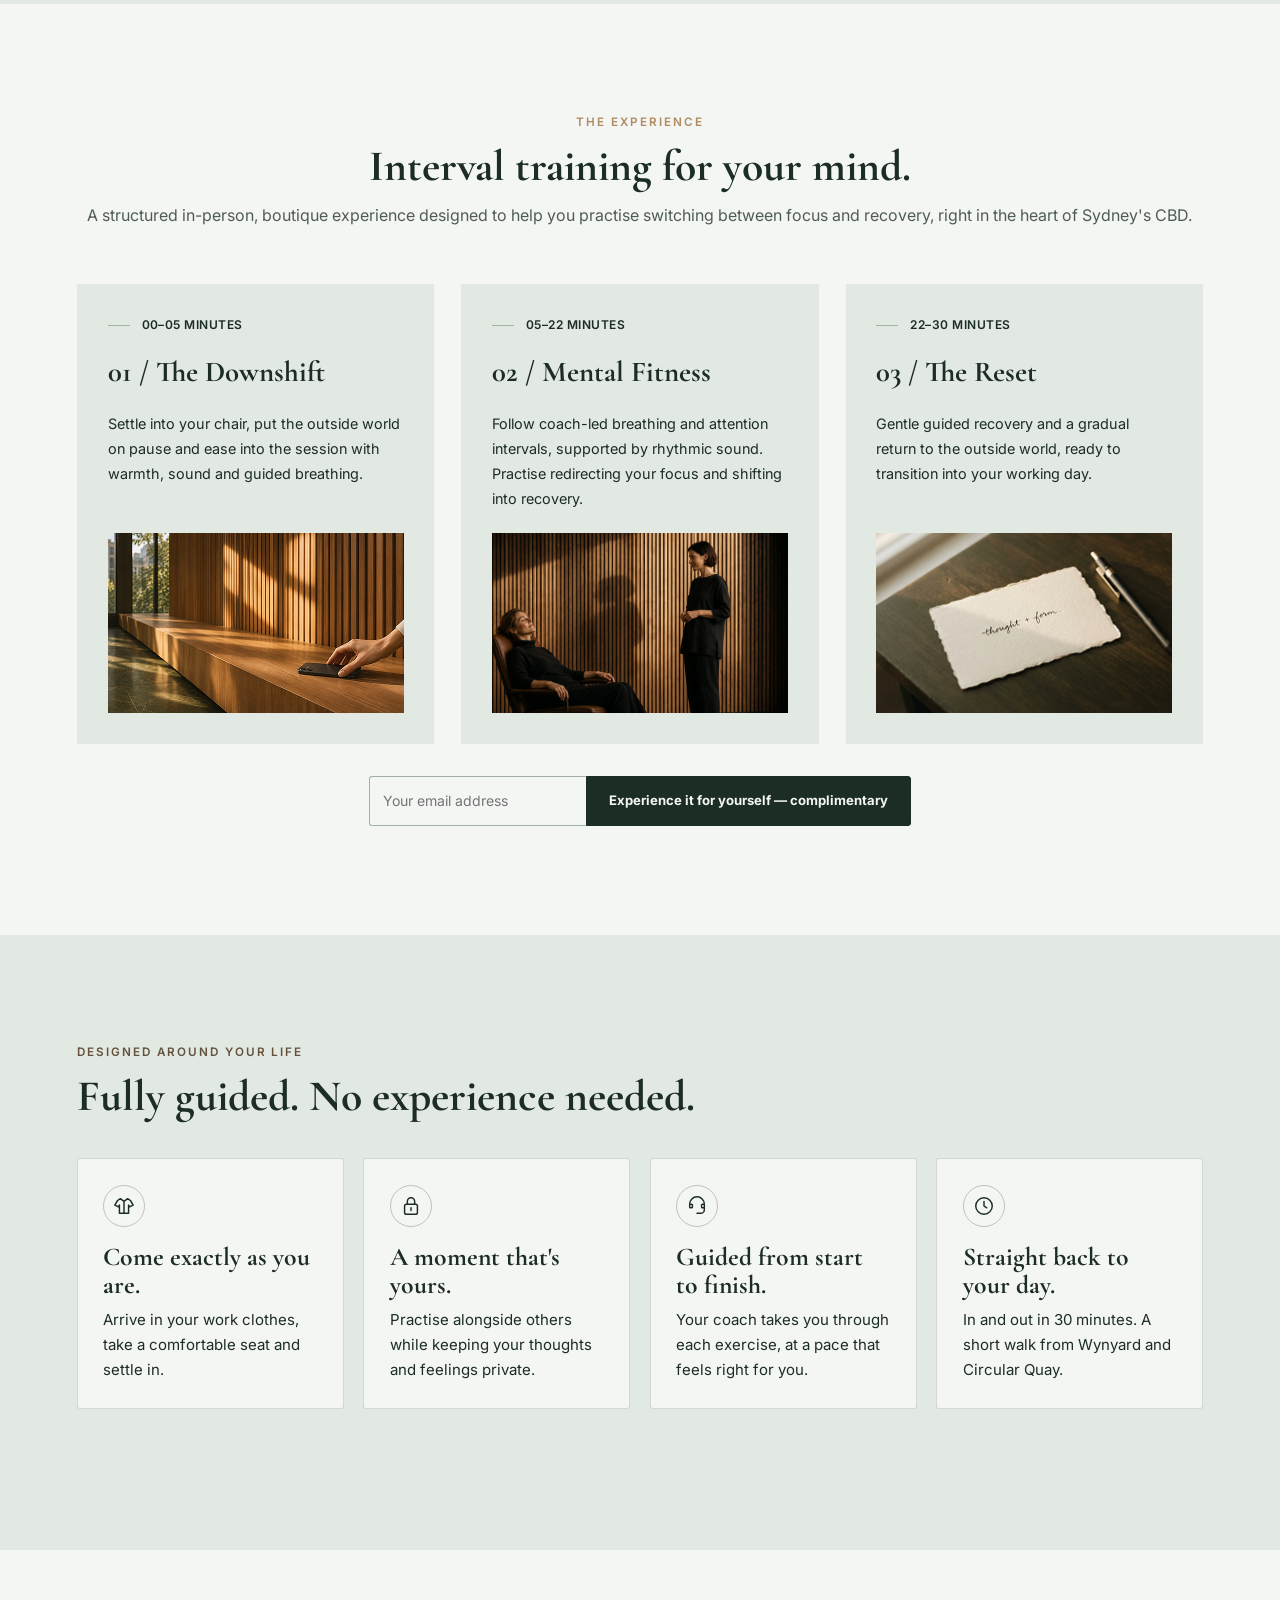
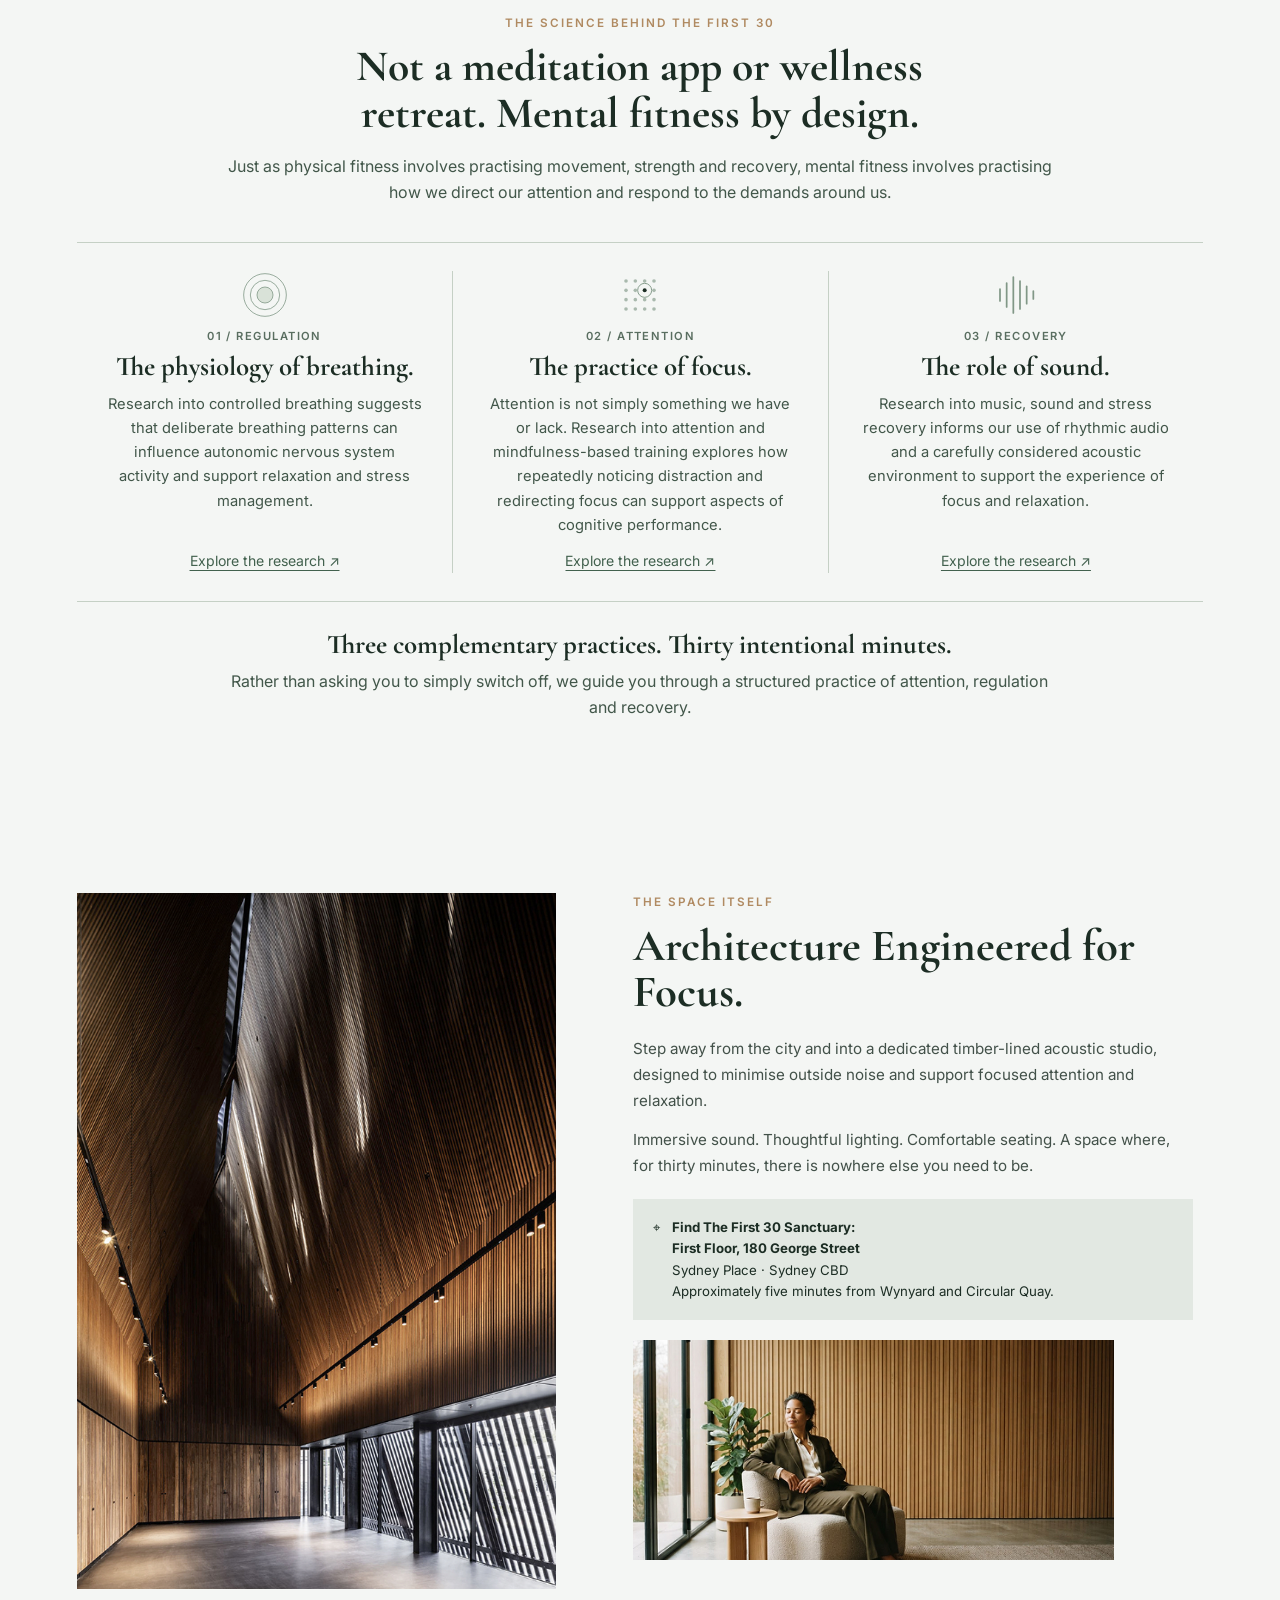
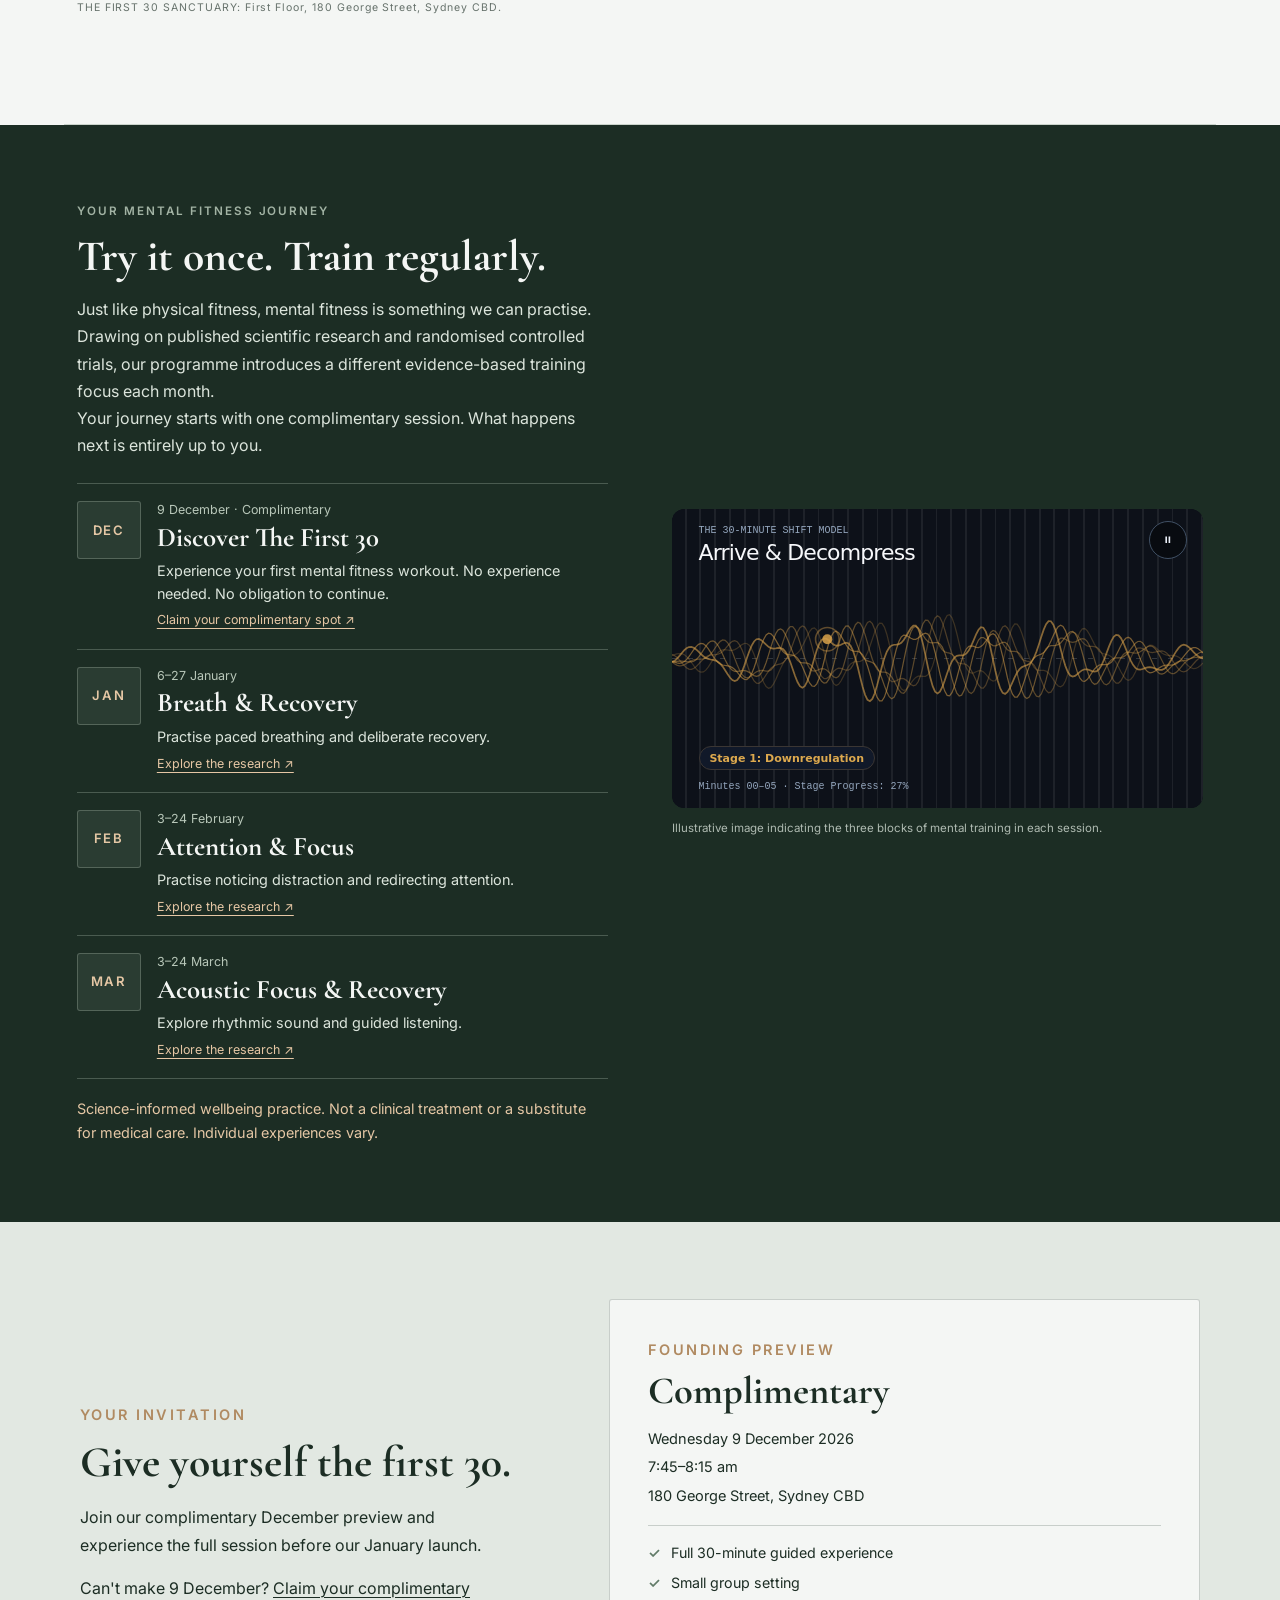
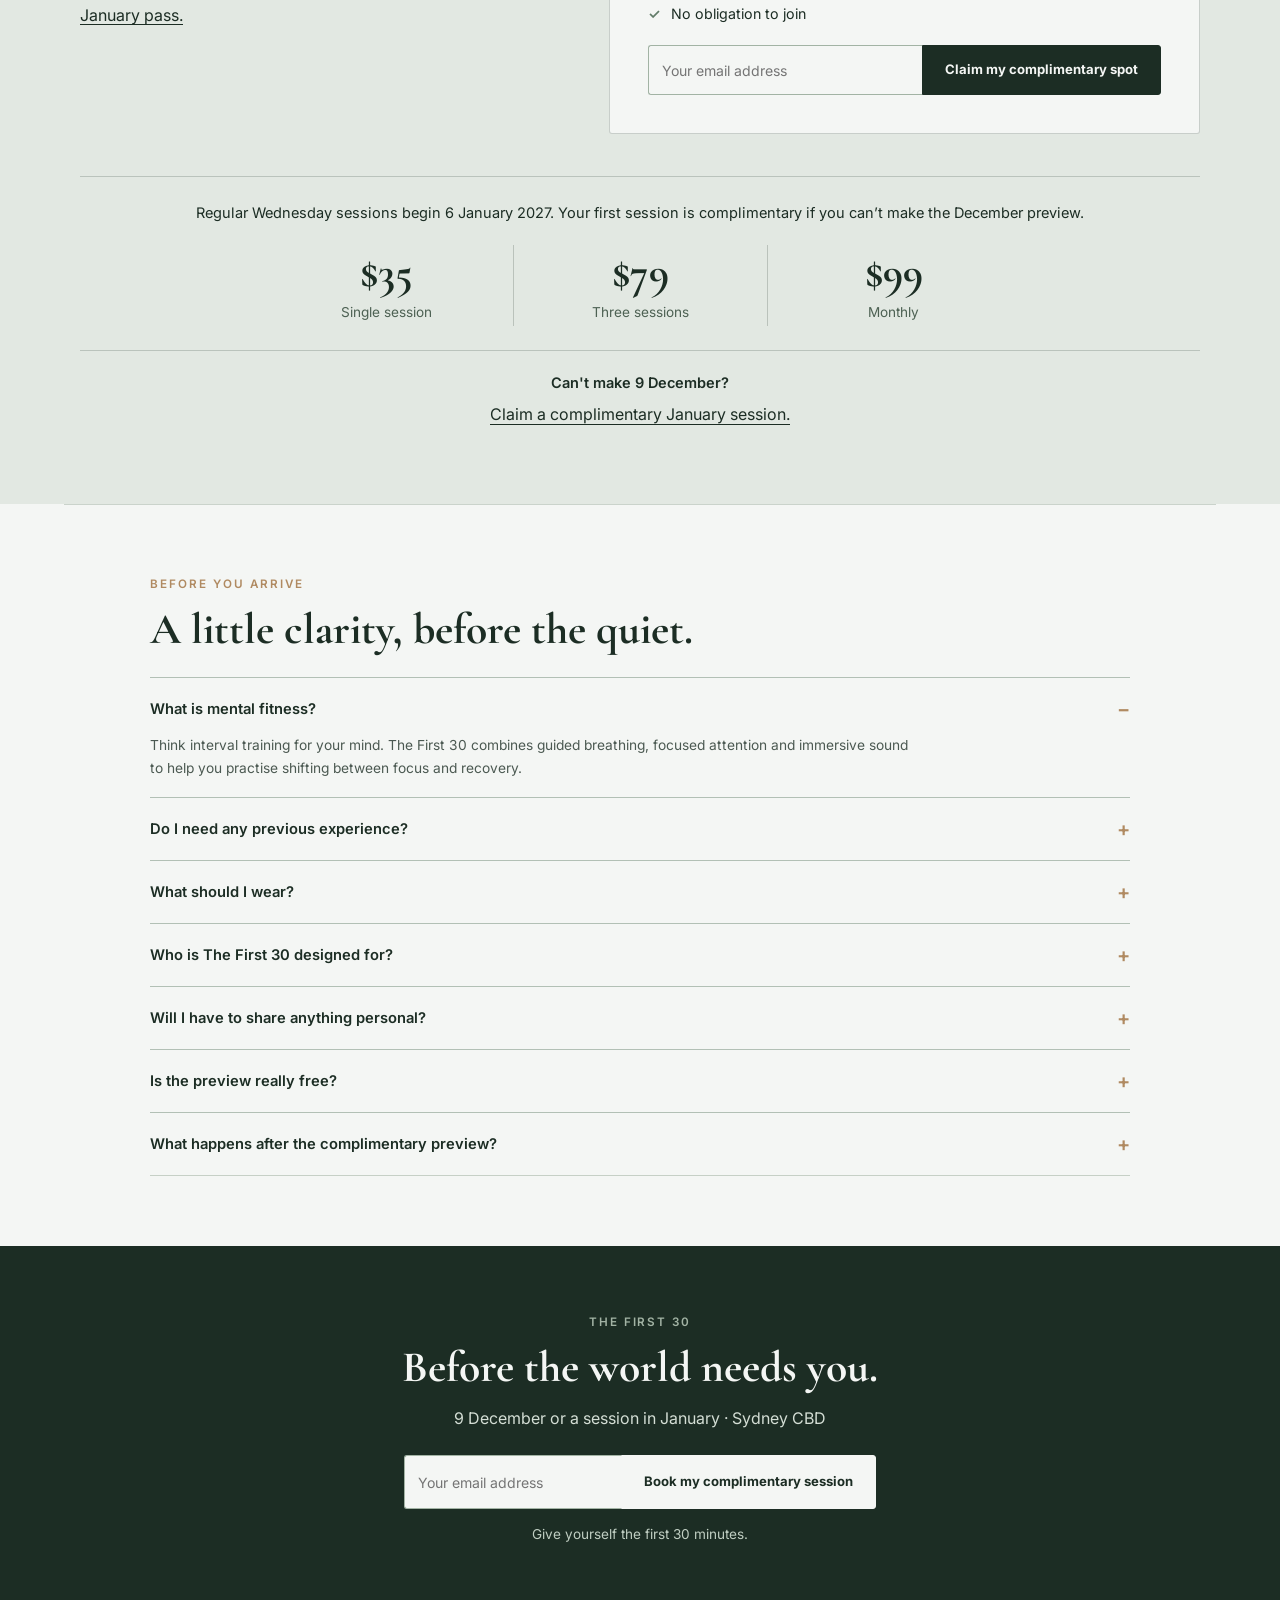
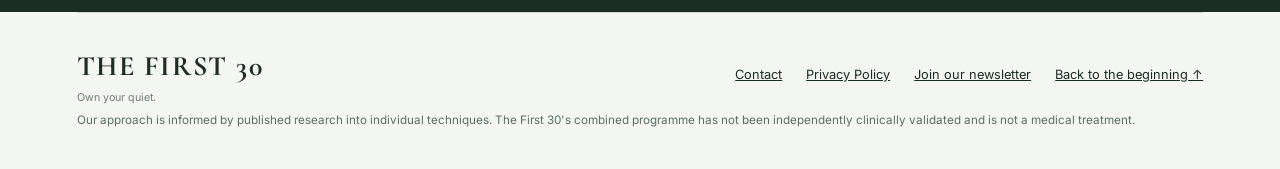
==== commit b5613e34: "Refine experience copy and move sanctuary before mental fitness journey" ====
--- a/index.html
+++ b/index.html
@@ -32,11 +32,11 @@
 <h3>Meet The First 30.</h3>
 <p>A dedicated space to step away from the noise, practise mental fitness and reset before your working day.</p>
 <p><strong>Nothing to organise. Nothing to prove. We'll guide you through the rest.</strong></p></div>
-</div></section><section class="section" id="experience"><div class="wrap"><div class="center"><p class="eyebrow">The experience</p><h2 class="section-title">Interval training for your mind.</h2><p class="section-sub">Not another app. Not another task on your to-do list. A structured in-person, boutique experience designed to help you practise switching between focus and recovery.</p></div><div class="steps"><article class="step"><div class="time">00–05 MINUTES</div><h3>01 / The Downshift</h3><p>Settle into your chair, put the outside world on pause and ease into the session with warmth, sound and guided breathing.</p><img alt="" src="assets/Arrival%20sensory%20cue.jpg"/></article><article class="step"><div class="time">05–22 MINUTES</div><h3>02 / Mental Fitness</h3><p>Follow coach-led breathing and attention intervals, supported by rhythmic sound. Practise redirecting your focus and shifting into recovery.</p><img alt="A facilitator faces a seated woman in the timber-lined studio" src="assets/first-30-guided-session.webp"/></article><article class="step"><div class="time">22–30 MINUTES</div><h3>03 / The Reset</h3><p>Gentle guided recovery and a gradual return to the outside world, ready to transition into your working day.</p><img alt="" src="assets/Ritual%20sensory%20cue.jpg"/></article></div><div class="center" style="margin-top:32px"><a class="button preview-register homepage-rsvp-fallback" href="/free-preview/">Experience it for yourself — complimentary</a><form class="homepage-rsvp-start" hidden aria-label="Book your complimentary session"><input name="email" type="email" autocomplete="email" placeholder="Your email address" aria-label="Your email address" required><button class="button" type="submit">Experience it for yourself — complimentary</button></form></div></div></section>
+</div></section><section class="section" id="experience"><div class="wrap"><div class="center"><p class="eyebrow">The experience</p><h2 class="section-title">Interval training for your mind.</h2><p class="section-sub">A structured in-person, boutique experience designed to help you practise switching between focus and recovery, right in the heart of Sydney's CBD.</p></div><div class="steps"><article class="step"><div class="time">00–05 MINUTES</div><h3>01 / The Downshift</h3><p>Settle into your chair, put the outside world on pause and ease into the session with warmth, sound and guided breathing.</p><img alt="" src="assets/Arrival%20sensory%20cue.jpg"/></article><article class="step"><div class="time">05–22 MINUTES</div><h3>02 / Mental Fitness</h3><p>Follow coach-led breathing and attention intervals, supported by rhythmic sound. Practise redirecting your focus and shifting into recovery.</p><img alt="A facilitator faces a seated woman in the timber-lined studio" src="assets/first-30-guided-session.webp"/></article><article class="step"><div class="time">22–30 MINUTES</div><h3>03 / The Reset</h3><p>Gentle guided recovery and a gradual return to the outside world, ready to transition into your working day.</p><img alt="" src="assets/Ritual%20sensory%20cue.jpg"/></article></div><div class="center" style="margin-top:32px"><a class="button preview-register homepage-rsvp-fallback" href="/free-preview/">Experience it for yourself — complimentary</a><form class="homepage-rsvp-start" hidden aria-label="Book your complimentary session"><input name="email" type="email" autocomplete="email" placeholder="Your email address" aria-label="Your email address" required><button class="button" type="submit">Experience it for yourself — complimentary</button></form></div></div></section>
 
 <section class="section workday-section" aria-labelledby="workday-title"><div class="wrap">
 <p class="eyebrow">DESIGNED AROUND YOUR LIFE</p>
-<h2 class="section-title" id="workday-title">For once, something that doesn't ask more of you.</h2>
+<h2 class="section-title" id="workday-title">Fully guided. No experience needed.</h2>
 <div class="workday-grid">
 <div class="workday-card"><span class="workday-icon" aria-hidden="true"><svg viewBox="0 0 24 24" fill="none" stroke="currentColor" stroke-width="1.6" stroke-linecap="round" stroke-linejoin="round" focusable="false"><path d="m8 4 4 3 4-3 3 2 3 5-4 2-1-2v9H7v-9l-1 2-4-2 3-5zM12 7v13"/></svg></span><h3>Come exactly as you are.</h3><p>Arrive in your work clothes, take a comfortable seat and settle in.</p></div>
 <div class="workday-card"><span class="workday-icon" aria-hidden="true"><svg viewBox="0 0 24 24" fill="none" stroke="currentColor" stroke-width="1.6" stroke-linecap="round" stroke-linejoin="round" focusable="false"><path d="M8 10V7a4 4 0 0 1 8 0v3"/><rect x="5" y="10" width="14" height="11" rx="2"/><path d="M12 14v3"/></svg></span><h3>A moment that's yours.</h3><p>Practise alongside others while keeping your thoughts and feelings private.</p></div>
@@ -46,7 +46,7 @@
 </div></section>
 <section class="section science-section" id="science" aria-labelledby="science-title"><div class="wrap">
 <p class="eyebrow">THE SCIENCE BEHIND THE FIRST 30</p>
-<h2 class="section-title" id="science-title">Not a meditation app. Not a wellness retreat. Mental fitness by design.</h2>
+<h2 class="section-title" id="science-title">Not a meditation app or wellness retreat. Mental fitness by design.</h2>
 <div class="science-intro">
 <p>Just as physical fitness involves practising movement, strength and recovery, mental fitness involves practising how we direct our attention and respond to the demands around us.</p>
 
@@ -61,6 +61,7 @@
 <p>Rather than asking you to simply switch off, we guide you through a structured practice of attention, regulation and recovery.</p>
 
 </div></div></section>
+<section class="section" id="space"><div class="wrap space-grid"><div class="space-main"><img alt="" src="assets/Concept%20photograph%20copy.jpg"/><div class="caption">THE FIRST 30 SANCTUARY: First Floor, 180 George Street, Sydney CBD.</div></div><div class="space-copy"><p class="eyebrow">The space itself</p><h2>Architecture Engineered for Focus.</h2><p>Step away from the city and into a dedicated timber-lined acoustic studio, designed to minimise outside noise and support focused attention and relaxation.</p><p>Immersive sound. Thoughtful lighting. Comfortable seating. A space where, for thirty minutes, there is nowhere else you need to be.</p><div class="address"><span aria-hidden="true">⌖</span><div><strong>Find The First 30 Sanctuary:</strong><br/><strong>First Floor, 180 George Street</strong><br/>Sydney Place · Sydney CBD<br/>Approximately five minutes from Wynyard and Circular Quay.</div></div><img alt="Person resting in a timber-lined lounge" class="space-secondary" src="assets/Concept photograph.jpg"/></div></div></section>
 <section class="section dark training-program-section" id="toolkit" aria-labelledby="training-program-title">
 <div class="wrap training-program-grid">
 <div class="training-program-copy">
@@ -79,7 +80,7 @@
 </div>
 <p class="training-program-footer">Science-informed wellbeing practice. Not a clinical treatment or a substitute for medical care. Individual experiences vary.</p>
 </div></section>
-<section class="section" id="space"><div class="wrap space-grid"><div class="space-main"><img alt="" src="assets/Concept%20photograph%20copy.jpg"/><div class="caption">THE FIRST 30 SANCTUARY: First Floor, 180 George Street, Sydney CBD.</div></div><div class="space-copy"><p class="eyebrow">The space itself</p><h2>Architecture Engineered for Focus.</h2><p>Step away from the city and into a dedicated timber-lined acoustic studio, designed to minimise outside noise and support focused attention and relaxation.</p><p>Immersive sound. Thoughtful lighting. Comfortable seating. A space where, for thirty minutes, there is nowhere else you need to be.</p><div class="address"><span aria-hidden="true">⌖</span><div><strong>Find The First 30 Sanctuary:</strong><br/><strong>First Floor, 180 George Street</strong><br/>Sydney Place · Sydney CBD<br/>Approximately five minutes from Wynyard and Circular Quay.</div></div><img alt="Person resting in a timber-lined lounge" class="space-secondary" src="assets/Concept photograph.jpg"/></div></div></section><section class="section booking invitation-section" id="book" aria-labelledby="invitation-title">
+<section class="section booking invitation-section" id="book" aria-labelledby="invitation-title">
 <div class="wrap invitation-wrap">
 <div class="invitation-grid">
 <div class="invitation-intro"><p class="eyebrow">YOUR INVITATION</p><h2 id="invitation-title">Give yourself the first 30.</h2><p>Join our complimentary December preview and experience the full session before our January launch.</p><p style="margin-top:1rem">Can't make 9 December? <a data-rsvp-priority href="mailto:hello@thefirst30.com.au?subject=Complimentary%20January%20pass" style="text-decoration:underline;text-underline-offset:3px">Claim your complimentary January pass.</a></p></div>
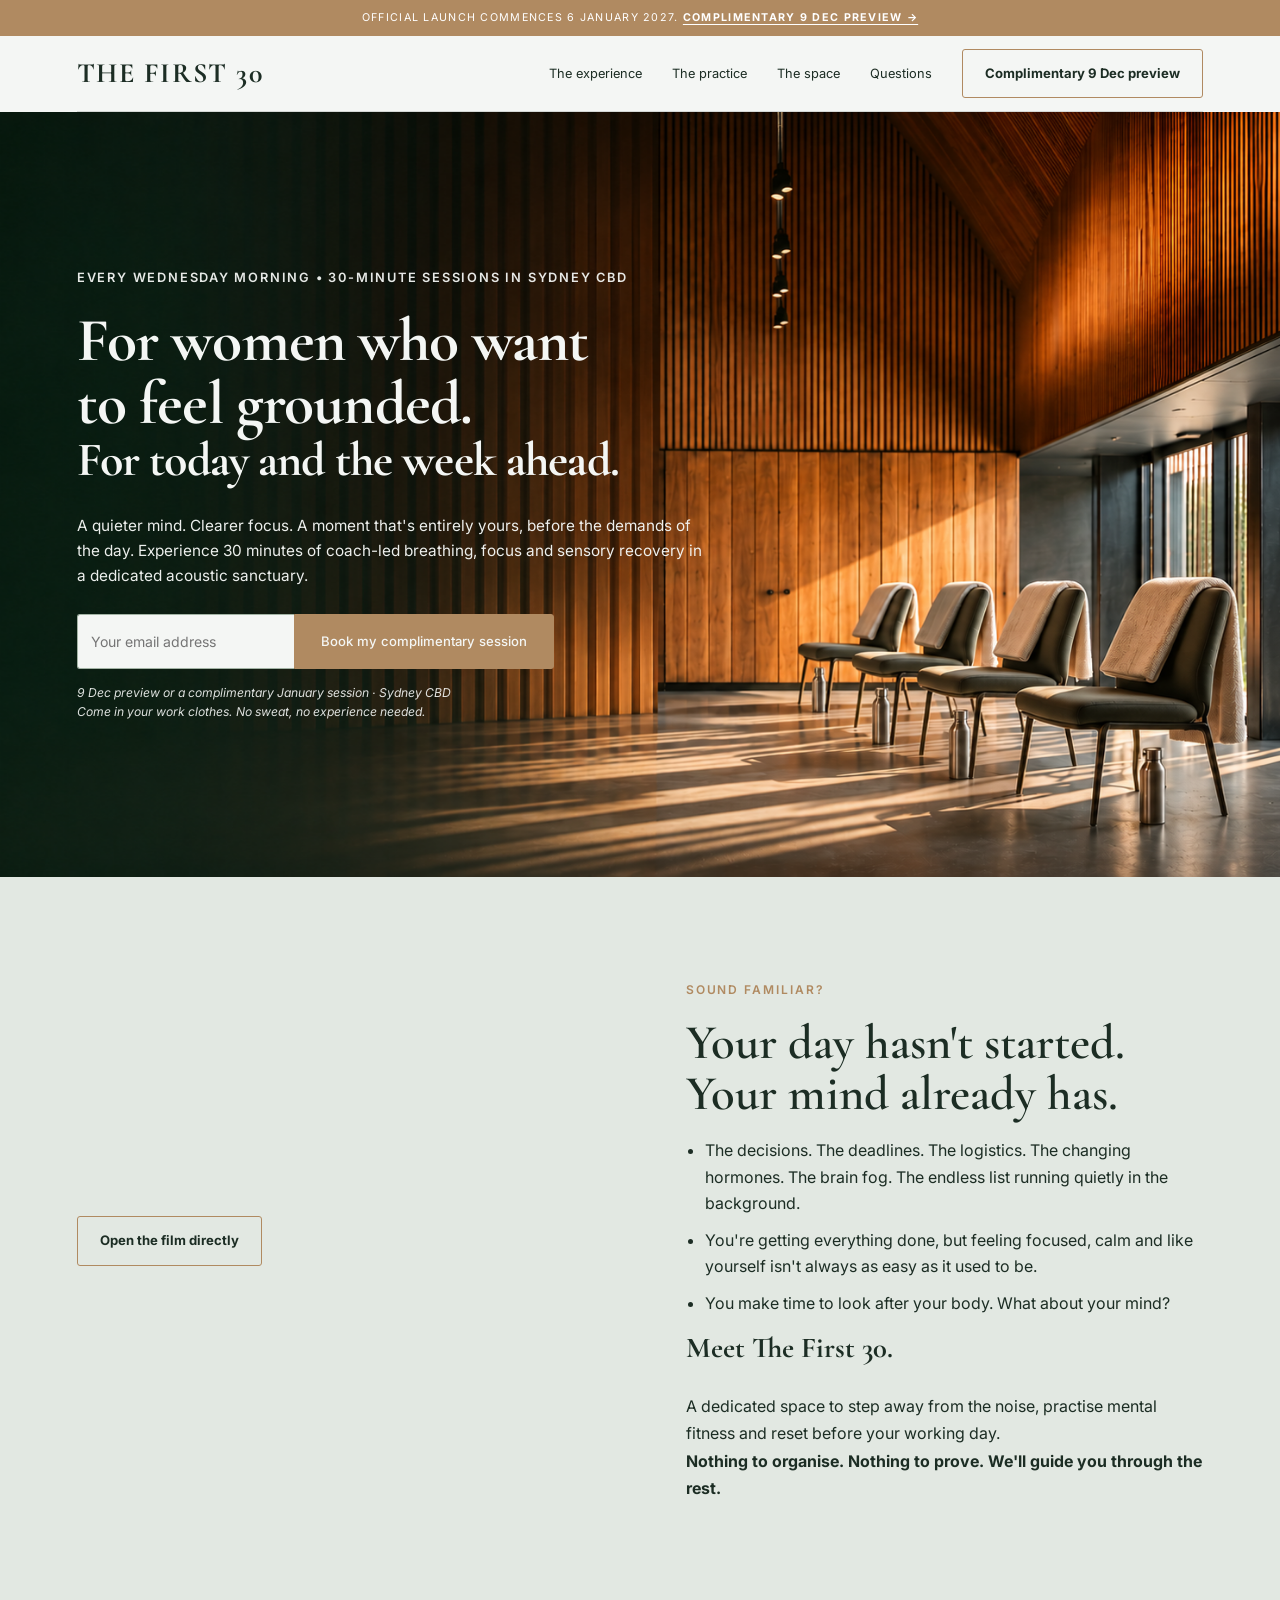
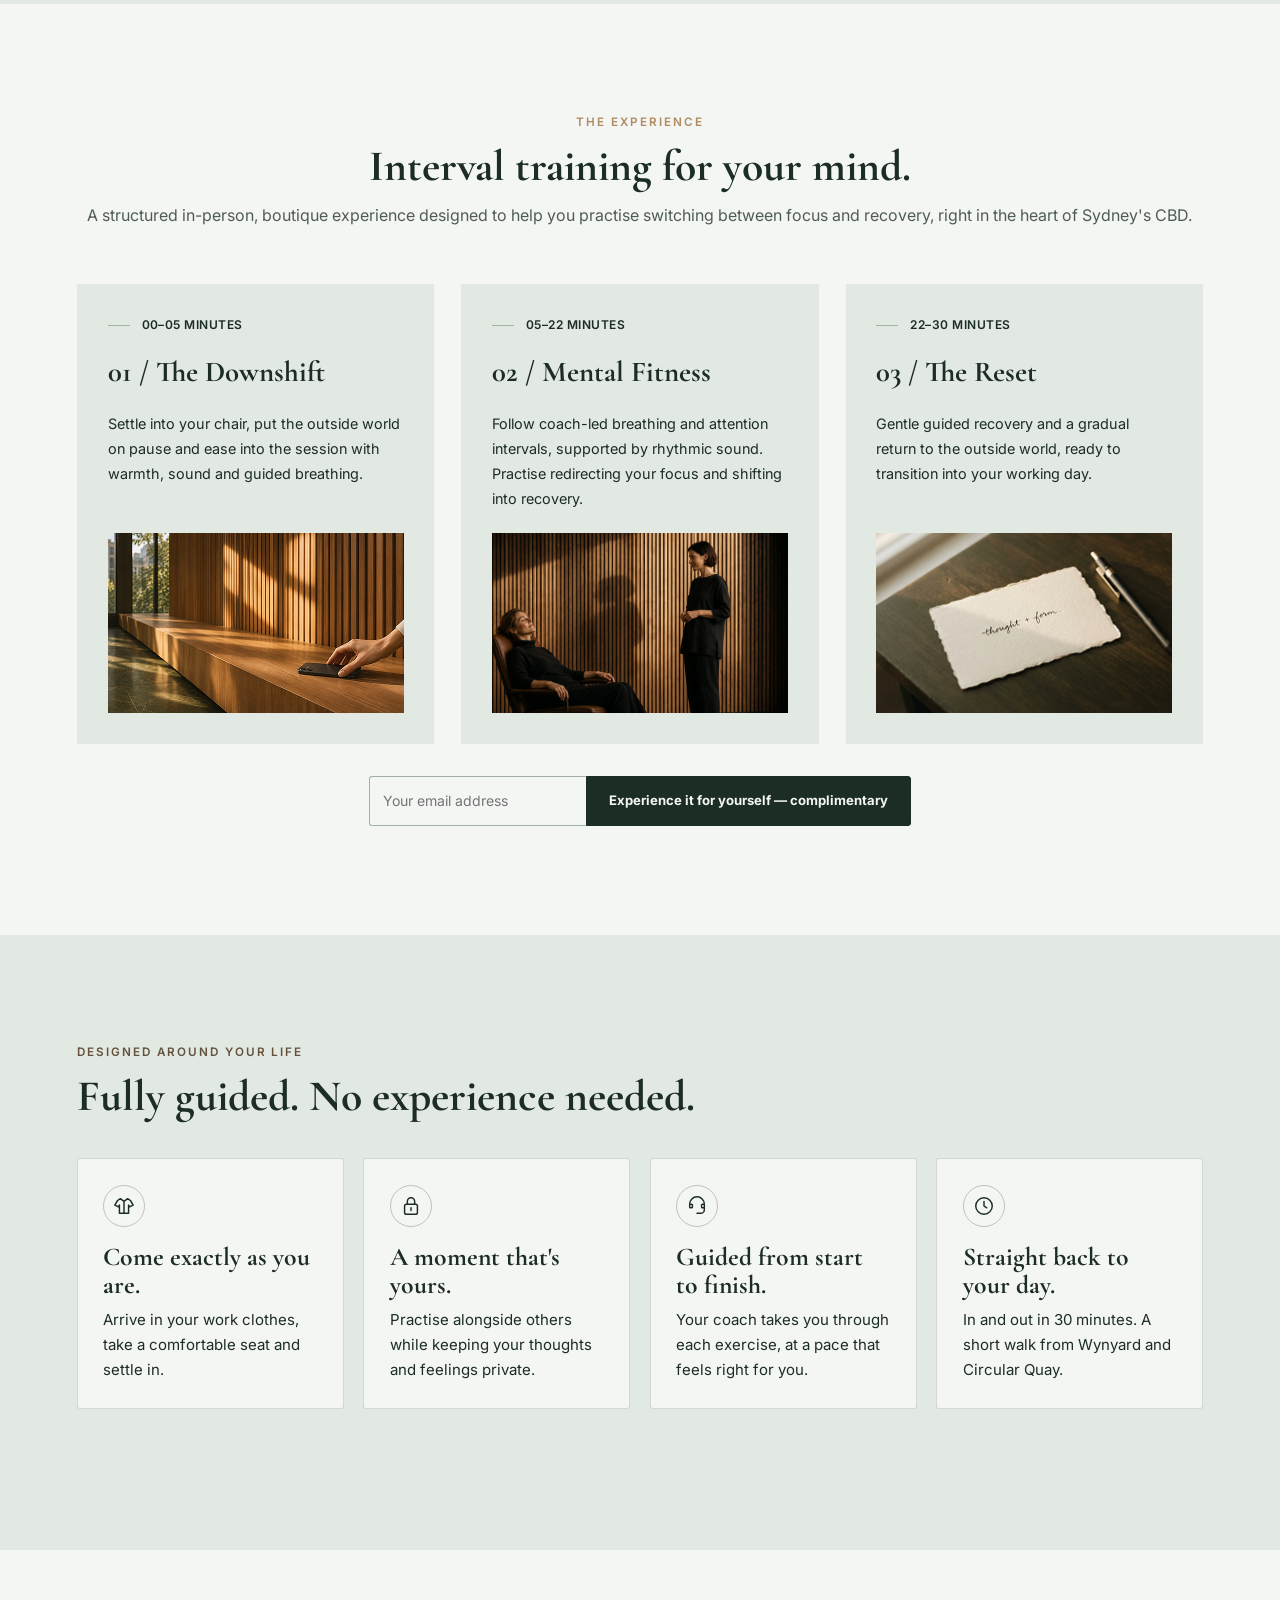
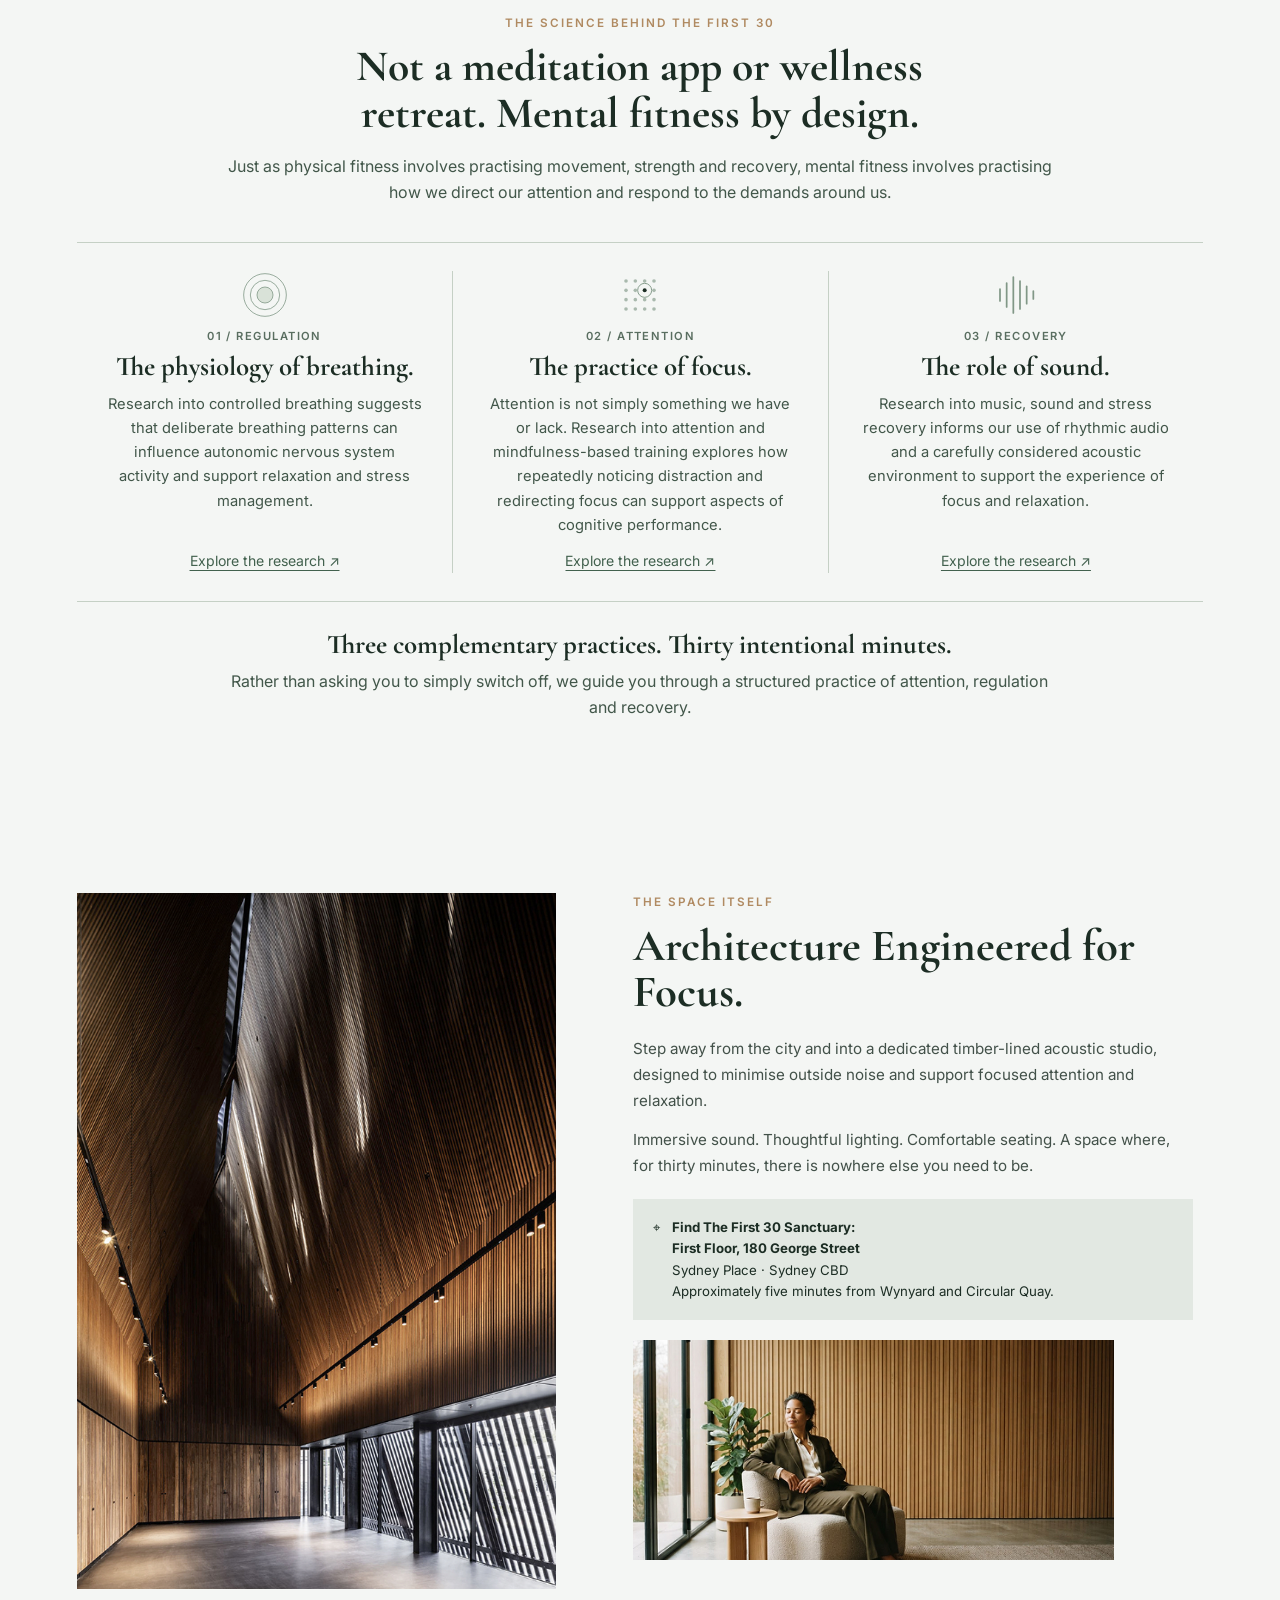
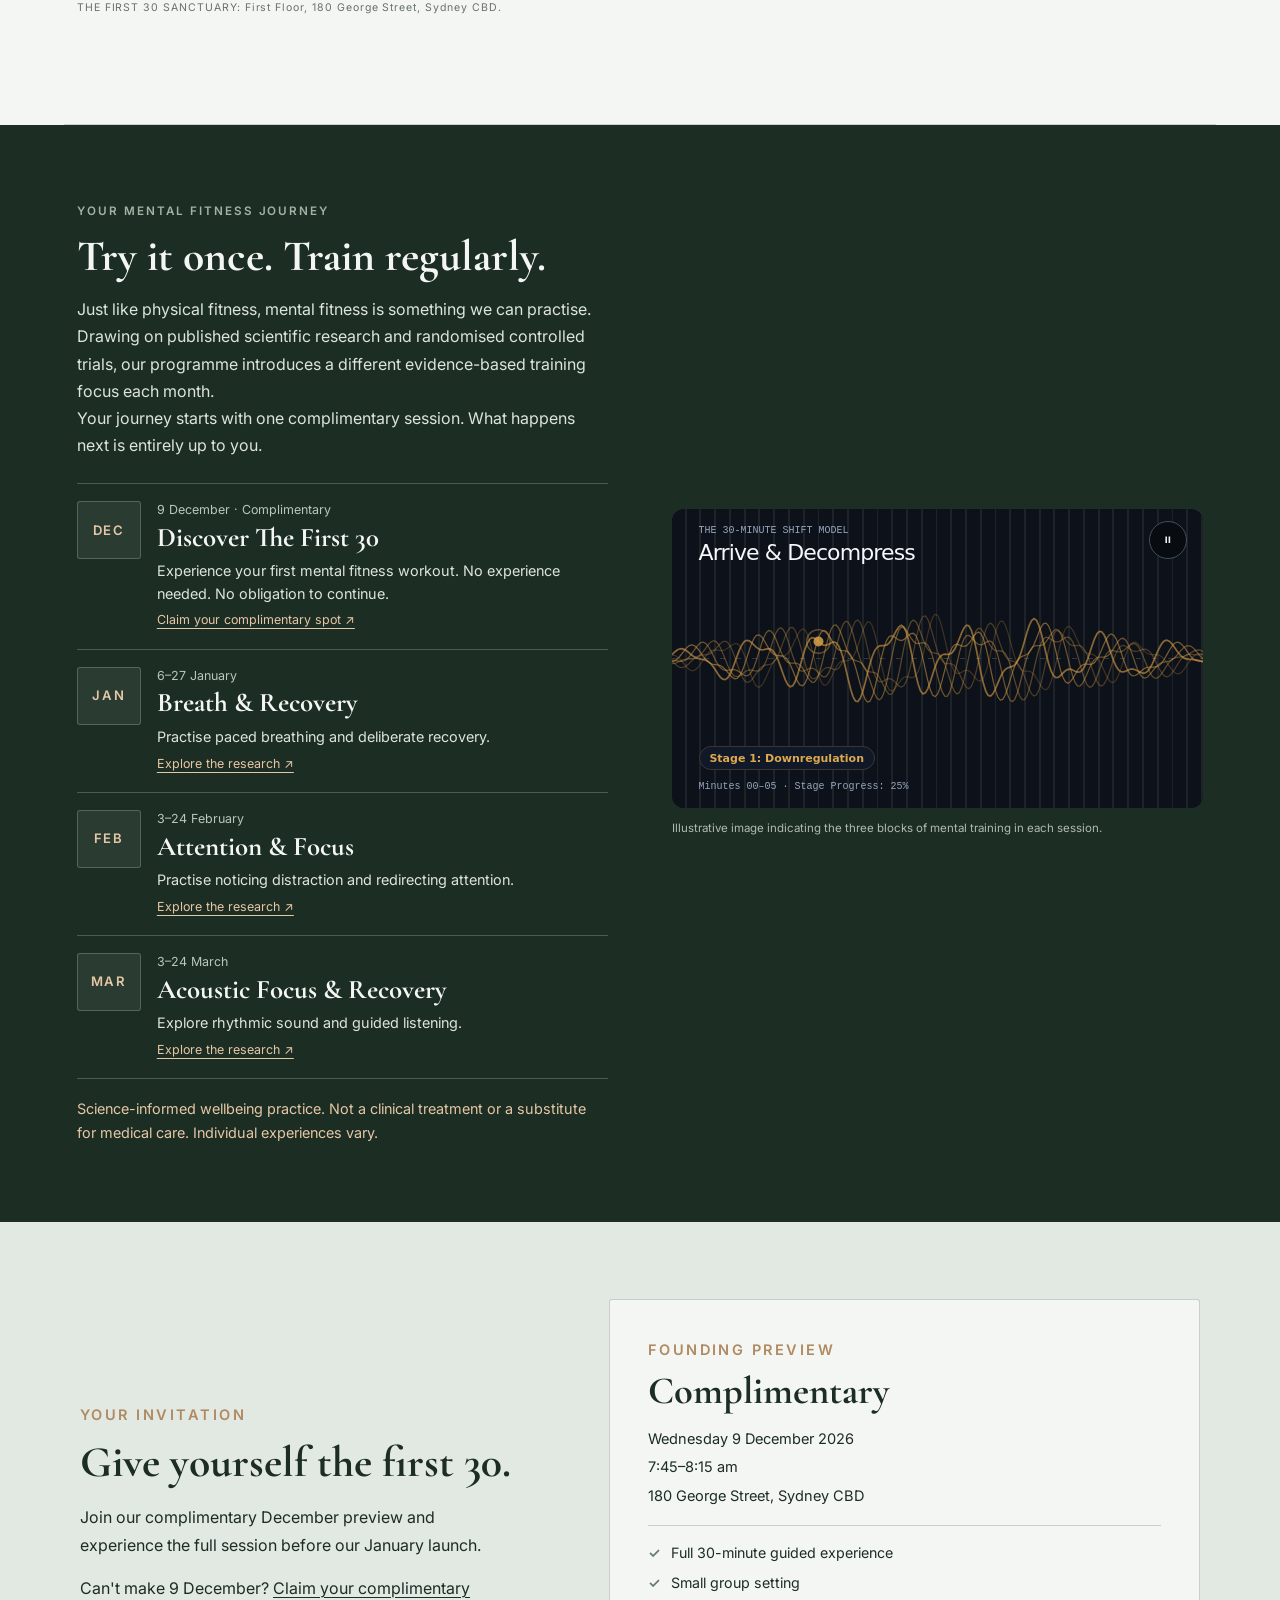
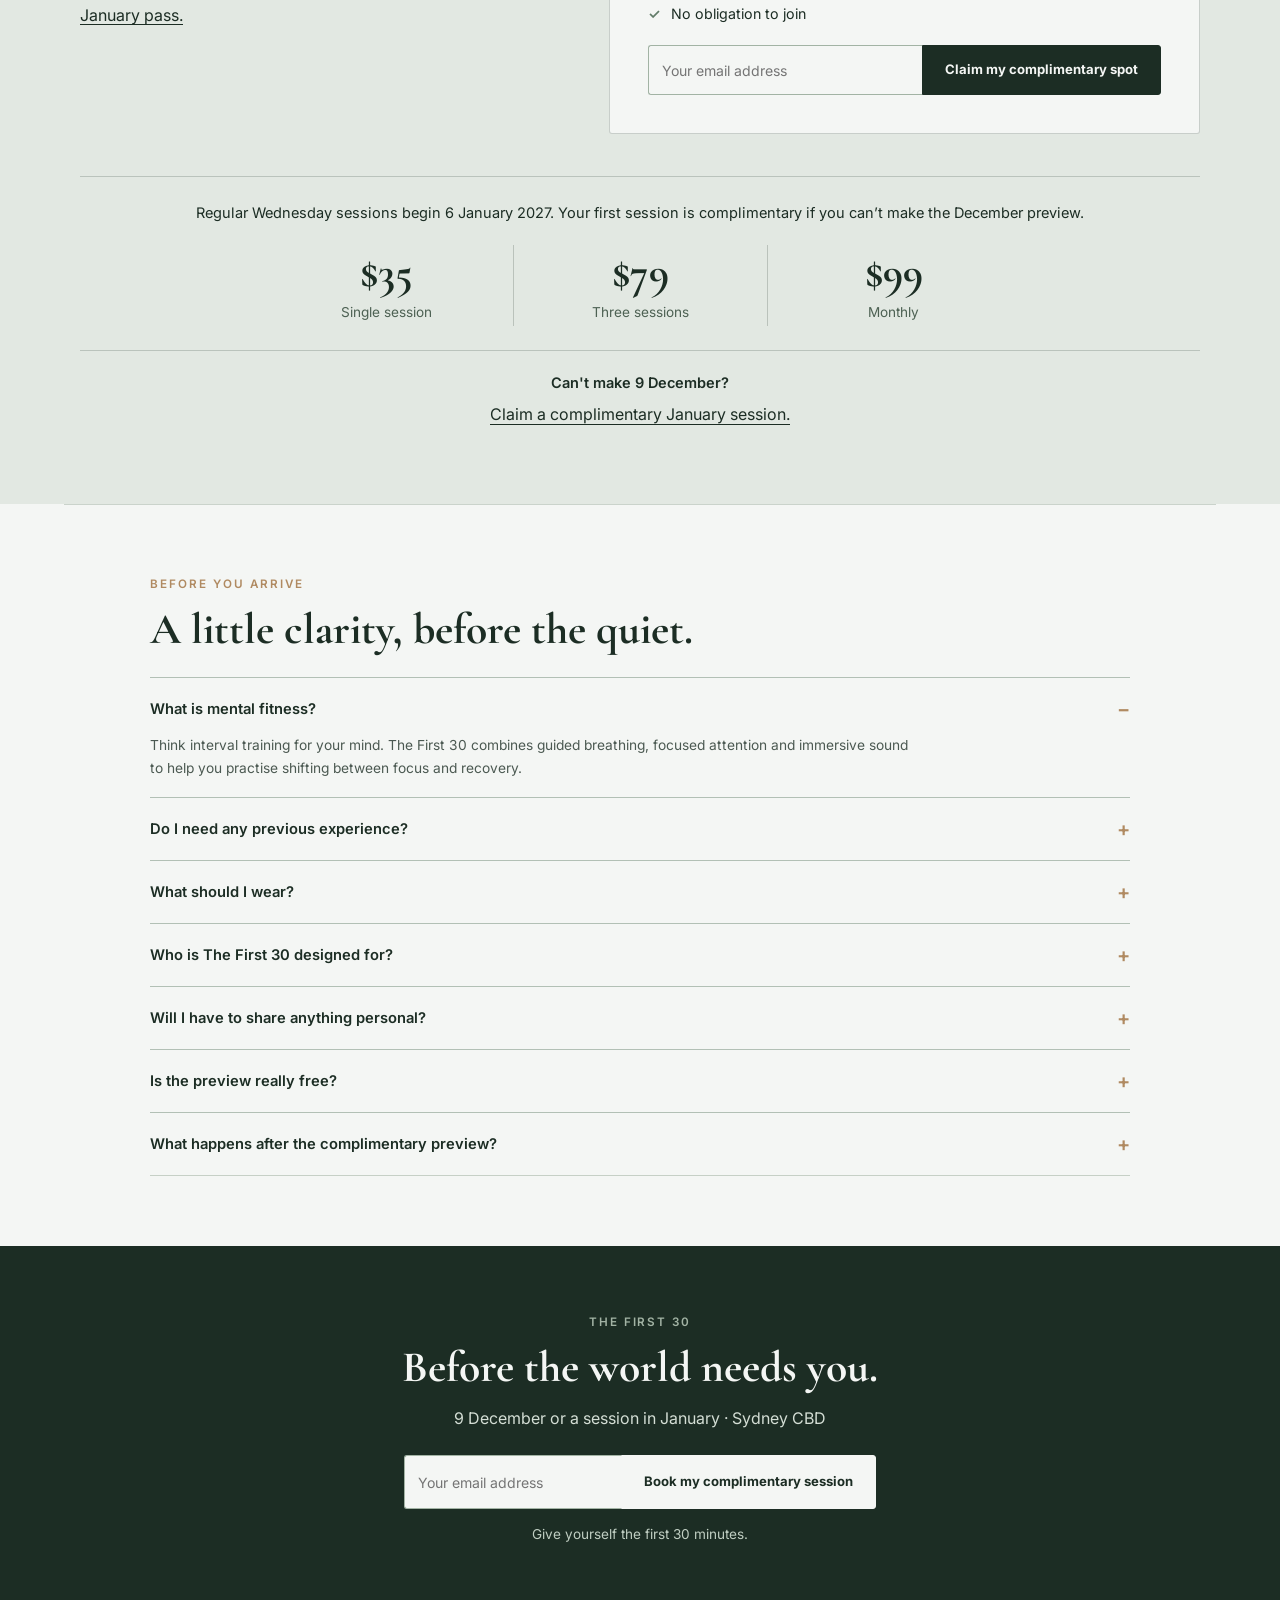
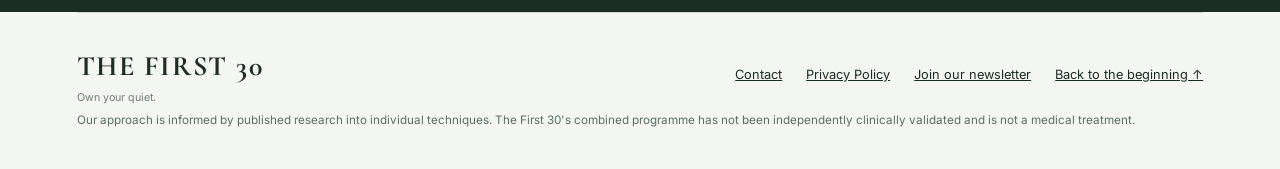
==== commit 879ed5ed: "Update homepage hero headline" ====
--- a/index.html
+++ b/index.html
@@ -17,7 +17,7 @@
 <meta name="twitter:description" content="A 30-minute, coach-led mental fitness session for women carrying the mental load. Get a complimentary spot at the Wednesday 9 December preview in Sydney CBD."/>
 <meta name="twitter:image" content="https://thefirst30.com.au/assets/homepage-share-1200.jpg"/>
 <link rel="icon" href="favicon.svg" type="image/svg+xml" sizes="any"/>
-</head><body id="top"><div class="announcement">OFFICIAL LAUNCH COMMENCES 6 JANUARY 2027. <a class="preview-register" data-rsvp-shortcut href="/free-preview/">Complimentary 9 Dec preview →</a></div><header class="wrap"><nav aria-label="Main navigation" class="nav"><a class="brand" href="#top">THE FIRST 30</a><button aria-controls="navlinks" aria-expanded="false" class="menu-toggle" id="menu">Menu ☰</button><div class="nav-links" id="navlinks"><a href="#experience">The experience</a><a href="#toolkit">The practice</a><a href="#space">The space</a><a href="#questions">Questions</a><a class="button preview-register outline" data-rsvp-shortcut href="/free-preview/">Complimentary 9 Dec preview</a></div></nav></header><section aria-label="The First 30 introduction" class="hero"><div class="wrap hero-inner"><div class="hero-copy"><p class="eyebrow">EVERY WEDNESDAY MORNING • 30-MINUTE SESSIONS IN SYDNEY CBD</p><h1>Mental fitness for women carrying the mental load.</h1><p class="intro">A quieter mind. Clearer focus. A moment that's entirely yours, before the demands of the day. Experience 30 minutes of coach-led breathing, focus and sensory recovery in a dedicated acoustic sanctuary.</p><a class="button preview-register homepage-rsvp-fallback" href="/free-preview/">Book my complimentary session</a><form class="homepage-rsvp-start" hidden aria-label="Book your complimentary session"><input id="hero-rsvp-email" name="email" type="email" autocomplete="email" placeholder="Your email address" aria-label="Your email address" required><button class="button" type="submit">Book my complimentary session</button></form><p class="fineprint">9 Dec preview or a complimentary January session · Sydney CBD<br><em>Come in your work clothes. No sweat, no experience needed.</em></p></div></div></section>
+</head><body id="top"><div class="announcement">OFFICIAL LAUNCH COMMENCES 6 JANUARY 2027. <a class="preview-register" data-rsvp-shortcut href="/free-preview/">Complimentary 9 Dec preview →</a></div><header class="wrap"><nav aria-label="Main navigation" class="nav"><a class="brand" href="#top">THE FIRST 30</a><button aria-controls="navlinks" aria-expanded="false" class="menu-toggle" id="menu">Menu ☰</button><div class="nav-links" id="navlinks"><a href="#experience">The experience</a><a href="#toolkit">The practice</a><a href="#space">The space</a><a href="#questions">Questions</a><a class="button preview-register outline" data-rsvp-shortcut href="/free-preview/">Complimentary 9 Dec preview</a></div></nav></header><section aria-label="The First 30 introduction" class="hero"><div class="wrap hero-inner"><div class="hero-copy"><p class="eyebrow">EVERY WEDNESDAY MORNING • 30-MINUTE SESSIONS IN SYDNEY CBD</p><h1>For women who want to feel grounded. <span style="display:block;font-size:0.78em">For today and the week ahead.</span></h1><p class="intro">A quieter mind. Clearer focus. A moment that's entirely yours, before the demands of the day. Experience 30 minutes of coach-led breathing, focus and sensory recovery in a dedicated acoustic sanctuary.</p><a class="button preview-register homepage-rsvp-fallback" href="/free-preview/">Book my complimentary session</a><form class="homepage-rsvp-start" hidden aria-label="Book your complimentary session"><input id="hero-rsvp-email" name="email" type="email" autocomplete="email" placeholder="Your email address" aria-label="Your email address" required><button class="button" type="submit">Book my complimentary session</button></form><p class="fineprint">9 Dec preview or a complimentary January session · Sydney CBD<br><em>Come in your work clothes. No sweat, no experience needed.</em></p></div></div></section>
 <main><section class="methodology-section" id="methodology">
 <div class="wrap methodology-copy"><div class="method-video">
 <video id="intro-film" src="assets/the-first-30-own-your-quiet-women.mp4?v=6aa486e" poster="assets/own-your-clarity-poster.jpg" aria-label="The First 30 — Own Your Quiet film" controls playsinline preload="metadata"></video>
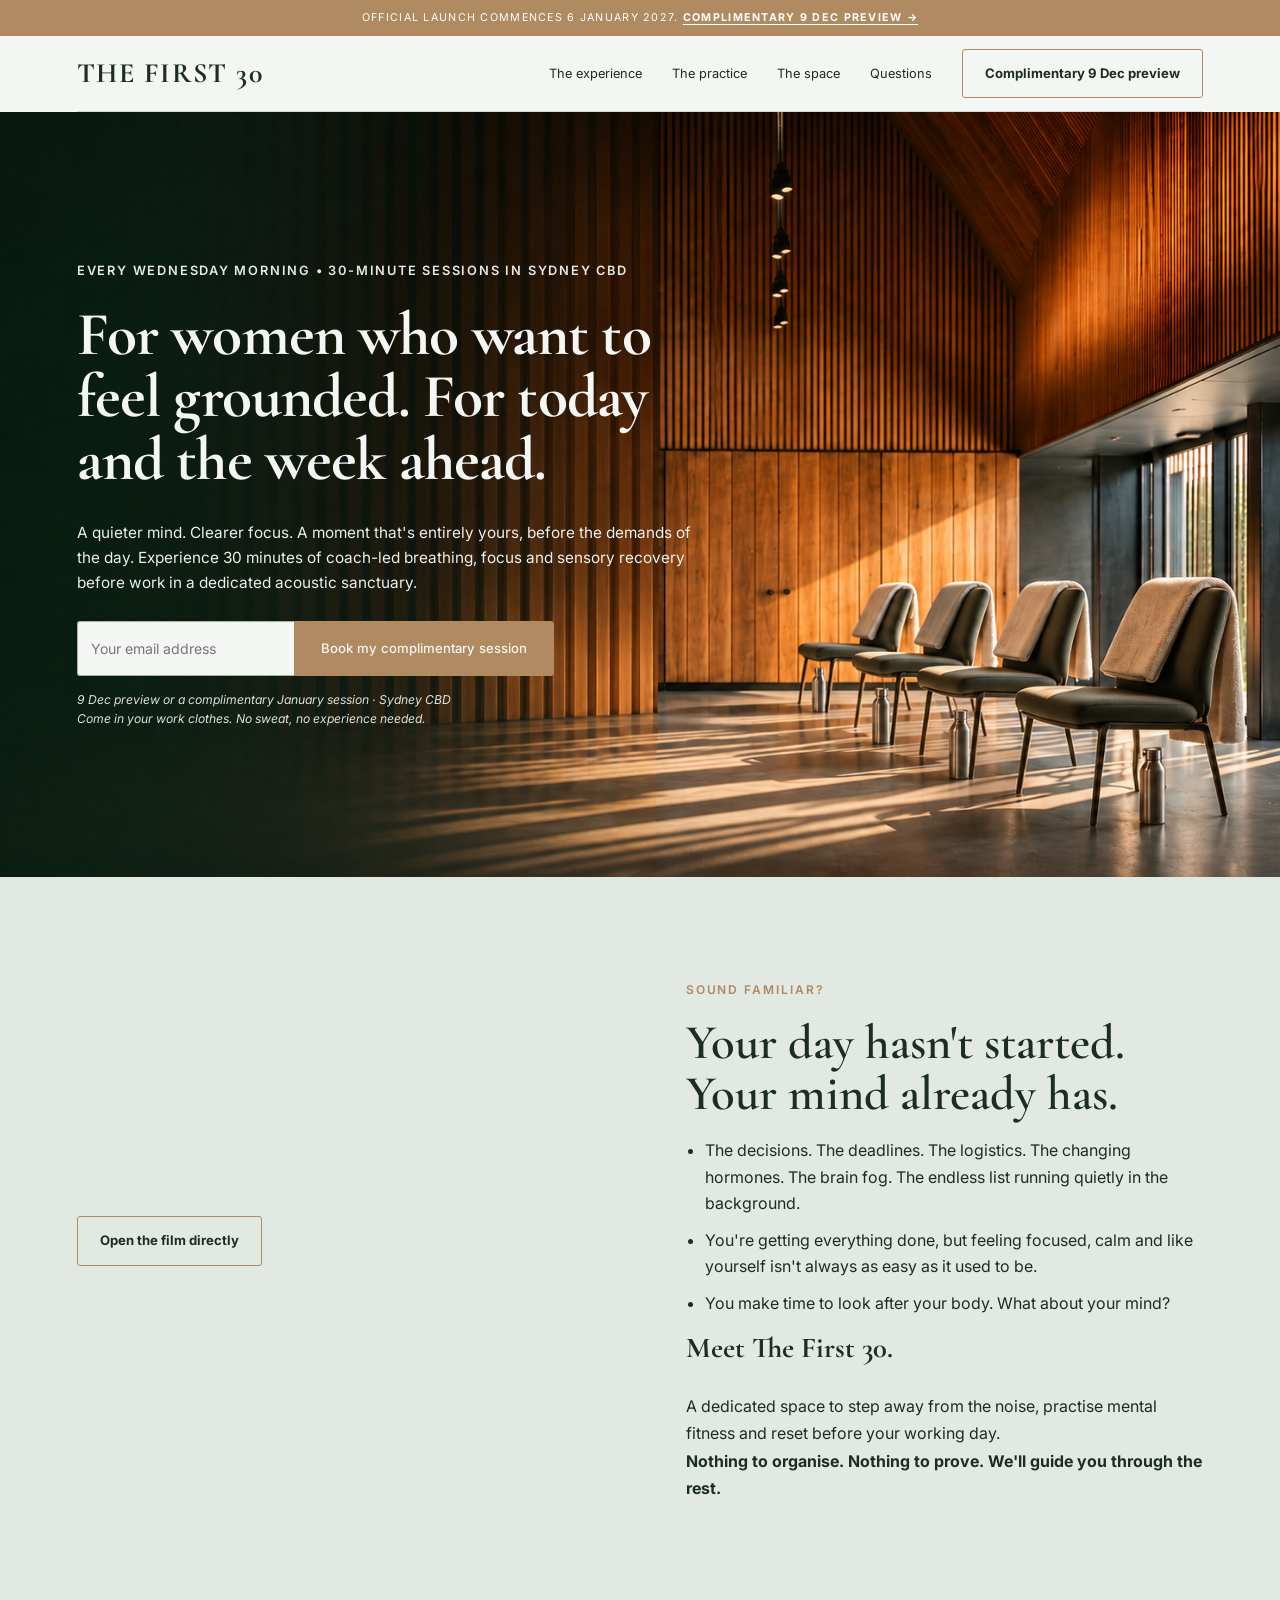
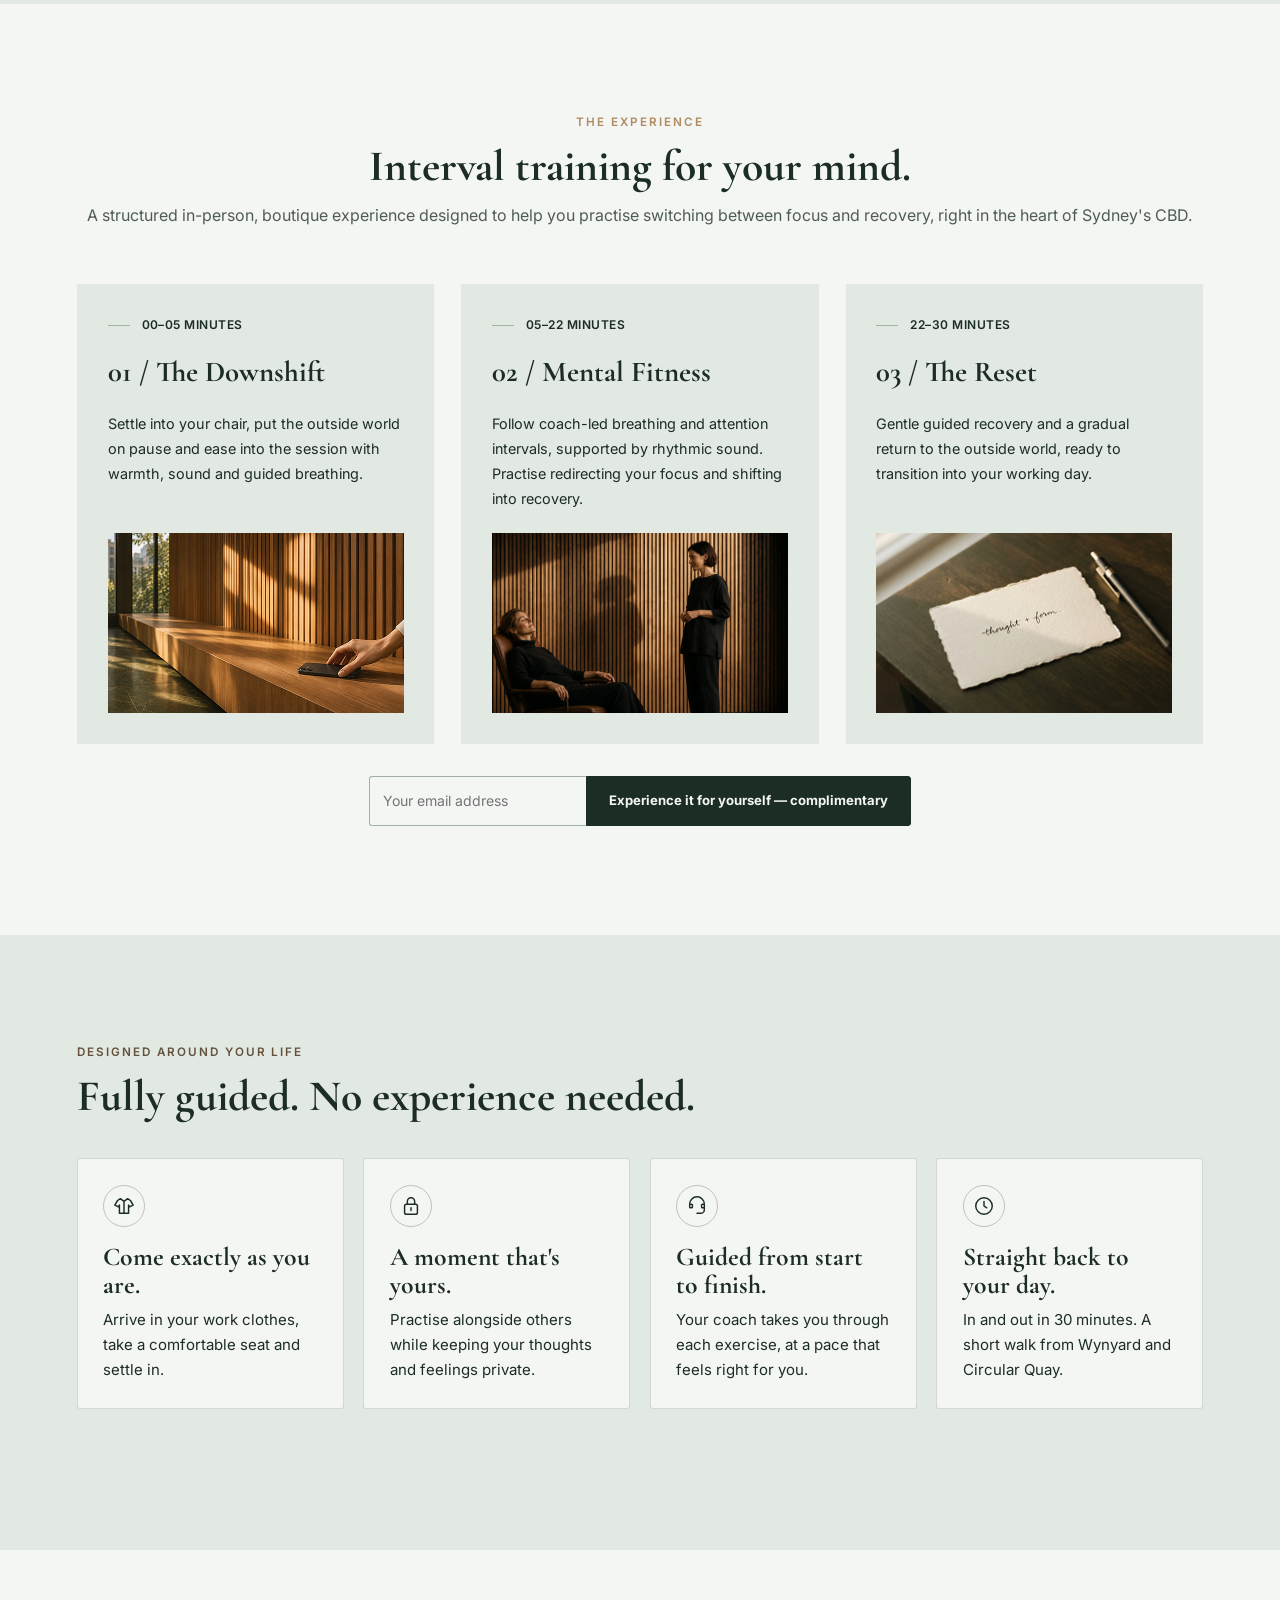
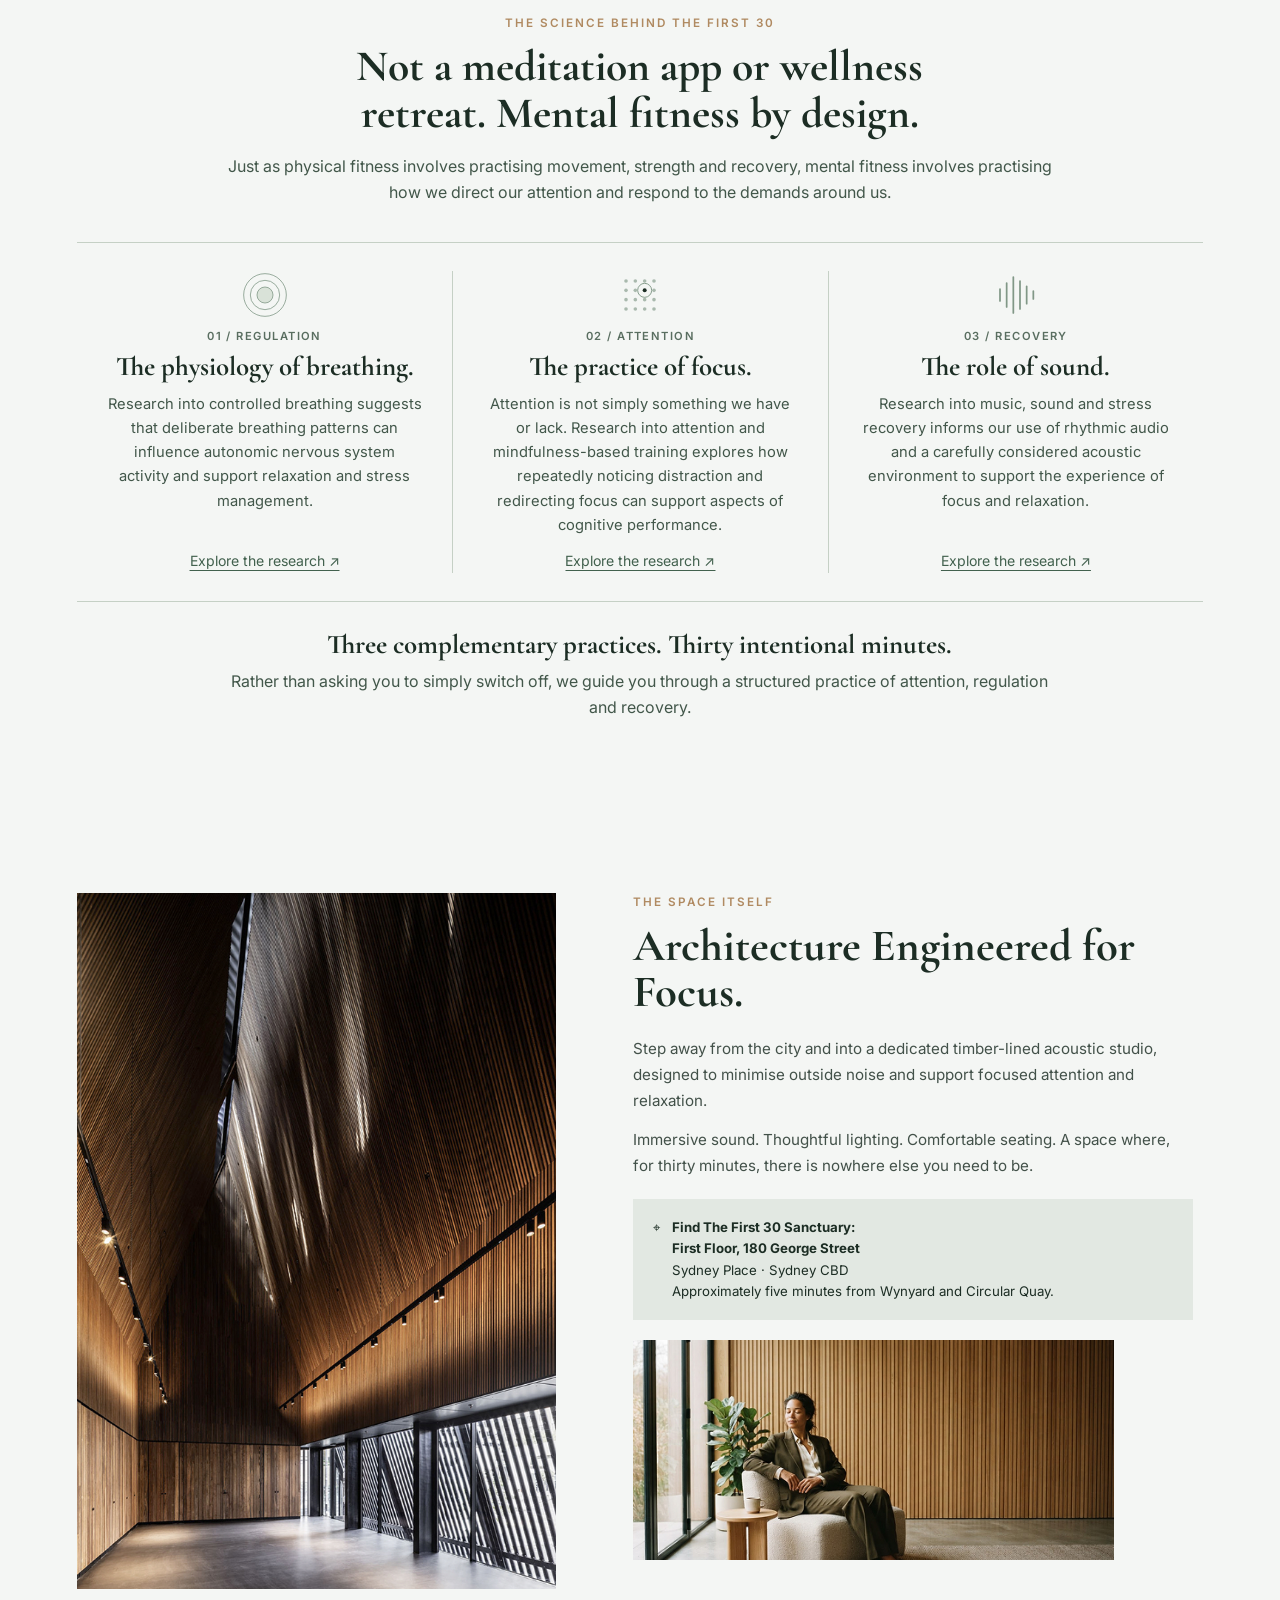
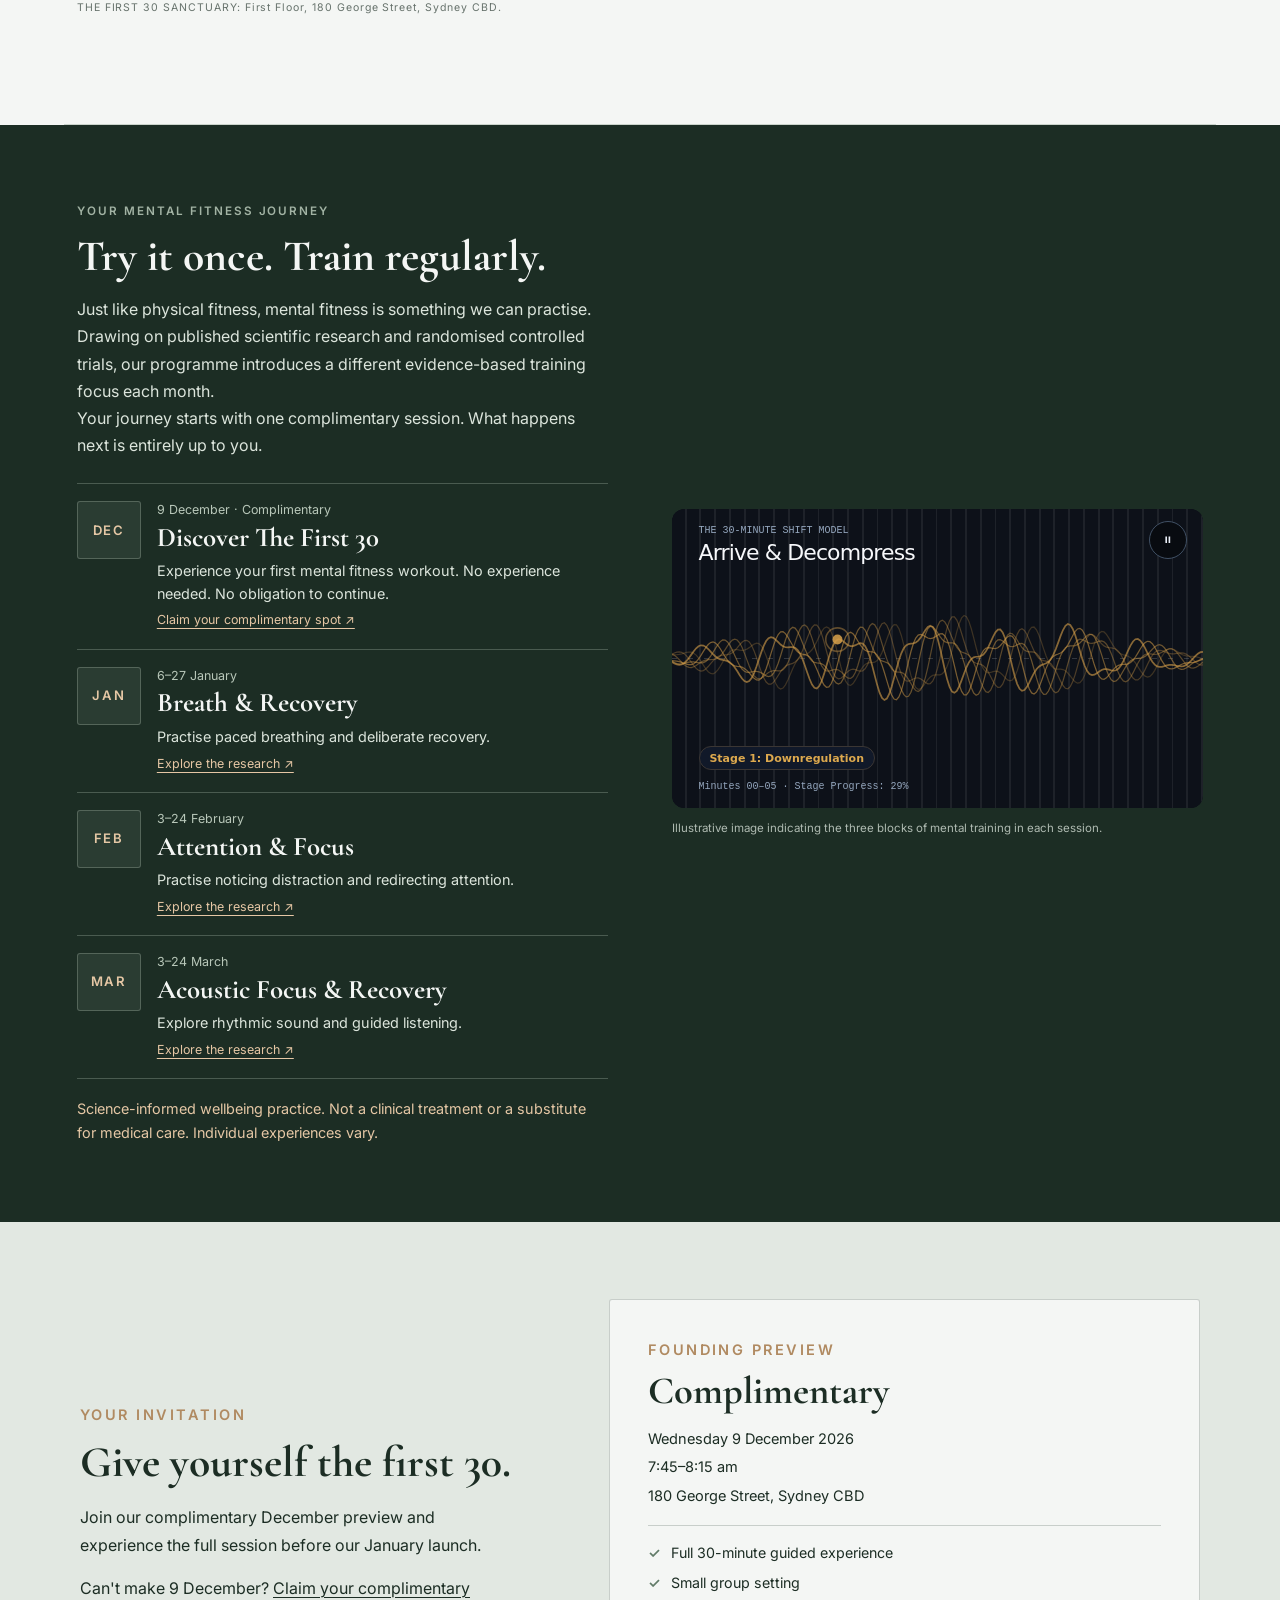
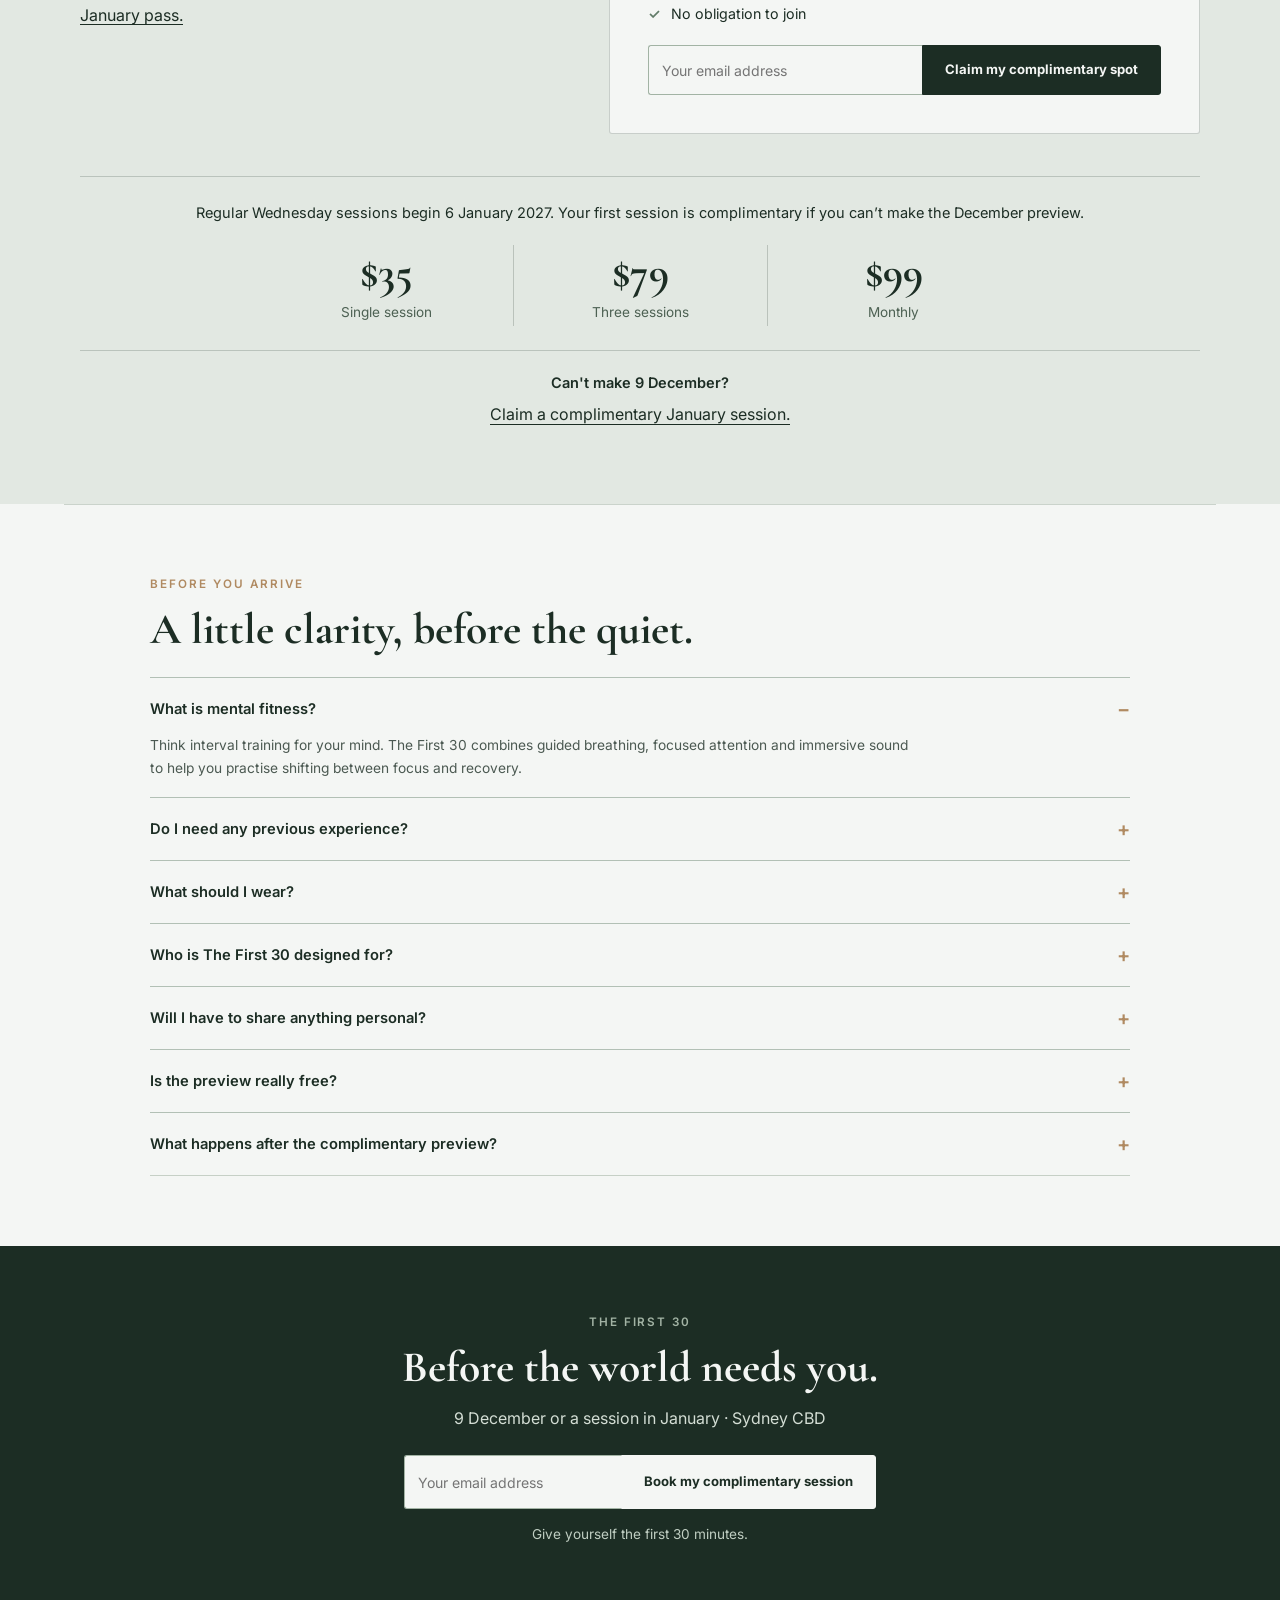
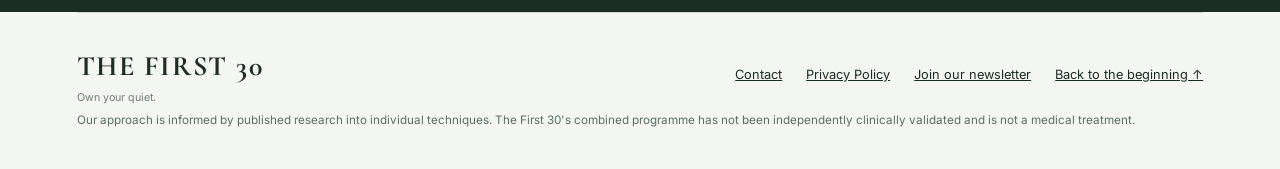
==== commit 0e2f4bec: "Refine hero headline wrapping and introductory copy" ====
--- a/index.html
+++ b/index.html
@@ -17,7 +17,7 @@
 <meta name="twitter:description" content="A 30-minute, coach-led mental fitness session for women carrying the mental load. Get a complimentary spot at the Wednesday 9 December preview in Sydney CBD."/>
 <meta name="twitter:image" content="https://thefirst30.com.au/assets/homepage-share-1200.jpg"/>
 <link rel="icon" href="favicon.svg" type="image/svg+xml" sizes="any"/>
-</head><body id="top"><div class="announcement">OFFICIAL LAUNCH COMMENCES 6 JANUARY 2027. <a class="preview-register" data-rsvp-shortcut href="/free-preview/">Complimentary 9 Dec preview →</a></div><header class="wrap"><nav aria-label="Main navigation" class="nav"><a class="brand" href="#top">THE FIRST 30</a><button aria-controls="navlinks" aria-expanded="false" class="menu-toggle" id="menu">Menu ☰</button><div class="nav-links" id="navlinks"><a href="#experience">The experience</a><a href="#toolkit">The practice</a><a href="#space">The space</a><a href="#questions">Questions</a><a class="button preview-register outline" data-rsvp-shortcut href="/free-preview/">Complimentary 9 Dec preview</a></div></nav></header><section aria-label="The First 30 introduction" class="hero"><div class="wrap hero-inner"><div class="hero-copy"><p class="eyebrow">EVERY WEDNESDAY MORNING • 30-MINUTE SESSIONS IN SYDNEY CBD</p><h1>For women who want to feel grounded. <span style="display:block;font-size:0.78em">For today and the week ahead.</span></h1><p class="intro">A quieter mind. Clearer focus. A moment that's entirely yours, before the demands of the day. Experience 30 minutes of coach-led breathing, focus and sensory recovery in a dedicated acoustic sanctuary.</p><a class="button preview-register homepage-rsvp-fallback" href="/free-preview/">Book my complimentary session</a><form class="homepage-rsvp-start" hidden aria-label="Book your complimentary session"><input id="hero-rsvp-email" name="email" type="email" autocomplete="email" placeholder="Your email address" aria-label="Your email address" required><button class="button" type="submit">Book my complimentary session</button></form><p class="fineprint">9 Dec preview or a complimentary January session · Sydney CBD<br><em>Come in your work clothes. No sweat, no experience needed.</em></p></div></div></section>
+</head><body id="top"><div class="announcement">OFFICIAL LAUNCH COMMENCES 6 JANUARY 2027. <a class="preview-register" data-rsvp-shortcut href="/free-preview/">Complimentary 9 Dec preview →</a></div><header class="wrap"><nav aria-label="Main navigation" class="nav"><a class="brand" href="#top">THE FIRST 30</a><button aria-controls="navlinks" aria-expanded="false" class="menu-toggle" id="menu">Menu ☰</button><div class="nav-links" id="navlinks"><a href="#experience">The experience</a><a href="#toolkit">The practice</a><a href="#space">The space</a><a href="#questions">Questions</a><a class="button preview-register outline" data-rsvp-shortcut href="/free-preview/">Complimentary 9 Dec preview</a></div></nav></header><section aria-label="The First 30 introduction" class="hero"><div class="wrap hero-inner"><div class="hero-copy"><p class="eyebrow">EVERY WEDNESDAY MORNING • 30-MINUTE SESSIONS IN SYDNEY CBD</p><h1>For women who want to feel grounded. For today and the week ahead.</h1><p class="intro">A quieter mind. Clearer focus. A moment that's entirely yours, before the demands of the day. Experience 30 minutes of coach-led breathing, focus and sensory recovery before work in a dedicated acoustic sanctuary.</p><a class="button preview-register homepage-rsvp-fallback" href="/free-preview/">Book my complimentary session</a><form class="homepage-rsvp-start" hidden aria-label="Book your complimentary session"><input id="hero-rsvp-email" name="email" type="email" autocomplete="email" placeholder="Your email address" aria-label="Your email address" required><button class="button" type="submit">Book my complimentary session</button></form><p class="fineprint">9 Dec preview or a complimentary January session · Sydney CBD<br><em>Come in your work clothes. No sweat, no experience needed.</em></p></div></div></section>
 <main><section class="methodology-section" id="methodology">
 <div class="wrap methodology-copy"><div class="method-video">
 <video id="intro-film" src="assets/the-first-30-own-your-quiet-women.mp4?v=6aa486e" poster="assets/own-your-clarity-poster.jpg" aria-label="The First 30 — Own Your Quiet film" controls playsinline preload="metadata"></video>
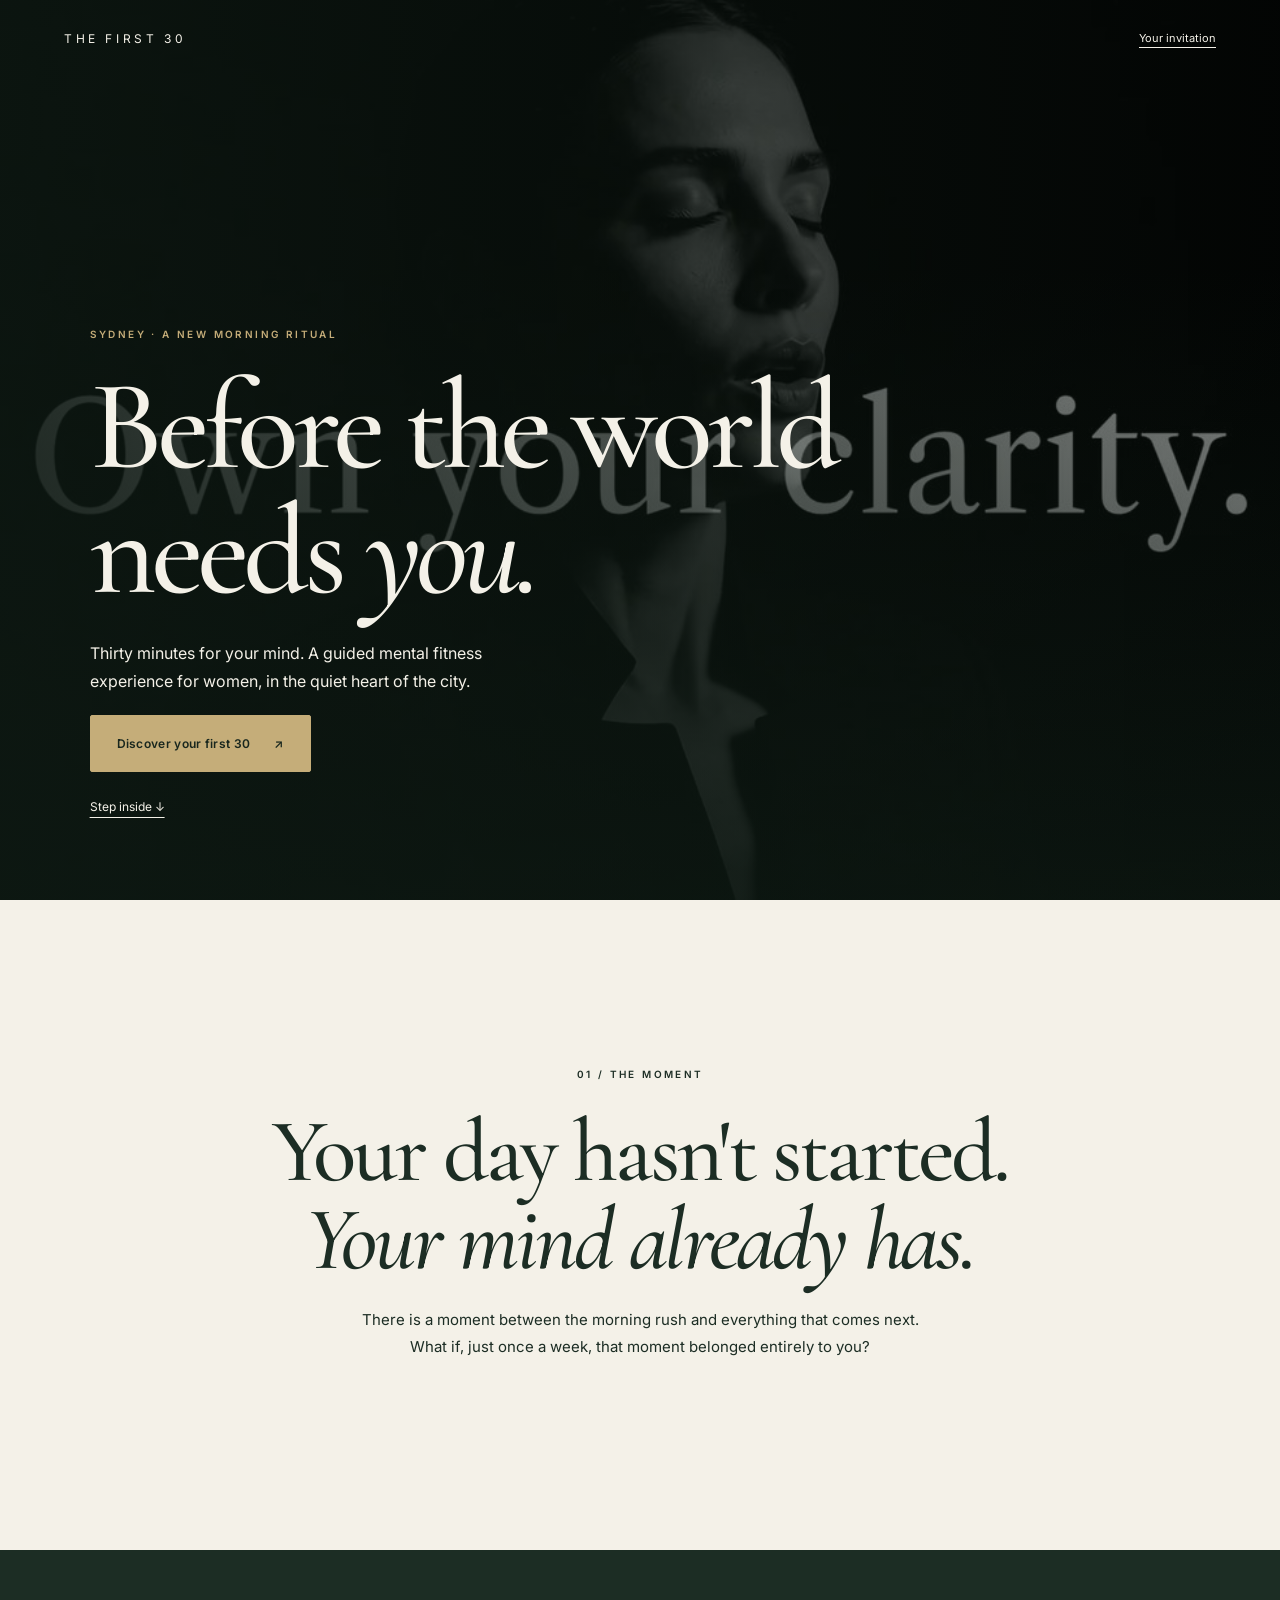
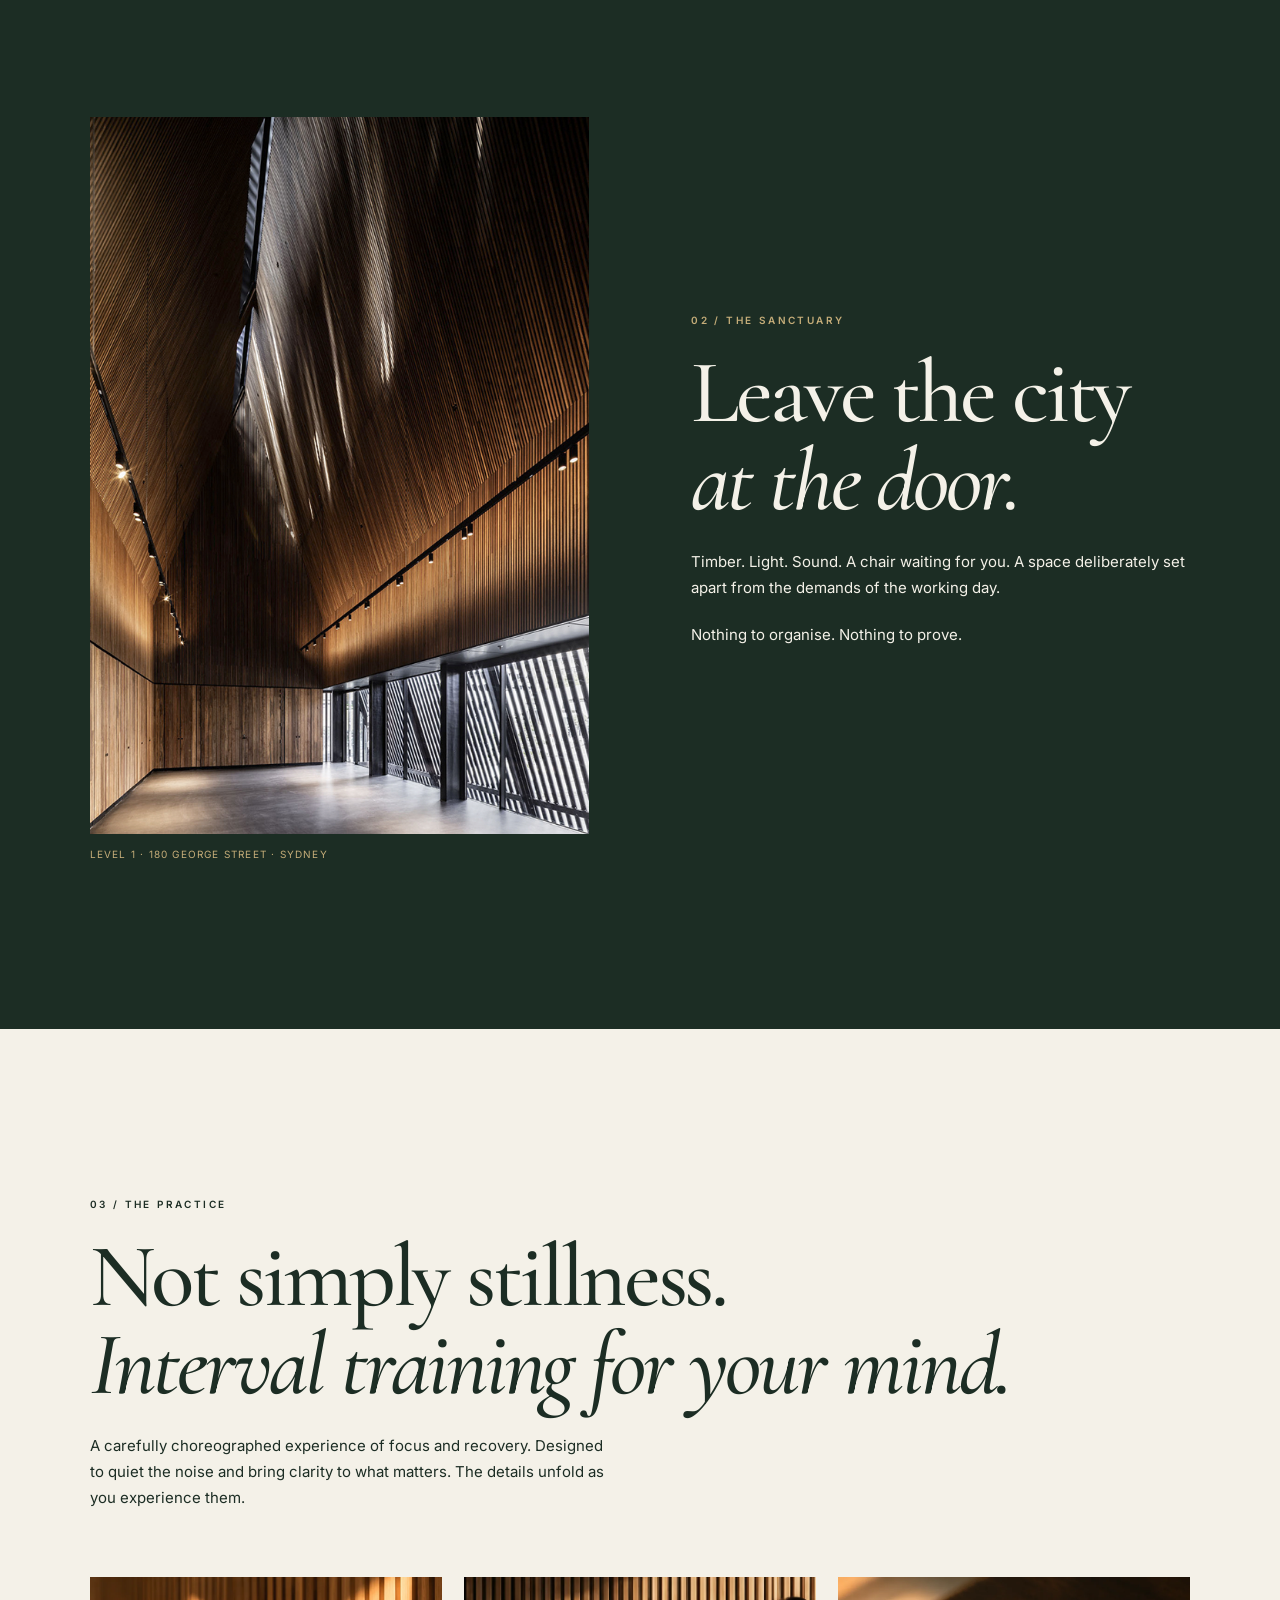
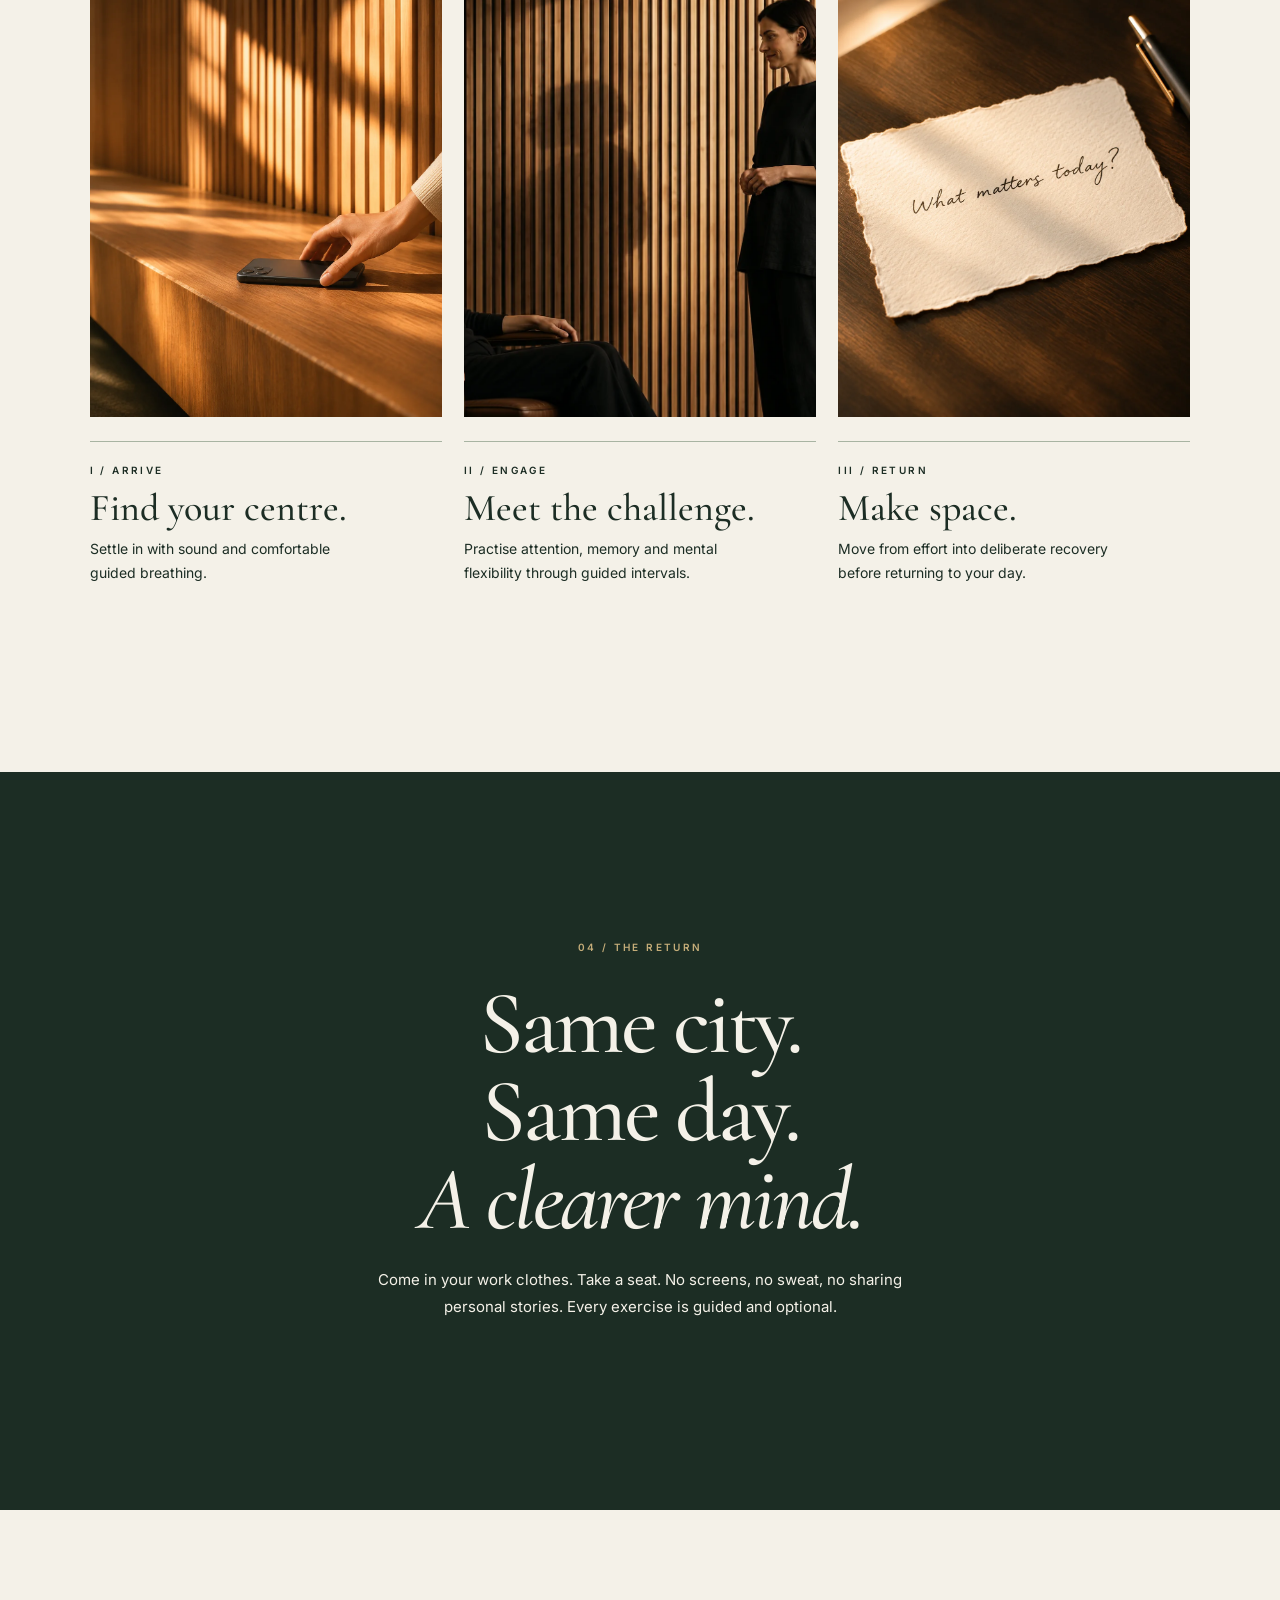
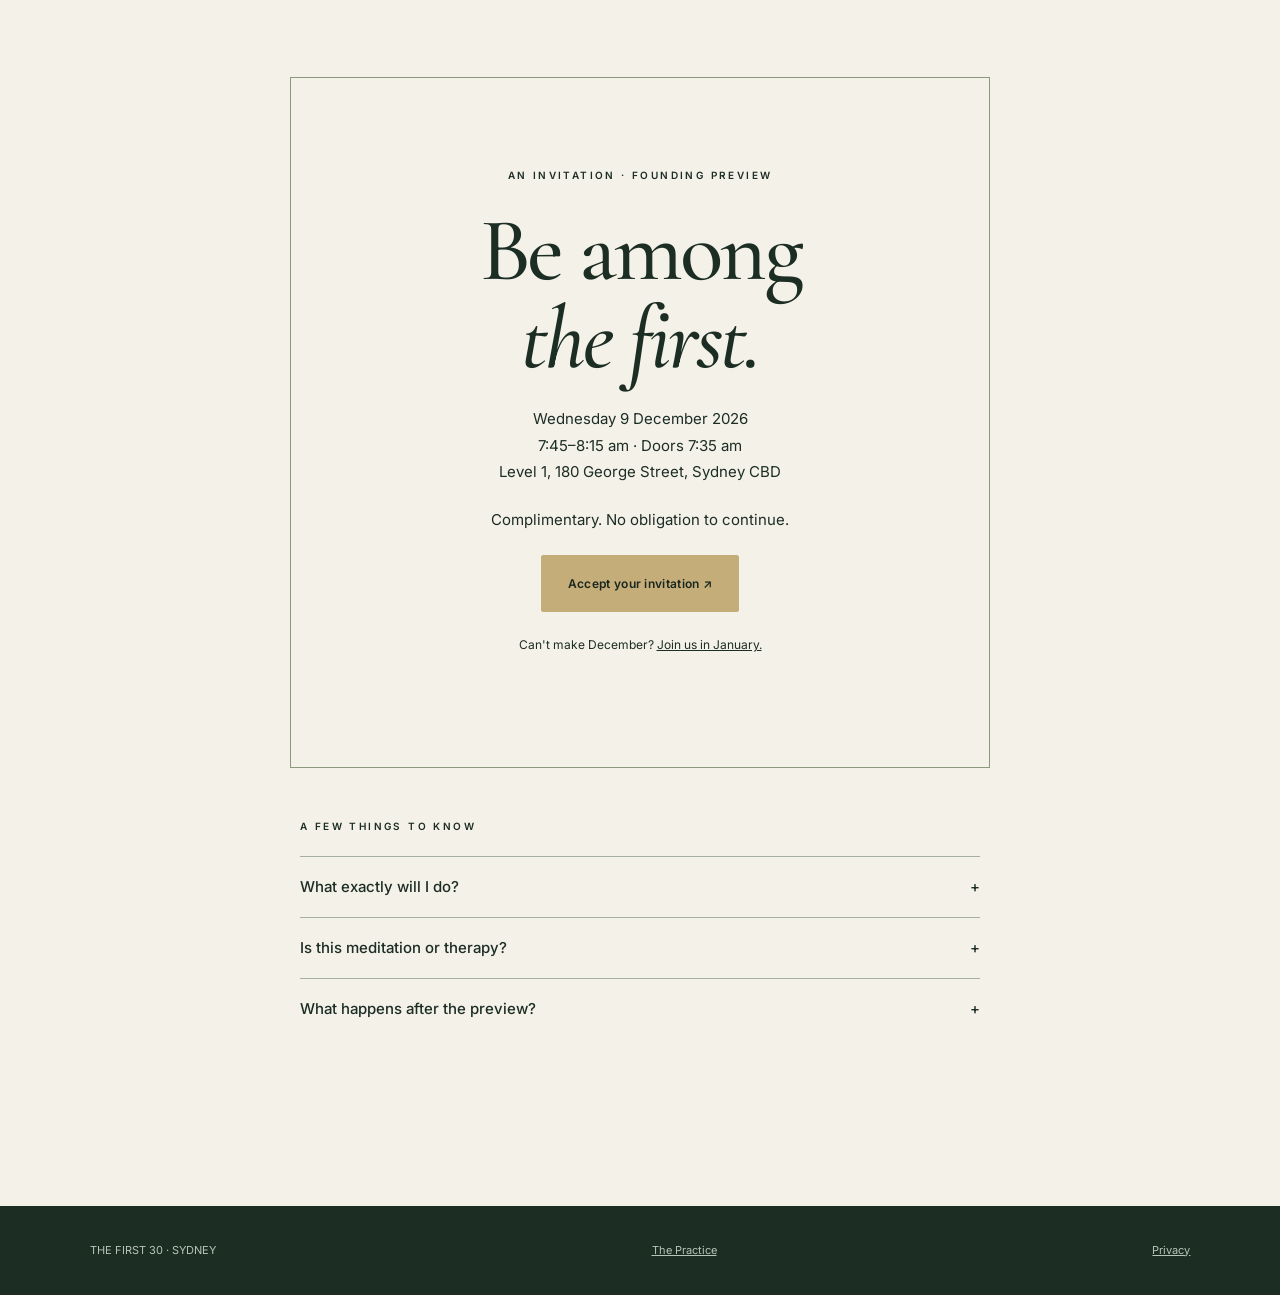
==== commit e16cc9c6: "Launch cinematic homepage and archive original; move practice to permanent URL" ====
--- a/index.html
+++ b/index.html
@@ -1,6 +1,4 @@
-<!DOCTYPE html>
-
-<html lang="en"><head><meta charset="utf-8"/><meta content="width=device-width,initial-scale=1" name="viewport"/><meta content="#1c2d24" name="theme-color"/><title>A mental fitness experience for women | Sydney CBD</title><link href="https://fonts.googleapis.com" rel="preconnect"/><link crossorigin="" href="https://fonts.gstatic.com" rel="preconnect"/><link href="https://fonts.googleapis.com/css2?family=Cormorant+Garamond:wght@500;600;700&amp;family=Inter:wght@400;500;600;700&amp;display=swap" rel="stylesheet"/><link rel="stylesheet" href="styles.css?v=complimentary-pass"/><meta name="description" content="A 30-minute, coach-led mental fitness session for women carrying the mental load. Get a complimentary spot at the Wednesday 9 December preview in Sydney CBD."/>
+<!doctype html><html lang="en"><head><meta charset="utf-8"><meta name="viewport" content="width=device-width,initial-scale=1"><meta name="description" content="A 30-minute, coach-led mental fitness session for women carrying the mental load. Get a complimentary spot at the Wednesday 9 December preview in Sydney CBD."/>
 <link rel="canonical" href="https://thefirst30.com.au/"/>
 <meta property="og:type" content="website"/>
 <meta property="og:site_name" content="The First 30"/>
@@ -16,116 +14,15 @@
 <meta name="twitter:title" content="A mental fitness experience for women | Sydney CBD"/>
 <meta name="twitter:description" content="A 30-minute, coach-led mental fitness session for women carrying the mental load. Get a complimentary spot at the Wednesday 9 December preview in Sydney CBD."/>
 <meta name="twitter:image" content="https://thefirst30.com.au/assets/homepage-share-1200.jpg"/>
-<link rel="icon" href="favicon.svg" type="image/svg+xml" sizes="any"/>
-</head><body id="top"><div class="announcement">OFFICIAL LAUNCH COMMENCES 6 JANUARY 2027. <a class="preview-register" data-rsvp-shortcut href="/free-preview/">Complimentary 9 Dec preview →</a></div><header class="wrap"><nav aria-label="Main navigation" class="nav"><a class="brand" href="#top">THE FIRST 30</a><button aria-controls="navlinks" aria-expanded="false" class="menu-toggle" id="menu">Menu ☰</button><div class="nav-links" id="navlinks"><a href="#experience">The experience</a><a href="#toolkit">The practice</a><a href="#space">The space</a><a href="#questions">Questions</a><a class="button preview-register outline" data-rsvp-shortcut href="/free-preview/">Complimentary 9 Dec preview</a></div></nav></header><section aria-label="The First 30 introduction" class="hero"><div class="wrap hero-inner"><div class="hero-copy"><p class="eyebrow">EVERY WEDNESDAY MORNING • 30-MINUTE SESSIONS IN SYDNEY CBD</p><h1>For women who want to feel grounded. For today and the week ahead.</h1><p class="intro">A quieter mind. Clearer focus. A moment that's entirely yours, before the demands of the day. Experience 30 minutes of coach-led breathing, focus and sensory recovery before work in a dedicated acoustic sanctuary.</p><a class="button preview-register homepage-rsvp-fallback" href="/free-preview/">Book my complimentary session</a><form class="homepage-rsvp-start" hidden aria-label="Book your complimentary session"><input id="hero-rsvp-email" name="email" type="email" autocomplete="email" placeholder="Your email address" aria-label="Your email address" required><button class="button" type="submit">Book my complimentary session</button></form><p class="fineprint">9 Dec preview or a complimentary January session · Sydney CBD<br><em>Come in your work clothes. No sweat, no experience needed.</em></p></div></div></section>
-<main><section class="methodology-section" id="methodology">
-<div class="wrap methodology-copy"><div class="method-video">
-<video id="intro-film" src="assets/the-first-30-own-your-quiet-women.mp4?v=6aa486e" poster="assets/own-your-clarity-poster.jpg" aria-label="The First 30 — Own Your Quiet film" controls playsinline preload="metadata"></video>
-<a id="intro-film-fallback" class="button outline" href="assets/the-first-30-own-your-quiet-women.mp4?v=6aa486e" hidden>Open the film directly</a>
-</div>
-<div><p class="eyebrow">SOUND FAMILIAR?</p><h2>Your day hasn't started. Your mind already has.</h2>
-<ul class="methodology-points">
-<li>The decisions. The deadlines. The logistics. The changing hormones. The brain fog. The endless list running quietly in the background.</li>
-<li>You're getting everything done, but feeling focused, calm and like yourself isn't always as easy as it used to be.</li>
-<li>You make time to look after your body. What about your mind?</li>
-</ul>
-<h3>Meet The First 30.</h3>
-<p>A dedicated space to step away from the noise, practise mental fitness and reset before your working day.</p>
-<p><strong>Nothing to organise. Nothing to prove. We'll guide you through the rest.</strong></p></div>
-</div></section><section class="section" id="experience"><div class="wrap"><div class="center"><p class="eyebrow">The experience</p><h2 class="section-title">Interval training for your mind.</h2><p class="section-sub">A structured in-person, boutique experience designed to help you practise switching between focus and recovery, right in the heart of Sydney's CBD.</p></div><div class="steps"><article class="step"><div class="time">00–05 MINUTES</div><h3>01 / The Downshift</h3><p>Settle into your chair, put the outside world on pause and ease into the session with warmth, sound and guided breathing.</p><img alt="" src="assets/Arrival%20sensory%20cue.jpg"/></article><article class="step"><div class="time">05–22 MINUTES</div><h3>02 / Mental Fitness</h3><p>Follow coach-led breathing and attention intervals, supported by rhythmic sound. Practise redirecting your focus and shifting into recovery.</p><img alt="A facilitator faces a seated woman in the timber-lined studio" src="assets/first-30-guided-session.webp"/></article><article class="step"><div class="time">22–30 MINUTES</div><h3>03 / The Reset</h3><p>Gentle guided recovery and a gradual return to the outside world, ready to transition into your working day.</p><img alt="" src="assets/Ritual%20sensory%20cue.jpg"/></article></div><div class="center" style="margin-top:32px"><a class="button preview-register homepage-rsvp-fallback" href="/free-preview/">Experience it for yourself — complimentary</a><form class="homepage-rsvp-start" hidden aria-label="Book your complimentary session"><input name="email" type="email" autocomplete="email" placeholder="Your email address" aria-label="Your email address" required><button class="button" type="submit">Experience it for yourself — complimentary</button></form></div></div></section>
-
-<section class="section workday-section" aria-labelledby="workday-title"><div class="wrap">
-<p class="eyebrow">DESIGNED AROUND YOUR LIFE</p>
-<h2 class="section-title" id="workday-title">Fully guided. No experience needed.</h2>
-<div class="workday-grid">
-<div class="workday-card"><span class="workday-icon" aria-hidden="true"><svg viewBox="0 0 24 24" fill="none" stroke="currentColor" stroke-width="1.6" stroke-linecap="round" stroke-linejoin="round" focusable="false"><path d="m8 4 4 3 4-3 3 2 3 5-4 2-1-2v9H7v-9l-1 2-4-2 3-5zM12 7v13"/></svg></span><h3>Come exactly as you are.</h3><p>Arrive in your work clothes, take a comfortable seat and settle in.</p></div>
-<div class="workday-card"><span class="workday-icon" aria-hidden="true"><svg viewBox="0 0 24 24" fill="none" stroke="currentColor" stroke-width="1.6" stroke-linecap="round" stroke-linejoin="round" focusable="false"><path d="M8 10V7a4 4 0 0 1 8 0v3"/><rect x="5" y="10" width="14" height="11" rx="2"/><path d="M12 14v3"/></svg></span><h3>A moment that's yours.</h3><p>Practise alongside others while keeping your thoughts and feelings private.</p></div>
-<div class="workday-card"><span class="workday-icon" aria-hidden="true"><svg viewBox="0 0 24 24" fill="none" stroke="currentColor" stroke-width="1.6" stroke-linecap="round" stroke-linejoin="round" focusable="false"><rect x="4" y="10" width="3" height="4" rx="1"/><rect x="17" y="10" width="3" height="4" rx="1"/><path d="M4 10a8 8 0 0 1 16 0M20 14v2a4 4 0 0 1-4 4h-4"/></svg></span><h3>Guided from start to finish.</h3><p>Your coach takes you through each exercise, at a pace that feels right for you.</p></div>
-<div class="workday-card"><span class="workday-icon" aria-hidden="true"><svg viewBox="0 0 24 24" fill="none" stroke="currentColor" stroke-width="1.6" stroke-linecap="round" stroke-linejoin="round" focusable="false"><circle cx="12" cy="12" r="9"/><path d="M12 7v5l3 2"/></svg></span><h3>Straight back to your day.</h3><p>In and out in 30 minutes. A short walk from Wynyard and Circular Quay.</p></div>
-</div>
-</div></section>
-<section class="section science-section" id="science" aria-labelledby="science-title"><div class="wrap">
-<p class="eyebrow">THE SCIENCE BEHIND THE FIRST 30</p>
-<h2 class="section-title" id="science-title">Not a meditation app or wellness retreat. Mental fitness by design.</h2>
-<div class="science-intro">
-<p>Just as physical fitness involves practising movement, strength and recovery, mental fitness involves practising how we direct our attention and respond to the demands around us.</p>
-
-</div>
-<div class="science-practices">
-<article class="science-practice"><span class="science-mark" aria-hidden="true"><svg viewBox="0 0 72 72" fill="none" xmlns="http://www.w3.org/2000/svg" focusable="false"><circle cx="36" cy="36" r="32" stroke="currentColor" stroke-width="1.2"/><circle cx="36" cy="36" r="22" stroke="currentColor" stroke-width="1.2"/><circle cx="36" cy="36" r="12" fill="#d9e2d8" stroke="currentColor" stroke-width="1.2"/></svg></span><div><p class="science-label">01 / REGULATION</p><h3>The physiology of breathing.</h3><p>Research into controlled breathing suggests that deliberate breathing patterns can influence autonomic nervous system activity and support relaxation and stress management.</p><button class="source-link" data-source="1" type="button" aria-haspopup="dialog" aria-label="Explore the research: The physiology of breathing.">Explore the research ↗</button></div></article>
-<article class="science-practice"><span class="science-mark" aria-hidden="true"><svg viewBox="0 0 72 72" fill="none" xmlns="http://www.w3.org/2000/svg" focusable="false"><circle cx="15" cy="15" r="2.7" fill="currentColor" opacity=".65"/><circle cx="29" cy="15" r="2.7" fill="currentColor" opacity=".65"/><circle cx="43" cy="15" r="2.7" fill="currentColor" opacity=".65"/><circle cx="57" cy="15" r="2.7" fill="currentColor" opacity=".65"/><circle cx="15" cy="29" r="2.7" fill="currentColor" opacity=".65"/><circle cx="29" cy="29" r="2.7" fill="currentColor" opacity=".65"/><circle cx="43" cy="29" r="2.7" fill="currentColor" opacity=".65"/><circle cx="57" cy="29" r="2.7" fill="currentColor" opacity=".65"/><circle cx="15" cy="43" r="2.7" fill="currentColor" opacity=".65"/><circle cx="29" cy="43" r="2.7" fill="currentColor" opacity=".65"/><circle cx="43" cy="43" r="2.7" fill="currentColor" opacity=".65"/><circle cx="57" cy="43" r="2.7" fill="currentColor" opacity=".65"/><circle cx="15" cy="57" r="2.7" fill="currentColor" opacity=".65"/><circle cx="29" cy="57" r="2.7" fill="currentColor" opacity=".65"/><circle cx="43" cy="57" r="2.7" fill="currentColor" opacity=".65"/><circle cx="57" cy="57" r="2.7" fill="currentColor" opacity=".65"/><circle cx="43" cy="29" r="10.5" fill="#f4f6f4" stroke="currentColor" stroke-width="1.4"/><circle cx="43" cy="29" r="3" fill="#1c2d24"/></svg></span><div><p class="science-label">02 / ATTENTION</p><h3>The practice of focus.</h3><p>Attention is not simply something we have or lack. Research into attention and mindfulness-based training explores how repeatedly noticing distraction and redirecting focus can support aspects of cognitive performance.</p><button class="source-link" data-source="2" type="button" aria-haspopup="dialog" aria-label="Explore the research: The practice of focus.">Explore the research ↗</button></div></article>
-<article class="science-practice"><span class="science-mark" aria-hidden="true"><svg viewBox="0 0 72 72" fill="none" xmlns="http://www.w3.org/2000/svg" focusable="false"><path d="M12 27v18M22 18v36M32 9v54M42 15v42M52 23v26M62 30v12" stroke="currentColor" stroke-width="2.6" stroke-linecap="round"/></svg></span><div><p class="science-label">03 / RECOVERY</p><h3>The role of sound.</h3><p>Research into music, sound and stress recovery informs our use of rhythmic audio and a carefully considered acoustic environment to support the experience of focus and relaxation.</p><button class="source-link" data-source="3" type="button" aria-haspopup="dialog" aria-label="Explore the research: The role of sound.">Explore the research ↗</button></div></article>
-</div>
-<div class="science-conclusion">
-<h3>Three complementary practices. Thirty intentional minutes.</h3>
-<p>Rather than asking you to simply switch off, we guide you through a structured practice of attention, regulation and recovery.</p>
-
-</div></div></section>
-<section class="section" id="space"><div class="wrap space-grid"><div class="space-main"><img alt="" src="assets/Concept%20photograph%20copy.jpg"/><div class="caption">THE FIRST 30 SANCTUARY: First Floor, 180 George Street, Sydney CBD.</div></div><div class="space-copy"><p class="eyebrow">The space itself</p><h2>Architecture Engineered for Focus.</h2><p>Step away from the city and into a dedicated timber-lined acoustic studio, designed to minimise outside noise and support focused attention and relaxation.</p><p>Immersive sound. Thoughtful lighting. Comfortable seating. A space where, for thirty minutes, there is nowhere else you need to be.</p><div class="address"><span aria-hidden="true">⌖</span><div><strong>Find The First 30 Sanctuary:</strong><br/><strong>First Floor, 180 George Street</strong><br/>Sydney Place · Sydney CBD<br/>Approximately five minutes from Wynyard and Circular Quay.</div></div><img alt="Person resting in a timber-lined lounge" class="space-secondary" src="assets/Concept photograph.jpg"/></div></div></section>
-<section class="section dark training-program-section" id="toolkit" aria-labelledby="training-program-title">
-<div class="wrap training-program-grid">
-<div class="training-program-copy">
-<p class="eyebrow">YOUR MENTAL FITNESS JOURNEY</p>
-<h2 id="training-program-title">Try it once. Train regularly.</h2>
-<p class="training-program-intro">Just like physical fitness, mental fitness is something we can practise.</p>
-<p class="training-program-intro">Drawing on published scientific research and randomised controlled trials, our programme introduces a different evidence-based training focus each month.</p>
-<p class="training-program-intro">Your journey starts with one complimentary session. What happens next is entirely up to you.</p>
-</div>
-<div class="training-program-visual"><div class="toolkit-image"><iframe allow="autoplay" class="science-interactive" loading="lazy" src="assets/shift-model-interactive.html" title="The 30-minute shift model — animated three-stage interval-training visual"></iframe></div><p class="caption">Illustrative image indicating the three blocks of mental training in each session.</p></div>
-<div class="training-program-list">
-<article class="program-month"><div class="program-month-badge" aria-hidden="true">DEC</div><div><p class="program-month-date">9 December · Complimentary</p><h3>Discover The First 30</h3><p class="program-month-description">Experience your first mental fitness workout. No experience needed. No obligation to continue.</p><a class="source-link" href="#book">Claim your complimentary spot ↗</a></div></article>
-<article class="program-month"><div class="program-month-badge" aria-hidden="true">JAN</div><div><p class="program-month-date">6–27 January</p><h3>Breath &amp; Recovery</h3><p class="program-month-description">Practise paced breathing and deliberate recovery.</p><button class="source-link" data-source="1" type="button" aria-haspopup="dialog">Explore the research ↗</button></div></article>
-<article class="program-month"><div class="program-month-badge" aria-hidden="true">FEB</div><div><p class="program-month-date">3–24 February</p><h3>Attention &amp; Focus</h3><p class="program-month-description">Practise noticing distraction and redirecting attention.</p><button class="source-link" data-source="2" type="button" aria-haspopup="dialog">Explore the research ↗</button></div></article>
-<article class="program-month"><div class="program-month-badge" aria-hidden="true">MAR</div><div><p class="program-month-date">3–24 March</p><h3>Acoustic Focus &amp; Recovery</h3><p class="program-month-description">Explore rhythmic sound and guided listening.</p><button class="source-link" data-source="3" type="button" aria-haspopup="dialog">Explore the research ↗</button></div></article>
-</div>
-<p class="training-program-footer">Science-informed wellbeing practice. Not a clinical treatment or a substitute for medical care. Individual experiences vary.</p>
-</div></section>
-<section class="section booking invitation-section" id="book" aria-labelledby="invitation-title">
-<div class="wrap invitation-wrap">
-<div class="invitation-grid">
-<div class="invitation-intro"><p class="eyebrow">YOUR INVITATION</p><h2 id="invitation-title">Give yourself the first 30.</h2><p>Join our complimentary December preview and experience the full session before our January launch.</p><p style="margin-top:1rem">Can't make 9 December? <a data-rsvp-priority href="mailto:hello@thefirst30.com.au?subject=Complimentary%20January%20pass" style="text-decoration:underline;text-underline-offset:3px">Claim your complimentary January pass.</a></p></div>
-<article class="invitation-card" id="preview-booking" aria-labelledby="preview-title"><p class="eyebrow">FOUNDING PREVIEW</p><h3 id="preview-title">Complimentary</h3>
-<div class="invitation-details"><p>Wednesday 9 December 2026</p><p>7:45–8:15 am</p><p>180 George Street, Sydney CBD</p></div>
-<ul class="invitation-inclusions"><li>Full 30-minute guided experience</li><li>Small group setting</li><li>No obligation to join</li></ul>
-<a class="button preview-register homepage-rsvp-fallback" href="/free-preview/">Claim my complimentary spot</a><form class="homepage-rsvp-start" hidden aria-label="Book your complimentary session"><input name="email" type="email" autocomplete="email" placeholder="Your email address" aria-label="Your email address" required><button class="button" type="submit">Claim my complimentary spot</button></form>
-</article></div>
-<div class="invitation-pricing" id="pricing"><p>Regular Wednesday sessions begin 6 January 2027. Your first session is complimentary if you can’t make the December preview.</p><div class="invitation-prices">
-<div class="invitation-price"><strong>$35</strong><span>Single session</span></div>
-<div class="invitation-price"><strong>$79</strong><span>Three sessions</span></div>
-<div class="invitation-price"><strong>$99</strong><span>Monthly</span></div>
-</div></div>
-<div class="invitation-priority"><p>Can't make 9 December?</p><a data-rsvp-priority href="mailto:hello@thefirst30.com.au?subject=Complimentary%20January%20pass">Claim a complimentary January session.</a></div>
-</div></section>
-<section class="section" id="questions" aria-labelledby="faq-title">
-<div class="wrap"><div class="faq"><p class="eyebrow">BEFORE YOU ARRIVE</p><h2 id="faq-title">A little clarity, before the quiet.</h2>
-<details open><summary>What is mental fitness?</summary><p>Think interval training for your mind. The First 30 combines guided breathing, focused attention and immersive sound to help you practise shifting between focus and recovery.</p></details>
-<details><summary>Do I need any previous experience?</summary><p>Not at all. Every part of the session is coach-led. You don't need to know how to meditate, control your thoughts or be good at switching off. Busy minds are welcome.</p></details>
-<details><summary>What should I wear?</summary><p>Come in your usual work clothes. There is no strenuous physical activity, no sweat and no need to change or shower afterwards.</p></details>
-<details><summary>Who is The First 30 designed for?</summary><p>Women navigating demanding careers, family responsibilities, midlife, changing hormones and the mental load of everyday life. You don't need to be experiencing menopause to attend.</p></details>
-<details><summary>Will I have to share anything personal?</summary><p>No. This is mental fitness, not group therapy. There is no pressure to talk about your feelings or share personal experiences.</p></details>
-<details><summary>Is the preview really free?</summary><p>Yes. Our founding preview is entirely complimentary. You'll experience the full 30-minute session with no payment required and no obligation to continue.</p></details>
-<details><summary>What happens after the complimentary preview?</summary><p>Regular Wednesday morning sessions begin on 6 January 2027. There is no obligation to book further sessions.</p></details>
-</div></div></section>
-<section class="section dark final-cta-band" id="final-cta" aria-labelledby="final-cta-title">
-<div class="wrap final-cta-band-inner"><p class="eyebrow">THE FIRST 30</p><h2 id="final-cta-title">Before the world needs you.</h2><p class="final-cta-band-subcopy">9 December or a session in January · Sydney CBD</p><a class="button light preview-register homepage-rsvp-fallback" href="/free-preview/">Book my complimentary session</a><form class="homepage-rsvp-start" hidden aria-label="Book your complimentary session"><input name="email" type="email" autocomplete="email" placeholder="Your email address" aria-label="Your email address" required><button class="button light" type="submit">Book my complimentary session</button></form><p class="final-cta-band-note">Give yourself the first 30 minutes.</p></div>
-</section>
-</main><div class="wrap"><footer><div><a class="brand" href="#top">THE FIRST 30</a><small>Own your quiet.</small></div><nav aria-label="Footer" style="display:flex;flex-wrap:wrap;gap:8px 24px"><a href="/contact/">Contact</a><a href="/privacy/">Privacy Policy</a><a data-rsvp-newsletter href="mailto:hello@thefirst30.com.au?subject=Newsletter%20signup">Join our newsletter</a><a href="#top">Back to the beginning ↑</a></nav><p class="footer-research-disclaimer">Our approach is informed by published research into individual techniques. The First 30's combined programme has not been independently clinically validated and is not a medical treatment.</p></footer></div><script src="script-1.js?v=media"></script>
-<dialog aria-labelledby="research-title" class="research-dialog" id="research-dialog">
-<button aria-label="Close research source" class="research-close" type="button">Close ×</button>
-<p class="eyebrow" id="research-kicker"></p>
-<h3 id="research-title"></h3>
-<div class="research-credit" id="research-credit"></div>
-<p id="research-summary"></p>
-<div class="research-context" id="research-context"></div>
-</dialog>
-<script src="script-2.js"></script>
-<dialog id="homepage-rsvp" aria-labelledby="homepage-rsvp-title">
+<meta name="theme-color" content="#1c2d24"><title>A mental fitness experience for women | Sydney CBD</title><link rel="icon" href="/favicon.svg"><link rel="preconnect" href="https://fonts.googleapis.com"><link rel="preconnect" href="https://fonts.gstatic.com" crossorigin><link href="https://fonts.googleapis.com/css2?family=Cormorant+Garamond:ital,wght@0,500;0,600;1,500&family=Inter:wght@400;500;600&display=swap" rel="stylesheet"><style>
+:root{--forest:#1c2d24;--paper:#f4f1e8;--gold:#c5ad79;--sage:#b8c5b6}*{box-sizing:border-box}html{scroll-behavior:smooth}body{margin:0;background:var(--forest);color:var(--paper);font:400 15px/1.75 Inter,sans-serif}a{color:inherit}a:focus-visible,summary:focus-visible{outline:2px solid var(--gold);outline-offset:6px}h1,h2,h3{font-family:"Cormorant Garamond",Georgia,serif;font-weight:500;line-height:.98;margin:0 0 24px}h1{font-size:clamp(65px,10vw,150px);letter-spacing:-.045em}h2{font-size:clamp(48px,7vw,100px);letter-spacing:-.035em}h3{font-size:38px}p{margin:0 0 20px}.eyebrow{font-size:10px;letter-spacing:.24em;text-transform:uppercase;font-weight:600}.gold{color:var(--gold)}.hero{min-height:100svh;position:relative;display:grid;align-items:end;overflow:hidden;isolation:isolate;background:#26382d url('/assets/own-your-clarity-poster.jpg') center/cover}.hero video{position:absolute;inset:0;width:100%;height:100%;object-fit:cover;z-index:-2}.hero:after{content:"";position:absolute;inset:0;background:linear-gradient(90deg,rgba(13,24,18,.84),rgba(13,24,18,.2)),linear-gradient(0deg,rgba(13,24,18,.76),transparent 70%);z-index:-1}.mast{position:absolute;top:0;left:0;right:0;padding:28px 5vw;display:flex;justify-content:space-between;align-items:center;gap:20px}.brand{font-size:12px;letter-spacing:.3em;text-decoration:none}.mast a:last-child{font-size:11px;text-underline-offset:5px}.hero-copy{padding:130px 7vw 9vh;max-width:1050px}.hero-copy p:not(.eyebrow){max-width:420px;font-size:16px}.button{display:inline-flex;align-items:center;justify-content:center;gap:24px;padding:17px 26px;background:var(--gold);color:#19271e;text-decoration:none;font-size:12px;font-weight:600;letter-spacing:.025em;border:1px solid var(--gold);border-radius:2px;transition:background .2s}.button:hover{background:var(--paper)}.quiet-link{display:inline-block;margin-top:24px;font-size:12px;text-underline-offset:6px}.chapter{padding:clamp(80px,13vw,190px) 7vw}.center{text-align:center}.center p{max-width:560px;margin:0 auto 24px}.paper{background:var(--paper);color:var(--forest)}.split{display:grid;grid-template-columns:1fr 1fr;align-items:center;gap:8vw}.split img{width:100%;height:clamp(350px,56vw,720px);object-fit:cover;display:block}.split .copy{max-width:510px}.image-caption{font-size:10px;letter-spacing:.12em;text-transform:uppercase;margin-top:12px}.ritual{display:grid;grid-template-columns:repeat(3,1fr);gap:22px;margin-top:65px}.ritual img{width:100%;aspect-ratio:4/5;object-fit:cover;display:block;margin-bottom:24px}.ritual h3{margin:10px 0}.ritual p{max-width:280px;font-size:14px}.line{border-top:1px solid #a8b4a2;padding-top:20px}.invite{max-width:700px;margin:auto;text-align:center;border:1px solid #8d997f;padding:clamp(28px,7vw,90px)}.invite p{margin:0 auto 22px}.details{max-width:680px;margin:50px auto 0;text-align:left}details{border-top:1px solid #a5b0a0;padding:17px 0}summary{cursor:pointer;font-weight:500;list-style:none;display:flex;justify-content:space-between;gap:16px}summary:after{content:"+"}details[open] summary:after{content:"−"}details p{font-size:14px;margin:12px 0 0}footer{padding:35px 7vw;display:flex;justify-content:space-between;gap:20px;flex-wrap:wrap;font-size:11px;color:var(--sage)}.reveal{animation:rise 1s ease both}@keyframes rise{from{opacity:0;transform:translateY(16px)}to{opacity:1;transform:none}}@media(max-width:700px){.split,.ritual{grid-template-columns:1fr}.ritual{gap:45px}.ritual img{aspect-ratio:5/4}.hero-copy{padding-bottom:65px}.mast{padding:22px 6vw}.chapter{padding:85px 6vw}.split{gap:40px}.hero:after{background:linear-gradient(0deg,rgba(13,24,18,.9),rgba(13,24,18,.25))}}@media(prefers-reduced-motion:reduce){html{scroll-behavior:auto}.reveal{animation:none}.hero video{display:none}}
+[hidden]{display:none!important}#homepage-rsvp{background:#1c2d24;color:#f4f1e8;border:1px solid #a9956d;width:min(540px,calc(100% - 24px));max-height:calc(100dvh - 24px);overflow:auto;padding:clamp(24px,5vw,46px);box-shadow:0 24px 90px #0007}#homepage-rsvp::backdrop{background:#101d17b8;backdrop-filter:blur(6px)}#homepage-rsvp h2{font-size:clamp(42px,8vw,64px);margin:20px 0}#homepage-rsvp h3{font-size:36px}#homepage-rsvp .eyebrow{color:#c5ad79}#homepage-rsvp .rsvp-close{float:right;background:none;color:inherit;border:0;font:inherit;font-size:12px;cursor:pointer}#homepage-rsvp .rsvp-field{display:block;font-size:12px;margin:14px 0}#homepage-rsvp input:not([type=radio]):not([type=checkbox]){display:block;width:100%;padding:12px;background:#ffffff09;border:1px solid #829181;color:inherit;font:inherit;font-size:16px;margin-top:5px;border-radius:0}#homepage-rsvp fieldset{border:0;padding:0;margin:0 0 20px}#homepage-rsvp legend{font-size:11px;color:#c5ad79;margin-bottom:8px}#homepage-rsvp .rsvp-session-option{display:flex;align-items:center;gap:10px;border:1px solid #829181;padding:10px;margin:7px 0;cursor:pointer}#homepage-rsvp .rsvp-session-option:has(input:checked){border-color:#c5ad79;background:#ffffff09}#homepage-rsvp small{display:block;color:#b8c5b6}#homepage-rsvp input{accent-color:#c5ad79}#homepage-rsvp .rsvp-phone-help,#homepage-rsvp .rsvp-privacy,#homepage-rsvp .rsvp-opt-in{font-size:11px;color:#d1d8cc}#homepage-rsvp .rsvp-opt-in{display:flex;gap:8px;align-items:start}#homepage-rsvp button.button{width:100%;cursor:pointer;margin:15px 0}#homepage-rsvp button:disabled{opacity:.65;cursor:wait}#homepage-rsvp [role=alert]{color:#ffcfb8;font-size:13px}#homepage-rsvp [role=alert]:empty{display:none}#homepage-rsvp .rsvp-calendar{font-size:12px;margin:16px 0}#homepage-rsvp .rsvp-share{border-top:1px solid #829181;padding-top:20px;margin-top:24px}#homepage-rsvp :focus-visible{outline:2px solid #c5ad79;outline-offset:3px}</style></head><body><header class="hero"><video autoplay muted loop playsinline preload="none" poster="/assets/own-your-clarity-poster.jpg" aria-hidden="true" id="film"><source src="/assets/The%20First%2030%20-%20No%20Text.mp4" type="video/mp4"></video><div class="mast"><a class="brand" href="/">THE FIRST 30</a><a href="#invitation">Your invitation</a></div><div class="hero-copy reveal"><p class="eyebrow gold">Sydney · A new morning ritual</p><h1>Before the world<br>needs <i>you.</i></h1><p>Thirty minutes for your mind. A guided mental fitness experience for women, in the quiet heart of the city.</p><a class="button" href="#invitation">Discover your first 30 <span aria-hidden="true">↗</span></a><br><a class="quiet-link" href="#inside">Step inside ↓</a></div></header><main><section class="chapter paper center" id="inside"><p class="eyebrow">01 / The moment</p><h2>Your day hasn't started.<br><i>Your mind already has.</i></h2><p>There is a moment between the morning rush and everything that comes next. What if, just once a week, that moment belonged entirely to you?</p></section><section class="chapter split"><div><img loading="lazy" src="/assets/Concept%20photograph%20copy.jpg" alt="Timber-lined acoustic sanctuary"><div class="image-caption gold">Level 1 · 180 George Street · Sydney</div></div><div class="copy"><p class="eyebrow gold">02 / The sanctuary</p><h2>Leave the city<br><i>at the door.</i></h2><p>Timber. Light. Sound. A chair waiting for you. A space deliberately set apart from the demands of the working day.</p><p>Nothing to organise. Nothing to prove.</p></div></section><section class="chapter paper"><p class="eyebrow">03 / The practice</p><h2>Not simply stillness.<br><i>Interval training for your mind.</i></h2><p style="max-width:530px">A carefully choreographed experience of focus and recovery. Designed to quiet the noise and bring clarity to what matters. The details unfold as you experience them.</p><div class="ritual"><article><img loading="lazy" src="/assets/first30-arrive.webp" alt="A hand placing a phone face down on a sunlit timber bench"><div class="line eyebrow">I / Arrive</div><h3>Find your centre.</h3><p>Settle in with sound and comfortable guided breathing.</p></article><article><img loading="lazy" src="/assets/first-30-guided-session.webp" alt="A facilitator guiding a seated participant"><div class="line eyebrow">II / Engage</div><h3>Meet the challenge.</h3><p>Practise attention, memory and mental flexibility through guided intervals.</p></article><article><img loading="lazy" src="/assets/first30-return.webp" alt="Handwritten card reading What matters today?"><div class="line eyebrow">III / Return</div><h3>Make space.</h3><p>Move from effort into deliberate recovery before returning to your day.</p></article></div></section><section class="chapter center"><p class="eyebrow gold">04 / The return</p><h2>Same city.<br>Same day.<br><i>A clearer mind.</i></h2><p>Come in your work clothes. Take a seat. No screens, no sweat, no sharing personal stories. Every exercise is guided and optional.</p></section><section class="chapter paper" id="invitation"><div class="invite"><p class="eyebrow">An invitation · Founding preview</p><h2>Be among<br><i>the first.</i></h2><p>Wednesday 9 December 2026<br>7:45–8:15 am · Doors 7:35 am<br>Level 1, 180 George Street, Sydney CBD</p><p>Complimentary. No obligation to continue.</p><a class="button" data-rsvp-direct="attend" href="/free-preview/">Accept your invitation ↗</a><p style="margin-top:22px;font-size:12px">Can't make December? <a data-rsvp-direct="january" href="mailto:hello@thefirst30.com.au?subject=Complimentary%20January%20pass">Join us in January.</a></p></div><div class="details"><p class="eyebrow">A few things to know</p><details><summary>What exactly will I do?</summary><p>A seated, coach-led mental fitness session combining paced breathing, sound-based attention exercises, working memory and cognitive flexibility practice, and guided recovery. You can skip any exercise.</p></details><details><summary>Is this meditation or therapy?</summary><p>No. This is research-informed mental fitness practice, not clinical treatment or a validated assessment. The combined programme has not yet been independently validated. <a href="/practice/">Explore the research.</a></p></details><details><summary>What happens after the preview?</summary><p>Regular Wednesday sessions are planned from 6 January 2027. Single session $35; three sessions $79; monthly $99. There is no obligation to join.</p></details></div></section></main><footer><span>THE FIRST 30 · SYDNEY</span><a href="/practice/">The Practice</a><a href="/privacy/">Privacy</a></footer><script>const film=document.getElementById('film');if(matchMedia('(prefers-reduced-motion: reduce)').matches){film.pause();film.removeAttribute('autoplay')}document.addEventListener('visibilitychange',()=>{if(document.hidden)film.pause();else if(!matchMedia('(prefers-reduced-motion: reduce)').matches)film.play().catch(()=>{})});</script><dialog id="homepage-rsvp" aria-labelledby="homepage-rsvp-title">
 <button type="button" class="rsvp-close" data-rsvp-close>Close ×</button>
 <p class="eyebrow">THE FIRST 30</p>
-<h2 id="homepage-rsvp-title">Make the first 30 yours.</h2>
+<h2 id="homepage-rsvp-title">A place for you.</h2>
 <p id="homepage-rsvp-description">Choose when you would like to experience The First 30.</p>
 <form>
-<fieldset class="rsvp-session-choices"><legend>Choose your complimentary session</legend><label class="rsvp-session-option"><input type="radio" name="session" value="attend" checked><span><strong>Wednesday 9 December</strong><small>7:45–8:15 am · Founding preview</small></span></label><label class="rsvp-session-option"><input type="radio" name="session" value="january"><span><strong>A session in January</strong><small>Choose a Wednesday when bookings open</small></span></label></fieldset>
+<fieldset class="rsvp-session-choices" hidden><legend>Session</legend><input type="radio" name="session" value="attend" checked><input type="radio" name="session" value="january"></fieldset><p class="rsvp-date" style="border-block:1px solid #829181;padding:12px 0;color:#e5d6b5;font-size:14px"></p>
 <label class="rsvp-field">Full name *<input name="name" autocomplete="name" required></label>
 <label class="rsvp-field">Email *<input name="email" type="email" autocomplete="email" required></label>
 <label class="rsvp-field"><span class="rsvp-phone-label">Phone number *</span><input name="phone" type="tel" autocomplete="tel" required></label>
@@ -134,10 +31,206 @@
 <p class="rsvp-priority-consent" hidden>By joining, you're signing up for occasional First 30 updates and free passes. You can opt out anytime.</p>
 <p role="alert"></p>
 <a class="rsvp-email-fallback" href="mailto:hello@thefirst30.com.au" hidden>Contact us by email</a>
-<button type="submit" class="button">Lock in my spot</button>
+<button type="submit" class="button">Reserve my place</button><p class="rsvp-alternate" style="text-align:center;font-size:12px;margin:0 0 18px"><button type="button" style="background:none;border:0;color:#d1d8cc;text-decoration:underline;text-underline-offset:3px;font:inherit;cursor:pointer;padding:8px"></button></p>
 <p class="rsvp-privacy">See our <a href="/privacy/" target="_blank" rel="noopener">privacy policy</a>.</p>
 </form>
-<div class="rsvp-success" hidden><h3 tabindex="-1"></h3><p class="rsvp-success-text"></p><div class="rsvp-share"><p>And you have a plus one. Invite someone to join you.</p><button type="button" class="button rsvp-copy">Copy invitation message</button><p class="rsvp-share-status" role="status"></p></div></div>
-</dialog>
-<script src="/homepage-rsvp.js?v=5" defer></script>
-</body></html>
+<div class="rsvp-success" hidden><h3 tabindex="-1"></h3><p class="rsvp-success-text"></p><div class="rsvp-calendar" hidden><a class="quiet-link" target="_blank" rel="noopener" href="https://calendar.google.com/calendar/render?action=TEMPLATE&amp;text=The%20First%2030%20Founding%20Preview&amp;dates=20261208T204500Z%2F20261208T211500Z&amp;location=Level%201%2C%20180%20George%20Street%2C%20Sydney&amp;details=Doors%20open%207%3A35%20am%20Sydney%20time">Add to Google Calendar ↗</a> · <a target="_blank" rel="noopener" href="https://outlook.live.com/calendar/0/deeplink/compose?subject=The%20First%2030%20Founding%20Preview&amp;startdt=2026-12-08T20%3A45%3A00Z&amp;enddt=2026-12-08T21%3A15%3A00Z&amp;location=Level%201%2C%20180%20George%20Street%2C%20Sydney">Outlook ↗</a></div><div class="rsvp-share"><p>And you have a plus one. Invite someone to join you.</p><button type="button" class="button rsvp-copy">Copy invitation message</button><p class="rsvp-share-status" role="status"></p></div></div>
+</dialog><script>/* Homepage RSVP: same Apps Script endpoint and payload as the founding invitation. */
+(() => {
+  const endpoint = "https://script.google.com/a/macros/startupwithchristine.com/s/AKfycbzS0xMu3xWIeYDS08jpvy1mUJtgQMbczuErwrTlH8mnsBfSe1IYPMHgQ3kSfhhRbHUL/exec";
+  const dialog = document.getElementById('homepage-rsvp');
+  if (!dialog || typeof dialog.showModal !== 'function') return;
+  const form = dialog.querySelector('form');
+  const title = dialog.querySelector('#homepage-rsvp-title');
+  const description = dialog.querySelector('#homepage-rsvp-description');
+  const phone = form.elements.phone;
+  const email = form.elements.email;
+  const name = form.elements.name;
+  const submit = form.querySelector('[type=submit]');
+  const optIn = form.querySelector('.rsvp-opt-in');
+  const phoneLabel = form.querySelector('.rsvp-phone-label');
+  const help = form.querySelector('.rsvp-phone-help');
+  const priorityConsent = form.querySelector('.rsvp-priority-consent');
+  const choices = form.querySelector('.rsvp-session-choices');
+  const phoneField = phone.closest('label');
+  const fallback = form.querySelector('.rsvp-email-fallback');
+  const feedback = form.querySelector('[role=alert]');
+  const success = dialog.querySelector('.rsvp-success');
+  const successTitle = success.querySelector('h3');
+  const successText = success.querySelector('.rsvp-success-text');
+  const share = success.querySelector('.rsvp-share');
+  const shareStatus = success.querySelector('.rsvp-share-status');
+  const sharePrompt = share.querySelector('p');
+  const copy = success.querySelector('.rsvp-copy');
+  const query = new URLSearchParams(location.search);
+  const incomingReferral = query.get('ref') || '';
+  const preferredSession = query.get('session') === 'january' ? 'january' : 'attend';
+  let mode = 'attend', trigger, submissionId, busy = false, shareMessage = '';
+  function setMode(branch) {
+    mode = branch;
+    const attend = branch === 'attend';
+    const newsletter = branch === 'updates';
+    title.textContent = newsletter ? 'Stay in the loop.' : 'A place for you.';
+    description.textContent = newsletter ? 'Occasional First 30 updates and free passes.' : attend ? 'Your complimentary founding preview.' : 'Your complimentary first session in January.';
+    const date = form.querySelector('.rsvp-date');
+    date.hidden = newsletter;
+    date.textContent = attend ? 'Wednesday 9 December · 7:45–8:15 am · 180 George Street, Sydney' : 'January 2027 · Wednesday mornings · Sydney CBD. Choose your date when bookings open.';
+    const alternate = form.querySelector('.rsvp-alternate');
+    alternate.hidden = newsletter;
+    alternate.querySelector('button').textContent = attend ? 'Can’t make 9 December? Join us in January.' : 'Prefer the 9 December founding preview?';
+    choices.hidden = true;
+    choices.disabled = newsletter;
+    phoneField.hidden = newsletter;
+    phone.disabled = newsletter;
+    phone.required = !newsletter;
+    phoneLabel.textContent = 'Phone number *';
+    help.hidden = newsletter;
+    help.textContent = attend ? 'For your 9 December door code and reminder.' : 'For when we announce January slots and for your door code on the day.';
+    optIn.hidden = newsletter;
+    form.elements.updates.disabled = newsletter;
+    priorityConsent.hidden = !newsletter;
+    submit.textContent = newsletter ? 'Join the newsletter' : attend ? 'Reserve my place' : 'Claim my January pass';
+    feedback.textContent = '';
+    fallback.hidden = true;
+  }
+  function open(branch, value, source) {
+    if (dialog.open || busy) return;
+    trigger = source;
+    submissionId = undefined;
+    form.reset();
+    shareStatus.textContent = '';
+    form.hidden = false;
+    success.hidden = true;
+    description.hidden = false;
+    if (branch !== 'updates') form.elements.session.value = branch;
+    setMode(branch);
+    email.value = value || '';
+    dialog.showModal();
+    (email.value ? name : email).focus();
+  }
+  document.querySelectorAll('[data-rsvp-direct]').forEach(link => link.addEventListener('click', event => { event.preventDefault(); open(link.dataset.rsvpDirect === 'january' ? 'january' : 'attend', '', link); }));
+  form.querySelector('.rsvp-alternate button').addEventListener('click', () => {
+    if (busy) return;
+    const branch = mode === 'attend' ? 'january' : 'attend';
+    form.elements.session.value = branch;
+    submissionId = undefined;
+    setMode(branch);
+  });
+  choices.addEventListener('change', () => {
+    if (!busy && !choices.disabled) {
+      submissionId = undefined;
+      setMode(form.elements.session.value);
+    }
+  });
+  document.querySelectorAll('.homepage-rsvp-start').forEach(start => {
+    start.hidden = false;
+    const fallback = start.previousElementSibling;
+    if (fallback?.matches('.homepage-rsvp-fallback')) fallback.hidden = true;
+    start.addEventListener('submit', event => {
+      event.preventDefault();
+      if (!start.reportValidity()) return;
+      if (dialog.open || busy) return;
+      const address = start.elements.email.value.trim();
+      const lead = new URLSearchParams({email: address, response: 'incomplete', submissionId: crypto.randomUUID(), referredBy: incomingReferral});
+      fetch(endpoint, {method:'POST', body:lead, credentials:'omit', keepalive:true}).catch(() => {});
+      open(preferredSession, address, start.querySelector('button'));
+    });
+  });
+  document.querySelectorAll('[data-rsvp-shortcut]').forEach(link => {
+    link.addEventListener('click', event => {
+      const field = document.querySelector('#hero-rsvp-email');
+      if (!field) return;
+      event.preventDefault();
+      field.scrollIntoView({block:'center',behavior:window.matchMedia('(prefers-reduced-motion: reduce)').matches?'auto':'smooth'});
+      field.focus({preventScroll:true});
+    });
+  });
+  document.querySelectorAll('[data-rsvp-priority]').forEach(priority => {
+    priority.addEventListener('click', event => {
+      event.preventDefault();
+      open('january', '', priority);
+    });
+  });
+  document.querySelectorAll('[data-rsvp-newsletter]').forEach(link => {
+    link.addEventListener('click', event => {
+      event.preventDefault();
+      open('updates', '', link);
+    });
+  });
+  dialog.querySelectorAll('[data-rsvp-close]').forEach(button => button.addEventListener('click', () => {
+    if (!busy) dialog.close();
+  }));
+  dialog.addEventListener('cancel', event => { if (busy) event.preventDefault(); });
+  dialog.addEventListener('close', () => { if (trigger?.isConnected) trigger.focus(); });
+  form.addEventListener('input', () => { feedback.textContent = ''; });
+  form.addEventListener('submit', async event => {
+    event.preventDefault();
+    if (busy || !form.reportValidity()) return;
+    if (!name.value.trim() || (mode !== 'updates' && !phone.value.trim())) {
+      feedback.textContent = 'Please enter your name and phone number.';
+      (!name.value.trim() ? name : phone).focus();
+      return;
+    }
+    busy = true;
+    choices.disabled = true;
+    submit.disabled = true;
+    const oldLabel = submit.textContent;
+    submit.textContent = 'Saving…';
+    feedback.textContent = '';
+    try {
+      submissionId ||= crypto.randomUUID();
+      const data = new URLSearchParams(new FormData(form));
+      data.set('name', name.value.trim());
+      data.set('email', email.value.trim());
+      data.set('phone', mode === 'updates' ? '' : phone.value.trim());
+      data.delete('session');
+      data.set('response', mode);
+      data.set('submissionId', submissionId);
+      data.set('referredBy', incomingReferral);
+      const reply = await fetch(endpoint, {method:'POST',body:data,credentials:'omit'});
+      if (!reply.ok) throw new Error('Request failed');
+      const result = await reply.json();
+      if (!result.ok) throw new Error('Not saved');
+      const attend = mode === 'attend';
+      const january = mode === 'january';
+      form.hidden = true;
+      description.hidden = true;
+      success.hidden = false;
+      title.textContent = attend ? 'We’ll be waiting for you.' : january ? 'Your January pass is yours.' : 'You’re on the list.';
+      successTitle.textContent = attend ? 'See you on 9 December.' : january ? 'Your first January session is complimentary.' : 'We’ll keep you in the loop.';
+      successText.textContent = attend ? 'We’ll email you the details before the preview. Doors open at 7:35 am at First Floor, 180 George Street, Sydney CBD.' : january ? 'We’ll email you when January bookings open so you can choose your session. No obligation to continue.' : 'Thanks for joining our newsletter. You can opt out anytime.';
+      success.querySelector('.rsvp-calendar').hidden = !attend;
+      share.hidden = !(attend || january);
+      if (attend || january) {
+        const link = new URL('/',location.origin);
+        if (january) {
+          link.searchParams.set('session','january');
+          link.hash = 'invitation';
+        }
+        if (result.referralCode) link.searchParams.set('ref',result.referralCode);
+        sharePrompt.textContent = january ? 'Better together. Invite a friend to claim their own complimentary January session.' : 'And you have a plus one. Invite someone to join you.';
+        shareMessage = january
+          ? 'Hey! I’ve claimed a complimentary January session at The First 30 — a 30-minute mental fitness session before work in Sydney CBD. Want to come with me? Claim your own complimentary session here: ' + link.href
+          : 'Hey! I got invited to a complimentary 30-minute founding preview of The First 30 on Wed 9 Dec (7:45–8:15 am) in Sydney CBD. I have a plus one. Want to come with me? RSVP here: ' + link.href;
+      }
+      submissionId = undefined;
+      form.reset();
+      successTitle.focus();
+    } catch {
+      feedback.textContent = 'We couldn’t save your request. Please try again, or contact us by email.';
+      fallback.href = mode === 'january' ? 'mailto:hello@thefirst30.com.au?subject=Complimentary%20January%20pass' : mode === 'updates' ? 'mailto:hello@thefirst30.com.au?subject=Newsletter%20signup' : 'mailto:hello@thefirst30.com.au?subject=December%20preview%20RSVP';
+      fallback.hidden = false;
+    } finally {
+      busy = false;
+      choices.disabled = mode === 'updates';
+      submit.disabled = false;
+      submit.textContent = oldLabel;
+    }
+  });
+  if (preferredSession === 'january' && location.hash === '#invitation') open('january', '', document.querySelector('[data-rsvp-direct="january"]'));
+  copy.addEventListener('click', async () => {
+    try { await navigator.clipboard.writeText(shareMessage); shareStatus.textContent = 'Copied!'; }
+    catch { shareStatus.textContent = shareMessage; }
+  });
+})();
+</script></body></html>
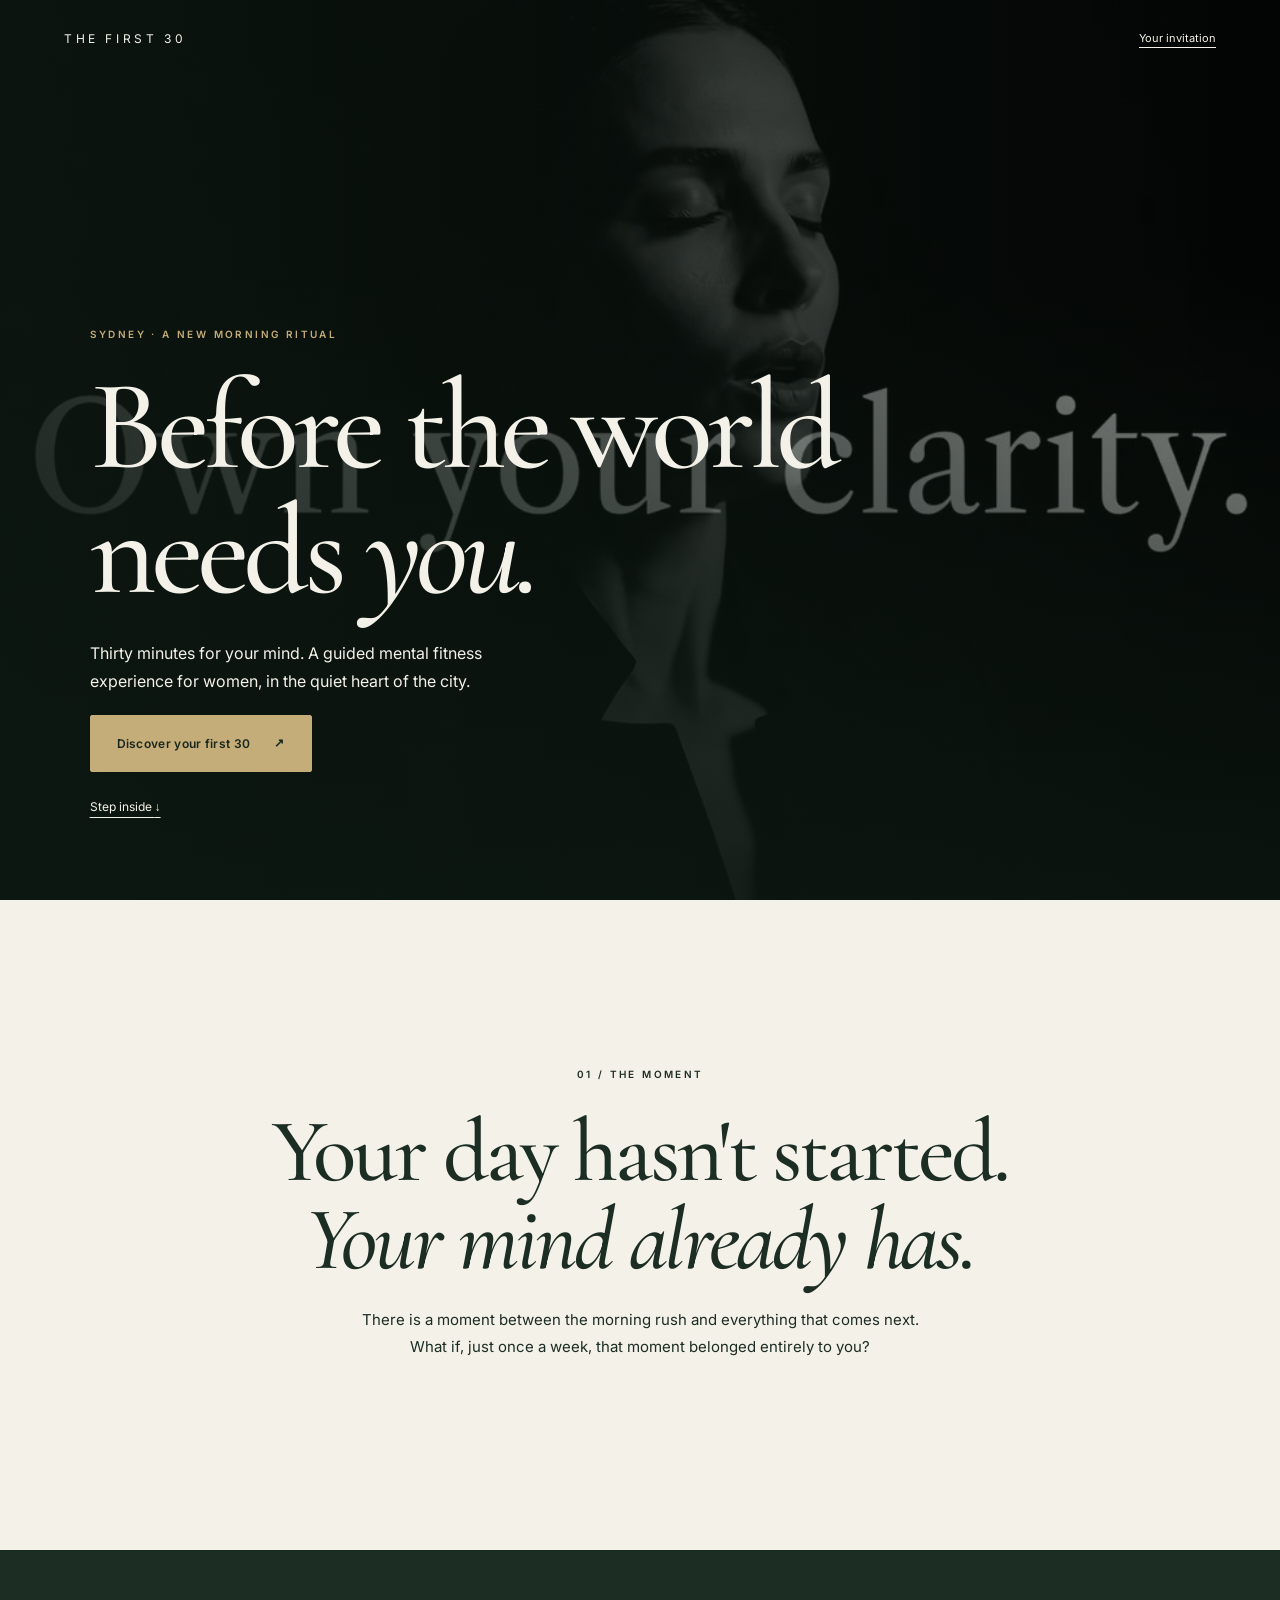
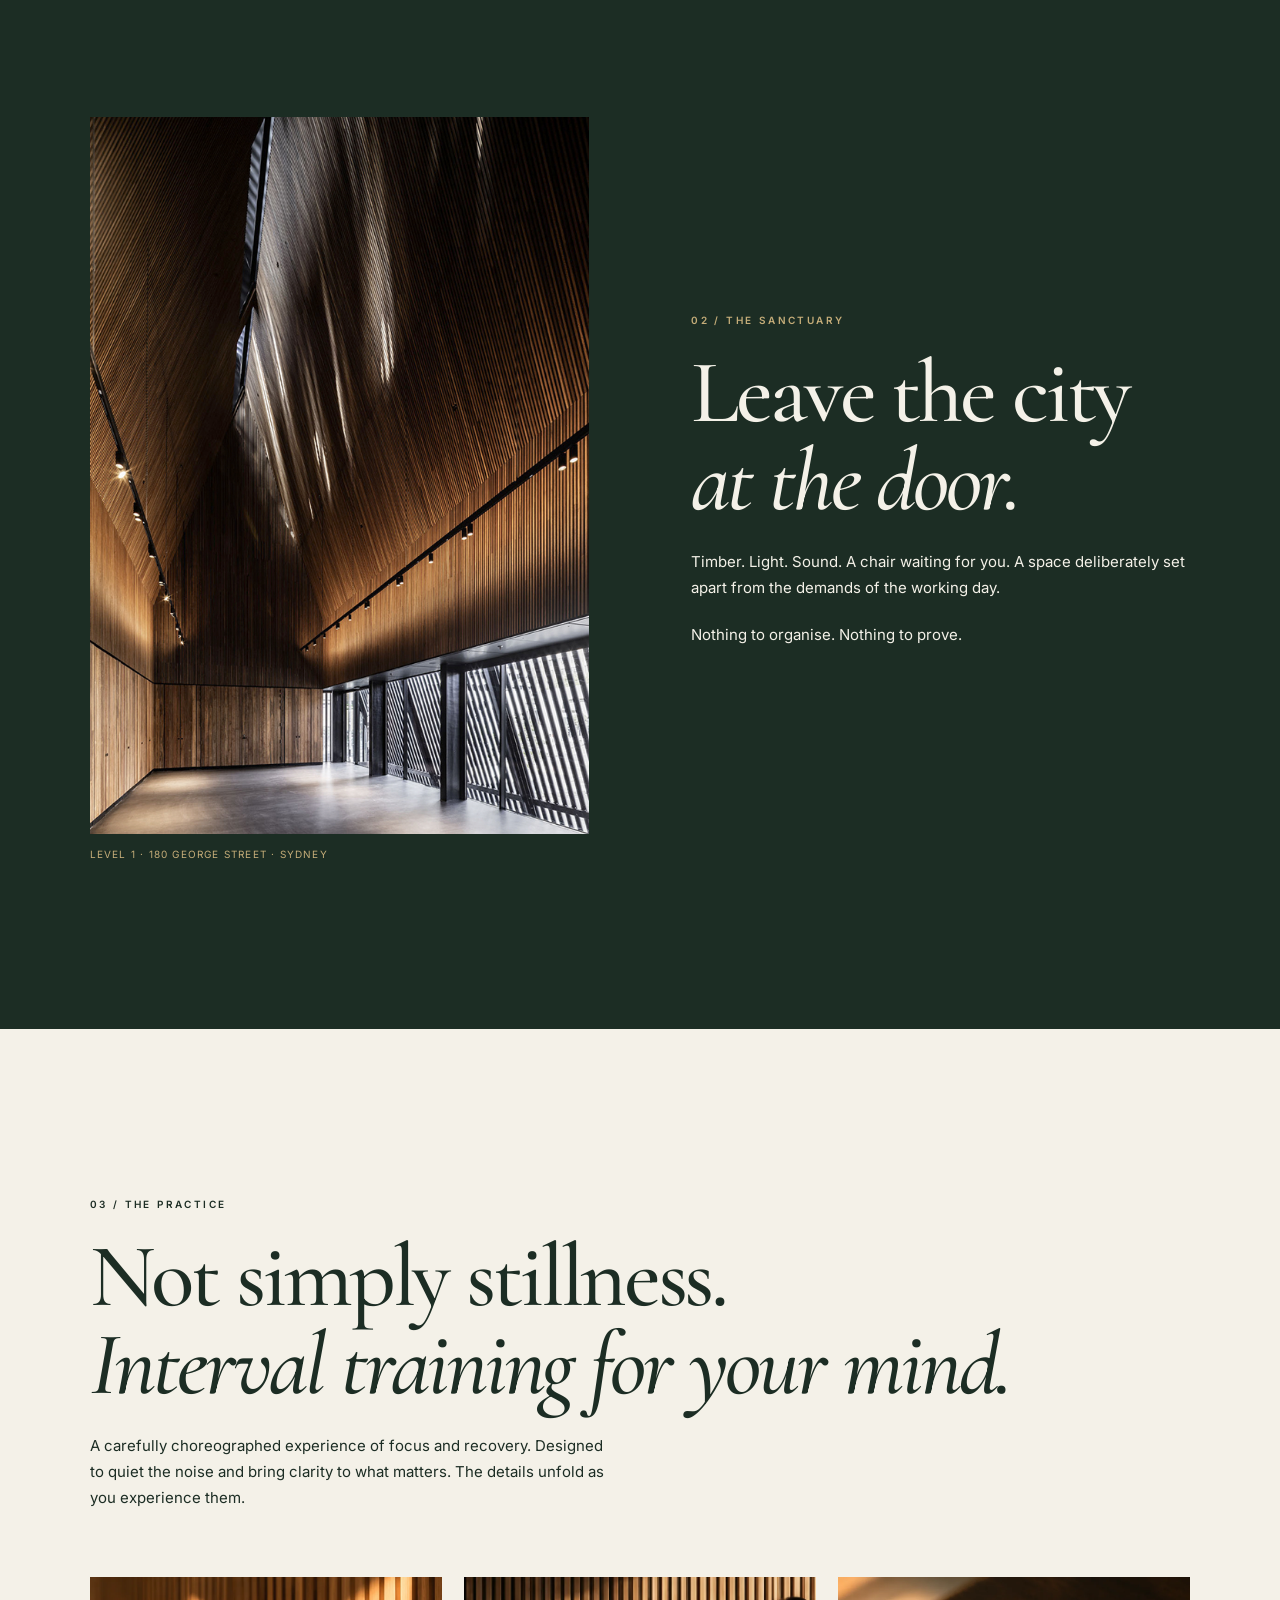
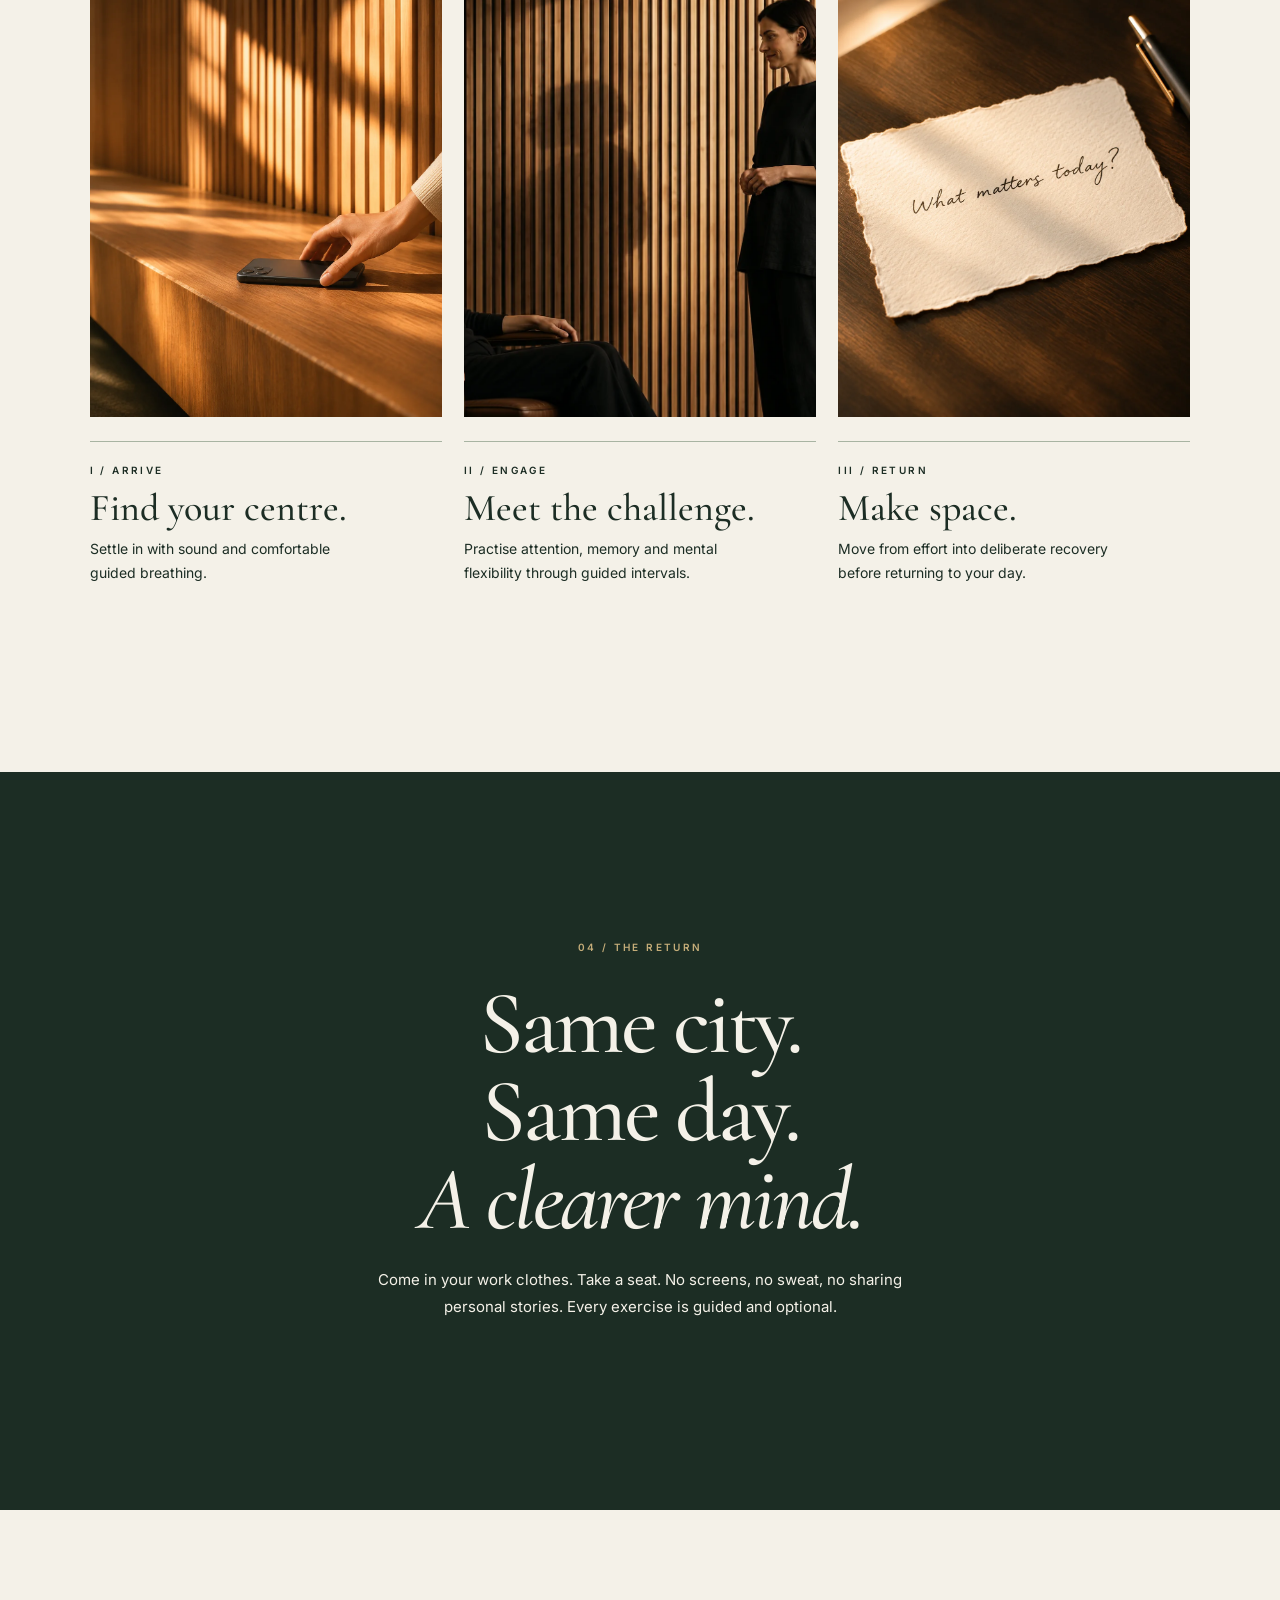
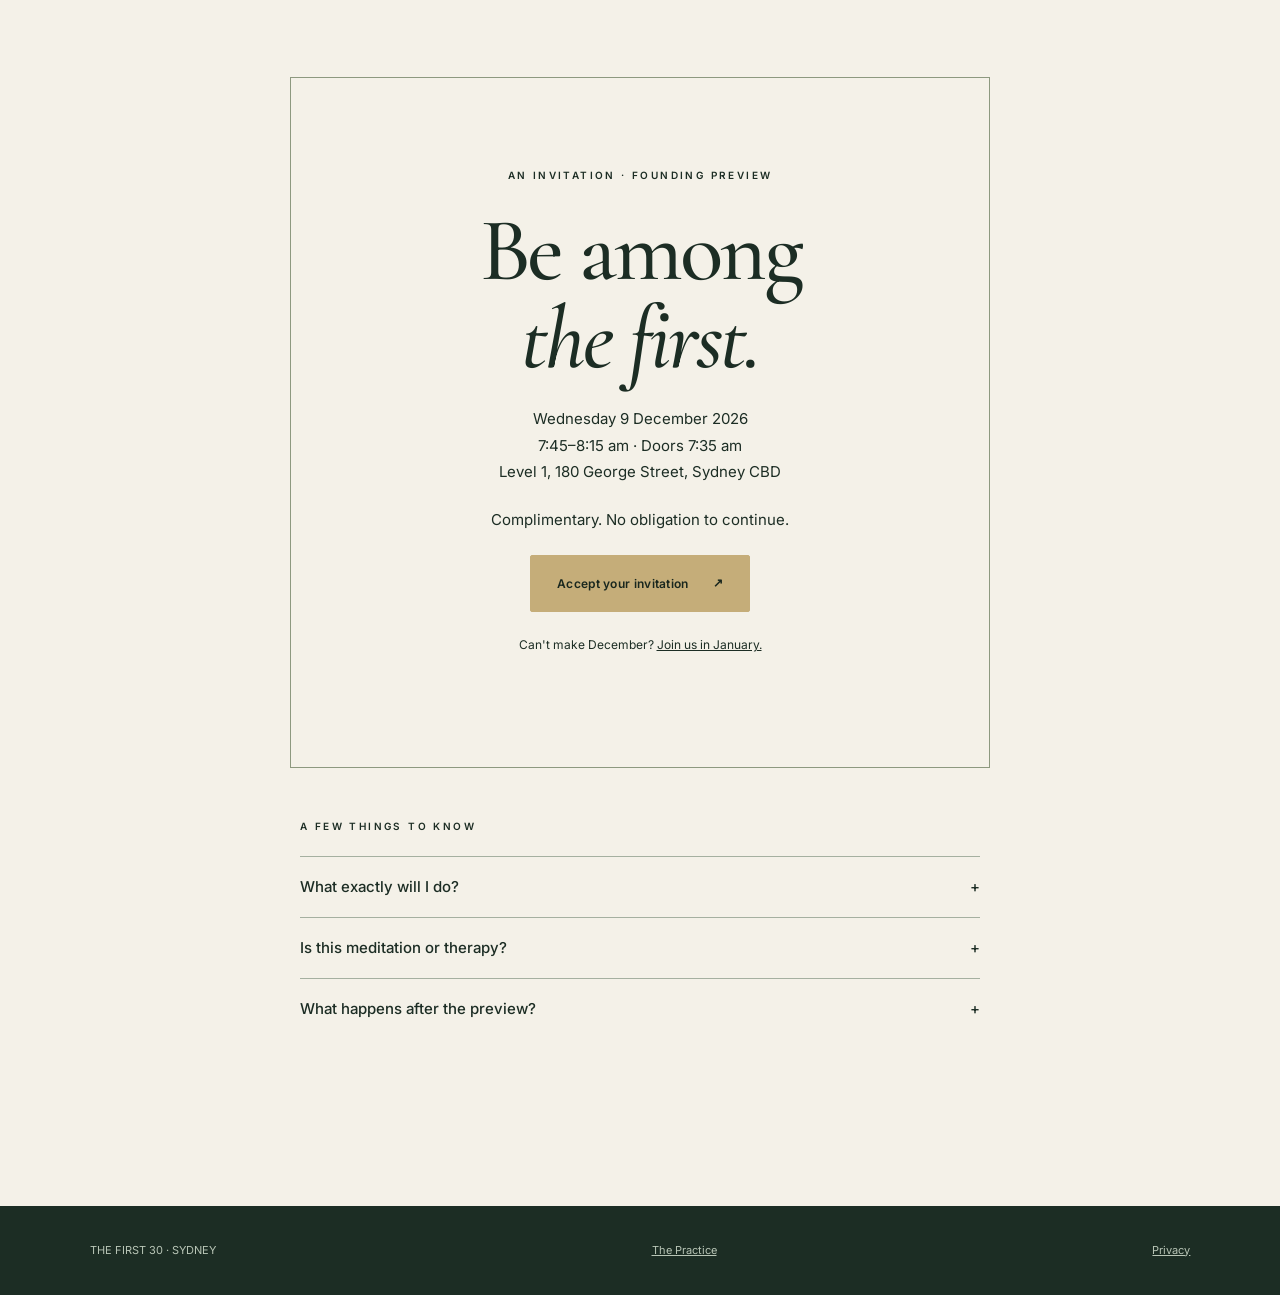
==== commit 2c6ce374: "Refine CTA arrow typography and remove redundant FAQ caveat" ====
--- a/index.html
+++ b/index.html
@@ -16,7 +16,7 @@
 <meta name="twitter:image" content="https://thefirst30.com.au/assets/homepage-share-1200.jpg"/>
 <meta name="theme-color" content="#1c2d24"><title>A mental fitness experience for women | Sydney CBD</title><link rel="icon" href="/favicon.svg"><link rel="preconnect" href="https://fonts.googleapis.com"><link rel="preconnect" href="https://fonts.gstatic.com" crossorigin><link href="https://fonts.googleapis.com/css2?family=Cormorant+Garamond:ital,wght@0,500;0,600;1,500&family=Inter:wght@400;500;600&display=swap" rel="stylesheet"><style>
 :root{--forest:#1c2d24;--paper:#f4f1e8;--gold:#c5ad79;--sage:#b8c5b6}*{box-sizing:border-box}html{scroll-behavior:smooth}body{margin:0;background:var(--forest);color:var(--paper);font:400 15px/1.75 Inter,sans-serif}a{color:inherit}a:focus-visible,summary:focus-visible{outline:2px solid var(--gold);outline-offset:6px}h1,h2,h3{font-family:"Cormorant Garamond",Georgia,serif;font-weight:500;line-height:.98;margin:0 0 24px}h1{font-size:clamp(65px,10vw,150px);letter-spacing:-.045em}h2{font-size:clamp(48px,7vw,100px);letter-spacing:-.035em}h3{font-size:38px}p{margin:0 0 20px}.eyebrow{font-size:10px;letter-spacing:.24em;text-transform:uppercase;font-weight:600}.gold{color:var(--gold)}.hero{min-height:100svh;position:relative;display:grid;align-items:end;overflow:hidden;isolation:isolate;background:#26382d url('/assets/own-your-clarity-poster.jpg') center/cover}.hero video{position:absolute;inset:0;width:100%;height:100%;object-fit:cover;z-index:-2}.hero:after{content:"";position:absolute;inset:0;background:linear-gradient(90deg,rgba(13,24,18,.84),rgba(13,24,18,.2)),linear-gradient(0deg,rgba(13,24,18,.76),transparent 70%);z-index:-1}.mast{position:absolute;top:0;left:0;right:0;padding:28px 5vw;display:flex;justify-content:space-between;align-items:center;gap:20px}.brand{font-size:12px;letter-spacing:.3em;text-decoration:none}.mast a:last-child{font-size:11px;text-underline-offset:5px}.hero-copy{padding:130px 7vw 9vh;max-width:1050px}.hero-copy p:not(.eyebrow){max-width:420px;font-size:16px}.button{display:inline-flex;align-items:center;justify-content:center;gap:24px;padding:17px 26px;background:var(--gold);color:#19271e;text-decoration:none;font-size:12px;font-weight:600;letter-spacing:.025em;border:1px solid var(--gold);border-radius:2px;transition:background .2s}.button:hover{background:var(--paper)}.quiet-link{display:inline-block;margin-top:24px;font-size:12px;text-underline-offset:6px}.chapter{padding:clamp(80px,13vw,190px) 7vw}.center{text-align:center}.center p{max-width:560px;margin:0 auto 24px}.paper{background:var(--paper);color:var(--forest)}.split{display:grid;grid-template-columns:1fr 1fr;align-items:center;gap:8vw}.split img{width:100%;height:clamp(350px,56vw,720px);object-fit:cover;display:block}.split .copy{max-width:510px}.image-caption{font-size:10px;letter-spacing:.12em;text-transform:uppercase;margin-top:12px}.ritual{display:grid;grid-template-columns:repeat(3,1fr);gap:22px;margin-top:65px}.ritual img{width:100%;aspect-ratio:4/5;object-fit:cover;display:block;margin-bottom:24px}.ritual h3{margin:10px 0}.ritual p{max-width:280px;font-size:14px}.line{border-top:1px solid #a8b4a2;padding-top:20px}.invite{max-width:700px;margin:auto;text-align:center;border:1px solid #8d997f;padding:clamp(28px,7vw,90px)}.invite p{margin:0 auto 22px}.details{max-width:680px;margin:50px auto 0;text-align:left}details{border-top:1px solid #a5b0a0;padding:17px 0}summary{cursor:pointer;font-weight:500;list-style:none;display:flex;justify-content:space-between;gap:16px}summary:after{content:"+"}details[open] summary:after{content:"−"}details p{font-size:14px;margin:12px 0 0}footer{padding:35px 7vw;display:flex;justify-content:space-between;gap:20px;flex-wrap:wrap;font-size:11px;color:var(--sage)}.reveal{animation:rise 1s ease both}@keyframes rise{from{opacity:0;transform:translateY(16px)}to{opacity:1;transform:none}}@media(max-width:700px){.split,.ritual{grid-template-columns:1fr}.ritual{gap:45px}.ritual img{aspect-ratio:5/4}.hero-copy{padding-bottom:65px}.mast{padding:22px 6vw}.chapter{padding:85px 6vw}.split{gap:40px}.hero:after{background:linear-gradient(0deg,rgba(13,24,18,.9),rgba(13,24,18,.25))}}@media(prefers-reduced-motion:reduce){html{scroll-behavior:auto}.reveal{animation:none}.hero video{display:none}}
-[hidden]{display:none!important}#homepage-rsvp{background:#1c2d24;color:#f4f1e8;border:1px solid #a9956d;width:min(540px,calc(100% - 24px));max-height:calc(100dvh - 24px);overflow:auto;padding:clamp(24px,5vw,46px);box-shadow:0 24px 90px #0007}#homepage-rsvp::backdrop{background:#101d17b8;backdrop-filter:blur(6px)}#homepage-rsvp h2{font-size:clamp(42px,8vw,64px);margin:20px 0}#homepage-rsvp h3{font-size:36px}#homepage-rsvp .eyebrow{color:#c5ad79}#homepage-rsvp .rsvp-close{float:right;background:none;color:inherit;border:0;font:inherit;font-size:12px;cursor:pointer}#homepage-rsvp .rsvp-field{display:block;font-size:12px;margin:14px 0}#homepage-rsvp input:not([type=radio]):not([type=checkbox]){display:block;width:100%;padding:12px;background:#ffffff09;border:1px solid #829181;color:inherit;font:inherit;font-size:16px;margin-top:5px;border-radius:0}#homepage-rsvp fieldset{border:0;padding:0;margin:0 0 20px}#homepage-rsvp legend{font-size:11px;color:#c5ad79;margin-bottom:8px}#homepage-rsvp .rsvp-session-option{display:flex;align-items:center;gap:10px;border:1px solid #829181;padding:10px;margin:7px 0;cursor:pointer}#homepage-rsvp .rsvp-session-option:has(input:checked){border-color:#c5ad79;background:#ffffff09}#homepage-rsvp small{display:block;color:#b8c5b6}#homepage-rsvp input{accent-color:#c5ad79}#homepage-rsvp .rsvp-phone-help,#homepage-rsvp .rsvp-privacy,#homepage-rsvp .rsvp-opt-in{font-size:11px;color:#d1d8cc}#homepage-rsvp .rsvp-opt-in{display:flex;gap:8px;align-items:start}#homepage-rsvp button.button{width:100%;cursor:pointer;margin:15px 0}#homepage-rsvp button:disabled{opacity:.65;cursor:wait}#homepage-rsvp [role=alert]{color:#ffcfb8;font-size:13px}#homepage-rsvp [role=alert]:empty{display:none}#homepage-rsvp .rsvp-calendar{font-size:12px;margin:16px 0}#homepage-rsvp .rsvp-share{border-top:1px solid #829181;padding-top:20px;margin-top:24px}#homepage-rsvp :focus-visible{outline:2px solid #c5ad79;outline-offset:3px}</style></head><body><header class="hero"><video autoplay muted loop playsinline preload="none" poster="/assets/own-your-clarity-poster.jpg" aria-hidden="true" id="film"><source src="/assets/The%20First%2030%20-%20No%20Text.mp4" type="video/mp4"></video><div class="mast"><a class="brand" href="/">THE FIRST 30</a><a href="#invitation">Your invitation</a></div><div class="hero-copy reveal"><p class="eyebrow gold">Sydney · A new morning ritual</p><h1>Before the world<br>needs <i>you.</i></h1><p>Thirty minutes for your mind. A guided mental fitness experience for women, in the quiet heart of the city.</p><a class="button" href="#invitation">Discover your first 30 <span aria-hidden="true">↗</span></a><br><a class="quiet-link" href="#inside">Step inside ↓</a></div></header><main><section class="chapter paper center" id="inside"><p class="eyebrow">01 / The moment</p><h2>Your day hasn't started.<br><i>Your mind already has.</i></h2><p>There is a moment between the morning rush and everything that comes next. What if, just once a week, that moment belonged entirely to you?</p></section><section class="chapter split"><div><img loading="lazy" src="/assets/Concept%20photograph%20copy.jpg" alt="Timber-lined acoustic sanctuary"><div class="image-caption gold">Level 1 · 180 George Street · Sydney</div></div><div class="copy"><p class="eyebrow gold">02 / The sanctuary</p><h2>Leave the city<br><i>at the door.</i></h2><p>Timber. Light. Sound. A chair waiting for you. A space deliberately set apart from the demands of the working day.</p><p>Nothing to organise. Nothing to prove.</p></div></section><section class="chapter paper"><p class="eyebrow">03 / The practice</p><h2>Not simply stillness.<br><i>Interval training for your mind.</i></h2><p style="max-width:530px">A carefully choreographed experience of focus and recovery. Designed to quiet the noise and bring clarity to what matters. The details unfold as you experience them.</p><div class="ritual"><article><img loading="lazy" src="/assets/first30-arrive.webp" alt="A hand placing a phone face down on a sunlit timber bench"><div class="line eyebrow">I / Arrive</div><h3>Find your centre.</h3><p>Settle in with sound and comfortable guided breathing.</p></article><article><img loading="lazy" src="/assets/first-30-guided-session.webp" alt="A facilitator guiding a seated participant"><div class="line eyebrow">II / Engage</div><h3>Meet the challenge.</h3><p>Practise attention, memory and mental flexibility through guided intervals.</p></article><article><img loading="lazy" src="/assets/first30-return.webp" alt="Handwritten card reading What matters today?"><div class="line eyebrow">III / Return</div><h3>Make space.</h3><p>Move from effort into deliberate recovery before returning to your day.</p></article></div></section><section class="chapter center"><p class="eyebrow gold">04 / The return</p><h2>Same city.<br>Same day.<br><i>A clearer mind.</i></h2><p>Come in your work clothes. Take a seat. No screens, no sweat, no sharing personal stories. Every exercise is guided and optional.</p></section><section class="chapter paper" id="invitation"><div class="invite"><p class="eyebrow">An invitation · Founding preview</p><h2>Be among<br><i>the first.</i></h2><p>Wednesday 9 December 2026<br>7:45–8:15 am · Doors 7:35 am<br>Level 1, 180 George Street, Sydney CBD</p><p>Complimentary. No obligation to continue.</p><a class="button" data-rsvp-direct="attend" href="/free-preview/">Accept your invitation ↗</a><p style="margin-top:22px;font-size:12px">Can't make December? <a data-rsvp-direct="january" href="mailto:hello@thefirst30.com.au?subject=Complimentary%20January%20pass">Join us in January.</a></p></div><div class="details"><p class="eyebrow">A few things to know</p><details><summary>What exactly will I do?</summary><p>A seated, coach-led mental fitness session combining paced breathing, sound-based attention exercises, working memory and cognitive flexibility practice, and guided recovery. You can skip any exercise.</p></details><details><summary>Is this meditation or therapy?</summary><p>No. This is research-informed mental fitness practice, not clinical treatment or a validated assessment. The combined programme has not yet been independently validated. <a href="/practice/">Explore the research.</a></p></details><details><summary>What happens after the preview?</summary><p>Regular Wednesday sessions are planned from 6 January 2027. Single session $35; three sessions $79; monthly $99. There is no obligation to join.</p></details></div></section></main><footer><span>THE FIRST 30 · SYDNEY</span><a href="/practice/">The Practice</a><a href="/privacy/">Privacy</a></footer><script>const film=document.getElementById('film');if(matchMedia('(prefers-reduced-motion: reduce)').matches){film.pause();film.removeAttribute('autoplay')}document.addEventListener('visibilitychange',()=>{if(document.hidden)film.pause();else if(!matchMedia('(prefers-reduced-motion: reduce)').matches)film.play().catch(()=>{})});</script><dialog id="homepage-rsvp" aria-labelledby="homepage-rsvp-title">
+[hidden]{display:none!important}#homepage-rsvp{background:#1c2d24;color:#f4f1e8;border:1px solid #a9956d;width:min(540px,calc(100% - 24px));max-height:calc(100dvh - 24px);overflow:auto;padding:clamp(24px,5vw,46px);box-shadow:0 24px 90px #0007}#homepage-rsvp::backdrop{background:#101d17b8;backdrop-filter:blur(6px)}#homepage-rsvp h2{font-size:clamp(42px,8vw,64px);margin:20px 0}#homepage-rsvp h3{font-size:36px}#homepage-rsvp .eyebrow{color:#c5ad79}#homepage-rsvp .rsvp-close{float:right;background:none;color:inherit;border:0;font:inherit;font-size:12px;cursor:pointer}#homepage-rsvp .rsvp-field{display:block;font-size:12px;margin:14px 0}#homepage-rsvp input:not([type=radio]):not([type=checkbox]){display:block;width:100%;padding:12px;background:#ffffff09;border:1px solid #829181;color:inherit;font:inherit;font-size:16px;margin-top:5px;border-radius:0}#homepage-rsvp fieldset{border:0;padding:0;margin:0 0 20px}#homepage-rsvp legend{font-size:11px;color:#c5ad79;margin-bottom:8px}#homepage-rsvp .rsvp-session-option{display:flex;align-items:center;gap:10px;border:1px solid #829181;padding:10px;margin:7px 0;cursor:pointer}#homepage-rsvp .rsvp-session-option:has(input:checked){border-color:#c5ad79;background:#ffffff09}#homepage-rsvp small{display:block;color:#b8c5b6}#homepage-rsvp input{accent-color:#c5ad79}#homepage-rsvp .rsvp-phone-help,#homepage-rsvp .rsvp-privacy,#homepage-rsvp .rsvp-opt-in{font-size:11px;color:#d1d8cc}#homepage-rsvp .rsvp-opt-in{display:flex;gap:8px;align-items:start}#homepage-rsvp button.button{width:100%;cursor:pointer;margin:15px 0}#homepage-rsvp button:disabled{opacity:.65;cursor:wait}#homepage-rsvp [role=alert]{color:#ffcfb8;font-size:13px}#homepage-rsvp [role=alert]:empty{display:none}#homepage-rsvp .rsvp-calendar{font-size:12px;margin:16px 0}#homepage-rsvp .rsvp-share{border-top:1px solid #829181;padding-top:20px;margin-top:24px}#homepage-rsvp :focus-visible{outline:2px solid #c5ad79;outline-offset:3px}</style></head><body><header class="hero"><video autoplay muted loop playsinline preload="none" poster="/assets/own-your-clarity-poster.jpg" aria-hidden="true" id="film"><source src="/assets/The%20First%2030%20-%20No%20Text.mp4" type="video/mp4"></video><div class="mast"><a class="brand" href="/">THE FIRST 30</a><a href="#invitation">Your invitation</a></div><div class="hero-copy reveal"><p class="eyebrow gold">Sydney · A new morning ritual</p><h1>Before the world<br>needs <i>you.</i></h1><p>Thirty minutes for your mind. A guided mental fitness experience for women, in the quiet heart of the city.</p><a class="button" href="#invitation">Discover your first 30 <span aria-hidden="true" style="display:inline-block;font-family:Arial,sans-serif;font-variant-emoji:text">↗&#xFE0E;</span></a><br><a class="quiet-link" href="#inside">Step inside <span aria-hidden="true" style="font-family:Arial,sans-serif;font-variant-emoji:text">↓&#xFE0E;</span></a></div></header><main><section class="chapter paper center" id="inside"><p class="eyebrow">01 / The moment</p><h2>Your day hasn't started.<br><i>Your mind already has.</i></h2><p>There is a moment between the morning rush and everything that comes next. What if, just once a week, that moment belonged entirely to you?</p></section><section class="chapter split"><div><img loading="lazy" src="/assets/Concept%20photograph%20copy.jpg" alt="Timber-lined acoustic sanctuary"><div class="image-caption gold">Level 1 · 180 George Street · Sydney</div></div><div class="copy"><p class="eyebrow gold">02 / The sanctuary</p><h2>Leave the city<br><i>at the door.</i></h2><p>Timber. Light. Sound. A chair waiting for you. A space deliberately set apart from the demands of the working day.</p><p>Nothing to organise. Nothing to prove.</p></div></section><section class="chapter paper"><p class="eyebrow">03 / The practice</p><h2>Not simply stillness.<br><i>Interval training for your mind.</i></h2><p style="max-width:530px">A carefully choreographed experience of focus and recovery. Designed to quiet the noise and bring clarity to what matters. The details unfold as you experience them.</p><div class="ritual"><article><img loading="lazy" src="/assets/first30-arrive.webp" alt="A hand placing a phone face down on a sunlit timber bench"><div class="line eyebrow">I / Arrive</div><h3>Find your centre.</h3><p>Settle in with sound and comfortable guided breathing.</p></article><article><img loading="lazy" src="/assets/first-30-guided-session.webp" alt="A facilitator guiding a seated participant"><div class="line eyebrow">II / Engage</div><h3>Meet the challenge.</h3><p>Practise attention, memory and mental flexibility through guided intervals.</p></article><article><img loading="lazy" src="/assets/first30-return.webp" alt="Handwritten card reading What matters today?"><div class="line eyebrow">III / Return</div><h3>Make space.</h3><p>Move from effort into deliberate recovery before returning to your day.</p></article></div></section><section class="chapter center"><p class="eyebrow gold">04 / The return</p><h2>Same city.<br>Same day.<br><i>A clearer mind.</i></h2><p>Come in your work clothes. Take a seat. No screens, no sweat, no sharing personal stories. Every exercise is guided and optional.</p></section><section class="chapter paper" id="invitation"><div class="invite"><p class="eyebrow">An invitation · Founding preview</p><h2>Be among<br><i>the first.</i></h2><p>Wednesday 9 December 2026<br>7:45–8:15 am · Doors 7:35 am<br>Level 1, 180 George Street, Sydney CBD</p><p>Complimentary. No obligation to continue.</p><a class="button" data-rsvp-direct="attend" href="/free-preview/">Accept your invitation <span aria-hidden="true" style="display:inline-block;font-family:Arial,sans-serif;font-variant-emoji:text">↗&#xFE0E;</span></a><p style="margin-top:22px;font-size:12px">Can't make December? <a data-rsvp-direct="january" href="mailto:hello@thefirst30.com.au?subject=Complimentary%20January%20pass">Join us in January.</a></p></div><div class="details"><p class="eyebrow">A few things to know</p><details><summary>What exactly will I do?</summary><p>A seated, coach-led mental fitness session combining paced breathing, sound-based attention exercises, working memory and cognitive flexibility practice, and guided recovery. You can skip any exercise.</p></details><details><summary>Is this meditation or therapy?</summary><p>No. This is research-informed mental fitness practice, not clinical treatment or a validated assessment. <a href="/practice/">Explore the research.</a></p></details><details><summary>What happens after the preview?</summary><p>Regular Wednesday sessions are planned from 6 January 2027. Single session $35; three sessions $79; monthly $99. There is no obligation to join.</p></details></div></section></main><footer><span>THE FIRST 30 · SYDNEY</span><a href="/practice/">The Practice</a><a href="/privacy/">Privacy</a></footer><script>const film=document.getElementById('film');if(matchMedia('(prefers-reduced-motion: reduce)').matches){film.pause();film.removeAttribute('autoplay')}document.addEventListener('visibilitychange',()=>{if(document.hidden)film.pause();else if(!matchMedia('(prefers-reduced-motion: reduce)').matches)film.play().catch(()=>{})});</script><dialog id="homepage-rsvp" aria-labelledby="homepage-rsvp-title">
 <button type="button" class="rsvp-close" data-rsvp-close>Close ×</button>
 <p class="eyebrow">THE FIRST 30</p>
 <h2 id="homepage-rsvp-title">A place for you.</h2>
@@ -34,7 +34,7 @@
 <button type="submit" class="button">Reserve my place</button><p class="rsvp-alternate" style="text-align:center;font-size:12px;margin:0 0 18px"><button type="button" style="background:none;border:0;color:#d1d8cc;text-decoration:underline;text-underline-offset:3px;font:inherit;cursor:pointer;padding:8px"></button></p>
 <p class="rsvp-privacy">See our <a href="/privacy/" target="_blank" rel="noopener">privacy policy</a>.</p>
 </form>
-<div class="rsvp-success" hidden><h3 tabindex="-1"></h3><p class="rsvp-success-text"></p><div class="rsvp-calendar" hidden><a class="quiet-link" target="_blank" rel="noopener" href="https://calendar.google.com/calendar/render?action=TEMPLATE&amp;text=The%20First%2030%20Founding%20Preview&amp;dates=20261208T204500Z%2F20261208T211500Z&amp;location=Level%201%2C%20180%20George%20Street%2C%20Sydney&amp;details=Doors%20open%207%3A35%20am%20Sydney%20time">Add to Google Calendar ↗</a> · <a target="_blank" rel="noopener" href="https://outlook.live.com/calendar/0/deeplink/compose?subject=The%20First%2030%20Founding%20Preview&amp;startdt=2026-12-08T20%3A45%3A00Z&amp;enddt=2026-12-08T21%3A15%3A00Z&amp;location=Level%201%2C%20180%20George%20Street%2C%20Sydney">Outlook ↗</a></div><div class="rsvp-share"><p>And you have a plus one. Invite someone to join you.</p><button type="button" class="button rsvp-copy">Copy invitation message</button><p class="rsvp-share-status" role="status"></p></div></div>
+<div class="rsvp-success" hidden><h3 tabindex="-1"></h3><p class="rsvp-success-text"></p><div class="rsvp-calendar" hidden><a class="quiet-link" target="_blank" rel="noopener" href="https://calendar.google.com/calendar/render?action=TEMPLATE&amp;text=The%20First%2030%20Founding%20Preview&amp;dates=20261208T204500Z%2F20261208T211500Z&amp;location=Level%201%2C%20180%20George%20Street%2C%20Sydney&amp;details=Doors%20open%207%3A35%20am%20Sydney%20time">Add to Google Calendar <span aria-hidden="true" style="display:inline-block;font-family:Arial,sans-serif;font-variant-emoji:text">↗&#xFE0E;</span></a> · <a target="_blank" rel="noopener" href="https://outlook.live.com/calendar/0/deeplink/compose?subject=The%20First%2030%20Founding%20Preview&amp;startdt=2026-12-08T20%3A45%3A00Z&amp;enddt=2026-12-08T21%3A15%3A00Z&amp;location=Level%201%2C%20180%20George%20Street%2C%20Sydney">Outlook <span aria-hidden="true" style="display:inline-block;font-family:Arial,sans-serif;font-variant-emoji:text">↗&#xFE0E;</span></a></div><div class="rsvp-share"><p>And you have a plus one. Invite someone to join you.</p><button type="button" class="button rsvp-copy">Copy invitation message</button><p class="rsvp-share-status" role="status"></p></div></div>
 </dialog><script>/* Homepage RSVP: same Apps Script endpoint and payload as the founding invitation. */
 (() => {
   const endpoint = "https://script.google.com/a/macros/startupwithchristine.com/s/AKfycbzS0xMu3xWIeYDS08jpvy1mUJtgQMbczuErwrTlH8mnsBfSe1IYPMHgQ3kSfhhRbHUL/exec";
